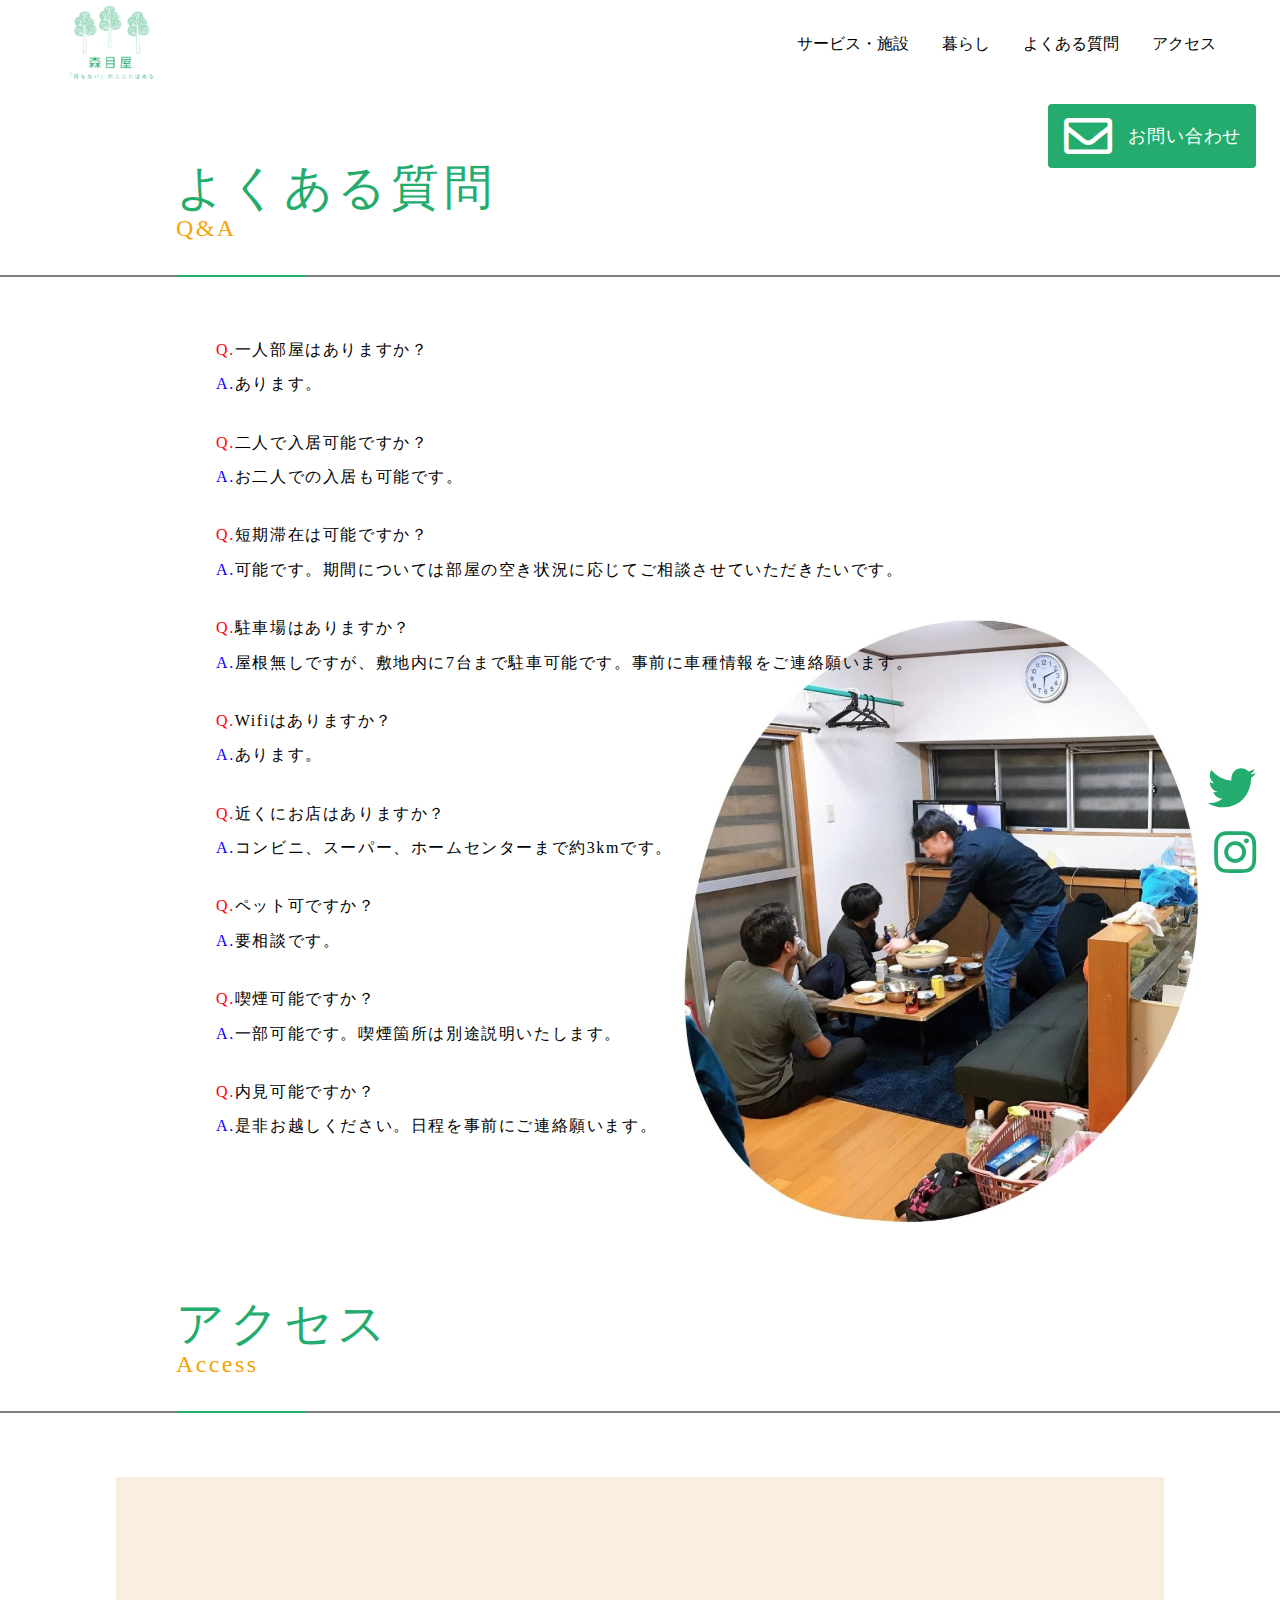
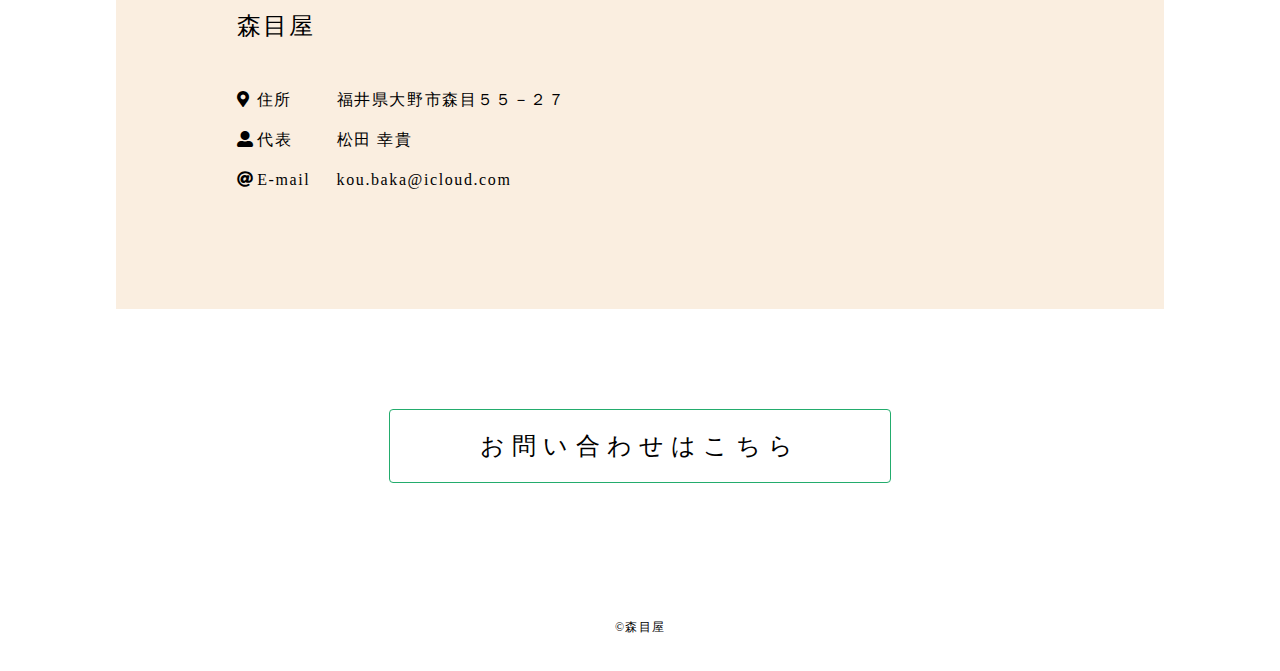
==== q&a.html @ 2a60921a "second push" ====
<!DOCTYPE html>
<html lang="ja">
  <head>
    <meta charset="UTF-8" />
    <meta http-equiv="X-UA-Compatible" content="IE=edge" />
    <meta name="viewport" content="width=device-width, initial-scale=1.0" />
    <title>森目屋 「何もない」がここにはある。</title>
    <link rel="stylesheet" href="css/style.css" />
    <link
      href="https://use.fontawesome.com/releases/v5.6.1/css/all.css"
      rel="stylesheet"
    />
  </head>
  <body>
    <div class="sub-header">
      <div class="header-wrapper">
        <a href="#"><img src="img/logo.png" alt="logo-image" /></a>
        <nav class="pc-nav">
          <a href="#">サービス・施設</a>
          <a href="#">暮らし</a>
          <a href="#">よくある質問</a>
          <a href="#">アクセス</a>
        </nav>
        <div class="hamburger">
          <div class="nav" id="nav_f">
            <nav class="nav_main_text">
              <ul>
                <li>
                  <a href="#">サービス・施設</a>
                </li>
                <li>
                  <a href="#">暮らし</a>
                </li>
                <li>
                  <a href="#">よくある質問</a>
                </li>
                <li>
                  <a href="#">アクセス</a>
                </li>
              </ul>
            </nav>
          </div>
          <div id="target">
            <div class="target_inner">
              <span class="target_inner_line target_inner_1" id="line1"></span>
              <span class="target_inner_line target_inner_2" id="line2"></span>
              <span class="target_inner_line target_inner_3" id="line3"></span>
            </div>
          </div>
        </div>
      </div>
      <a href="#" class="contact-btn">
        <i class="far fa-envelope fa-3x"></i>
        <p>お問い合わせ</p>
      </a>
      <a href="#" class="contact-btn-sp">
        <i class="far fa-envelope fa-2x"></i>
      </a>
    </div>

    <section class="qa">
      <div class="qa-index">
        <h3>よくある質問</h3>
        <h4>Q&A</h4>
      </div>
      <div class="line"></div>
      <div class="qa-text-box">
        <p><span class="red">Q.</span>一人部屋はありますか？</p>
        <p><span class="blue">A.</span>あります。</p>
        <p><span class="red">Q.</span>二人で入居可能ですか？</p>
        <p><span class="blue">A.</span>お二人での入居も可能です。</p>
        <p><span class="red">Q.</span>短期滞在は可能ですか？</p>
        <p>
          <span class="blue">A.</span
          >可能です。期間については部屋の空き状況に応じてご相談させていただきたいです。
        </p>
        <p><span class="red">Q.</span>駐車場はありますか？</p>
        <p>
          <span class="blue">A.</span
          >屋根無しですが、敷地内に7台まで駐車可能です。事前に車種情報をご連絡願います。
        </p>
        <p><span class="red">Q.</span>Wifiはありますか？</p>
        <p><span class="blue">A.</span>あります。</p>
        <p><span class="red">Q.</span>近くにお店はありますか？</p>
        <p>
          <span class="blue">A.</span
          >コンビニ、スーパー、ホームセンターまで約3kmです。
        </p>
        <p><span class="red">Q.</span>ペット可ですか？</p>
        <p><span class="blue">A.</span>要相談です。</p>
        <p><span class="red">Q.</span>喫煙可能ですか？</p>
        <p>
          <span class="blue">A.</span
          >一部可能です。喫煙箇所は別途説明いたします。
        </p>
        <p><span class="red">Q.</span>内見可能ですか？</p>
        <p>
          <span class="blue">A.</span
          >是非お越しください。日程を事前にご連絡願います。
        </p>
        <img src="img/qa.png" alt="qa" />
      </div>
    </section>

    <section class="access">
      <div class="access-index">
        <h3>アクセス</h3>
        <h4>Access</h4>
      </div>
      <div class="line"></div>
      <div class="access-wrapper">
        <div class="access-box">
          <address>
            <p class="address-index">森目屋</p>
            <table>
              <tr>
                <td class="td-index">
                  <span> <i class="fas fa-map-marker-alt"></i></span>住所
                </td>
                <td>福井県大野市森目５５－２７</td>
              </tr>
              <tr>
                <td class="td-index">
                  <span><i class="fas fa-user-alt"></i></span>代表
                </td>
                <td>松田 幸貴</td>
              </tr>
              <tr>
                <td class="td-index">
                  <span><i class="fas fa-at"></i></span>E-mail
                </td>
                <td>kou.baka@icloud.com</td>
              </tr>
            </table>
          </address>
          <map name="map" class="map">
            <iframe
              src="https://www.google.com/maps/embed?pb=!1m18!1m12!1m3!1d25823.82021420453!2d136.5045129595638!3d35.996415710818674!2m3!1f0!2f0!3f0!3m2!1i1024!2i768!4f13.1!3m3!1m2!1s0x5ff89e5825e7d301%3A0xcf35f32bad5dcdcd!2z5pel5pys44CB44CSOTEyLTA4MDQg56aP5LqV55yM5aSn6YeO5biC5qOu55uu77yV77yV4oiS77yS77yX!5e0!3m2!1sja!2sth!4v1638762729132!5m2!1sja!2sth"
              width="500"
              height="352"
              style="border: 0"
              allowfullscreen=""
              loading="lazy"
              class="map-pc"
            ></iframe>
            <iframe
              src="https://www.google.com/maps/embed?pb=!1m18!1m12!1m3!1d25823.82021420453!2d136.5045129595638!3d35.996415710818674!2m3!1f0!2f0!3f0!3m2!1i1024!2i768!4f13.1!3m3!1m2!1s0x5ff89e5825e7d301%3A0xcf35f32bad5dcdcd!2z5pel5pys44CB44CSOTEyLTA4MDQg56aP5LqV55yM5aSn6YeO5biC5qOu55uu77yV77yV4oiS77yS77yX!5e0!3m2!1sja!2sth!4v1638762729132!5m2!1sja!2sth"
              width="800"
              height="352"
              style="border: 0"
              allowfullscreen=""
              loading="lazy"
              class="map-sp"
            ></iframe>
          </map>
        </div>
      </div>
      <a href="#" class="contact-btn3"> お問い合わせはこちら </a>
    </section>

    <footer>
      <p>©森目屋</p>
      <a href="#"><i class="fab fa-twitter"></i></a>
      <a href="#"><i class="fab fa-instagram"></i></a>
    </footer>
    <script type="text/javascript" src="js/main.js"></script>
  </body>
</html>
---- css/style.css ----
@charset "UTF-8";
/* ==========ここからリセットCSS============= */
/*! destyle.css v2.0.2 | MIT License | https://github.com/nicolas-cusan/destyle.css */
/* Reset box-model and set borders */
html {
  line-height: 1.15;
  /* 1 */
  -webkit-text-size-adjust: 100%;
  /* 2 */
  -webkit-tap-highlight-color: transparent;
  /* 3*/
  /* Document */
  /* ============================================ */
  /**
       * 1. Correct the line height in all browsers.
       * 2. Prevent adjustments of font size after orientation changes in iOS.
       * 3. Remove gray overlay on links for iOS.
       */
  /* Sections */
  /* ============================================ */
  /**
       * Remove the margin in all browsers.
       */
  /**
       * Render the `main` element consistently in IE.
       */
  /* Vertical rhythm */
  /* ============================================ */
  /* Headings */
  /* ============================================ */
  /* Lists (enumeration) */
  /* ============================================ */
  /* Lists (definition) */
  /* ============================================ */
  /* Grouping content */
  /* ============================================ */
  /**
       * 1. Add the correct box sizing in Firefox.
       * 2. Show the overflow in Edge and IE.
       */
  /**
       * 1. Correct the inheritance and scaling of font size in all browsers.
       * 2. Correct the odd `em` font sizing in all browsers.
       */
  /* Text-level semantics */
  /* ============================================ */
  /**
       * Remove the gray background on active links in IE 10.
       */
  /**
       * 1. Remove the bottom border in Chrome 57-
       * 2. Add the correct text decoration in Chrome, Edge, IE, Opera, and Safari.
       */
  /**
       * Add the correct font weight in Chrome, Edge, and Safari.
       */
  /**
       * 1. Correct the inheritance and scaling of font size in all browsers.
       * 2. Correct the odd `em` font sizing in all browsers.
       */
  /**
       * Add the correct font size in all browsers.
       */
  /**
       * Prevent `sub` and `sup` elements from affecting the line height in
       * all browsers.
       */
  /* Embedded content */
  /* ============================================ */
  /**
       * Prevent vertical alignment issues.
       */
  /* Forms */
  /* ============================================ */
  /**
       * Reset form fields to make them styleable
       */
  /**
       * Reset radio and checkbox appearance to preserve their look in iOS.
       */
  /**
       * Show the overflow in IE.
       * 1. Show the overflow in Edge.
       */
  /**
       * Remove the inheritance of text transform in Edge, Firefox, and IE.
       * 1. Remove the inheritance of text transform in Firefox.
       */
  /**
       * Correct the inability to style clickable types in iOS and Safari.
       */
  /**
       * Remove the inner border and padding in Firefox.
       */
  /**
       * Restore the focus styles unset by the previous rule.
       */
  /**
       * Remove arrow in IE10 & IE11
       */
  /**
       * Remove padding
       */
  /**
       * Reset to invisible
       */
  /**
       * 1. Correct the text wrapping in Edge and IE.
       * 2. Correct the color inheritance from `fieldset` elements in IE.
       * 3. Remove the padding so developers are not caught out when they zero out
       *    `fieldset` elements in all browsers.
       */
  /**
       * Add the correct vertical alignment in Chrome, Firefox, and Opera.
       */
  /**
       * Remove the default vertical scrollbar in IE 10+.
       */
  /**
       * Correct the cursor style of increment and decrement buttons in Chrome.
       */
  /**
       * 1. Correct the outline style in Safari.
       */
  /**
       * Remove the inner padding in Chrome and Safari on macOS.
       */
  /**
       * 1. Correct the inability to style clickable types in iOS and Safari.
       * 2. Change font properties to `inherit` in Safari.
       */
  /**
       * Clickable labels
       */
  /* Interactive */
  /* ============================================ */
  /*
       * Add the correct display in Edge, IE 10+, and Firefox.
       */
  /*
       * Add the correct display in all browsers.
       */
  /*
       * Remove outline for editable content.
       */
  /* Table */
  /* ============================================ */
  /* Misc */
  /* ============================================ */
  /**
       * Add the correct display in IE 10+.
       */
  /**
       * Add the correct display in IE 10.
       */
}

html ::after {
  -webkit-box-sizing: border-box;
          box-sizing: border-box;
  border-style: solid;
  border-width: 0;
}

html body {
  margin: 0;
}

html main {
  display: block;
}

html p,
html table,
html blockquote,
html address,
html pre,
html iframe,
html form,
html figure,
html dl {
  margin: 0;
}

html h1,
html h2,
html h3,
html h4,
html h5,
html h6 {
  font-size: inherit;
  line-height: inherit;
  font-weight: inherit;
  margin: 0;
}

html ul,
html ol {
  margin: 0;
  padding: 0;
  list-style: none;
}

html dt {
  font-weight: bold;
}

html dd {
  margin-left: 0;
}

html hr {
  -webkit-box-sizing: content-box;
          box-sizing: content-box;
  /* 1 */
  height: 0;
  /* 1 */
  overflow: visible;
  /* 2 */
  border-top-width: 1px;
  margin: 0;
  clear: both;
  color: inherit;
}

html pre {
  font-family: monospace, monospace;
  /* 1 */
  font-size: inherit;
  /* 2 */
}

html address {
  font-style: inherit;
}

html a {
  background-color: transparent;
  text-decoration: none;
  color: inherit;
}

html abbr[title] {
  text-decoration: underline;
  /* 2 */
  -webkit-text-decoration: underline dotted;
          text-decoration: underline dotted;
  /* 2 */
}

html b,
html strong {
  font-weight: bolder;
}

html code,
html kbd,
html samp {
  font-family: monospace, monospace;
  /* 1 */
  font-size: inherit;
  /* 2 */
}

html small {
  font-size: 80%;
}

html sub,
html sup {
  font-size: 75%;
  line-height: 0;
  position: relative;
  vertical-align: baseline;
}

html sub {
  bottom: -0.25em;
}

html sup {
  top: -0.5em;
}

html img,
html embed,
html object,
html iframe {
  vertical-align: bottom;
}

html button,
html input,
html optgroup,
html select,
html textarea {
  -webkit-appearance: none;
  -moz-appearance: none;
       appearance: none;
  vertical-align: middle;
  color: inherit;
  font: inherit;
  background: transparent;
  padding: 0;
  margin: 0;
  outline: 0;
  border-radius: 0;
  text-align: inherit;
}

html [type="checkbox"] {
  -webkit-appearance: checkbox;
  -moz-appearance: checkbox;
       appearance: checkbox;
}

html [type="radio"] {
  -webkit-appearance: radio;
  -moz-appearance: radio;
       appearance: radio;
}

html button,
html input {
  /* 1 */
  overflow: visible;
}

html button,
html select {
  /* 1 */
  text-transform: none;
}

html button,
html [type="button"],
html [type="reset"],
html [type="submit"] {
  cursor: pointer;
  -webkit-appearance: none;
  -moz-appearance: none;
       appearance: none;
}

html button[disabled],
html [type="button"][disabled],
html [type="reset"][disabled],
html [type="submit"][disabled] {
  cursor: default;
}

html button::-moz-focus-inner,
html [type="button"]::-moz-focus-inner,
html [type="reset"]::-moz-focus-inner,
html [type="submit"]::-moz-focus-inner {
  border-style: none;
  padding: 0;
}

html button:-moz-focusring,
html [type="button"]:-moz-focusring,
html [type="reset"]:-moz-focusring,
html [type="submit"]:-moz-focusring {
  outline: 1px dotted ButtonText;
}

html select::-ms-expand {
  display: none;
}

html option {
  padding: 0;
}

html fieldset {
  margin: 0;
  padding: 0;
  min-width: 0;
}

html legend {
  color: inherit;
  /* 2 */
  display: table;
  /* 1 */
  max-width: 100%;
  /* 1 */
  padding: 0;
  /* 3 */
  white-space: normal;
  /* 1 */
}

html progress {
  vertical-align: baseline;
}

html textarea {
  overflow: auto;
}

html [type="number"]::-webkit-inner-spin-button,
html [type="number"]::-webkit-outer-spin-button {
  height: auto;
}

html [type="search"] {
  outline-offset: -2px;
  /* 1 */
}

html [type="search"]::-webkit-search-decoration {
  -webkit-appearance: none;
}

html ::-webkit-file-upload-button {
  -webkit-appearance: button;
  /* 1 */
  font: inherit;
  /* 2 */
}

html label[for] {
  cursor: pointer;
}

html details {
  display: block;
}

html summary {
  display: list-item;
}

html [contenteditable] {
  outline: none;
}

html table {
  border-collapse: collapse;
  border-spacing: 0;
}

html caption {
  text-align: left;
}

html td,
html th {
  vertical-align: top;
  padding: 0;
}

html th {
  text-align: left;
  font-weight: bold;
}

html template {
  display: none;
}

html [hidden] {
  display: none;
}

body {
  font-family: kiwi Maru;
}

body h1 {
  font-size: 72px;
}

@media screen and (max-width: 900px) {
  body h1 {
    font-size: 48px;
  }
}

@media screen and (max-width: 375px) {
  body h1 {
    font-size: 32px;
  }
}

body h2 {
  font-size: 32px;
}

@media screen and (max-width: 900px) {
  body h2 {
    font-size: 24px;
  }
}

@media screen and (max-width: 375px) {
  body h2 {
    font-size: 16px;
  }
}

body h3 {
  font-size: 48px;
  letter-spacing: 0.1em;
  color: #23ac6d;
}

@media screen and (max-width: 900px) {
  body h3 {
    font-size: 40px;
  }
}

@media screen and (max-width: 375px) {
  body h3 {
    font-size: 32px;
  }
}

body h4 {
  font-size: 24px;
  letter-spacing: 0.1em;
  color: #f3a409;
}

@media screen and (max-width: 900px) {
  body h4 {
    font-size: 20px;
  }
}

@media screen and (max-width: 375px) {
  body h4 {
    font-size: 14px;
  }
}

body h5 {
  font-size: 30px;
  letter-spacing: 0.1em;
}

@media screen and (max-width: 900px) {
  body h5 {
    font-size: 24px;
  }
}

@media screen and (max-width: 375px) {
  body h5 {
    font-size: 20px;
  }
}

body h6 {
  font-size: 24px;
  letter-spacing: 0.1em;
}

@media screen and (max-width: 900px) {
  body h6 {
    font-size: 20px;
  }
}

@media screen and (max-width: 375px) {
  body h6 {
    font-size: 14px;
  }
}

body p {
  letter-spacing: 0.1em;
}

header {
  position: relative;
  height: 100vh;
  overflow-y: hidden;
  /*ハンバーガーライン*/
}

@media screen and (max-width: 1200px) {
  header {
    height: auto;
  }
}

@media screen and (max-width: 850px) {
  header {
    height: auto;
  }
}

header .sp-top {
  display: none;
}

@media screen and (max-width: 850px) {
  header .sp-top {
    margin-top: 88px;
    display: block;
  }
}

header .pc-top {
  width: 100%;
}

@media screen and (max-width: 850px) {
  header .pc-top {
    display: none;
  }
}

header .header-wrapper {
  position: fixed;
  z-index: 3;
  top: 0;
  width: 100%;
  height: 88px;
  display: -webkit-box;
  display: -ms-flexbox;
  display: flex;
  -webkit-box-pack: justify;
      -ms-flex-pack: justify;
          justify-content: space-between;
  line-height: 88px;
  background-color: #fff;
}

@media screen and (max-width: 900px) {
  header .header-wrapper .pc-nav {
    display: none;
  }
}

header .header-wrapper img {
  margin-left: 64px;
  height: 88px;
}

@media screen and (max-width: 375px) {
  header .header-wrapper img {
    margin-left: 16px;
  }
}

header .header-wrapper nav {
  display: -webkit-box;
  display: -ms-flexbox;
  display: flex;
  -webkit-box-pack: justify;
      -ms-flex-pack: justify;
          justify-content: space-between;
  margin-right: 64px;
}

header .header-wrapper nav a {
  margin-left: 33px;
  position: relative;
  display: inline-block;
  text-decoration: none;
  font-size: 16px;
}

header .header-wrapper nav a::after {
  position: absolute;
  bottom: 24px;
  left: 0;
  content: "";
  width: 100%;
  height: 1px;
  background: #333;
  -webkit-transform: scale(0, 1);
          transform: scale(0, 1);
  -webkit-transform-origin: left top;
          transform-origin: left top;
  -webkit-transition: -webkit-transform 0.3s;
  transition: -webkit-transform 0.3s;
  transition: transform 0.3s;
  transition: transform 0.3s, -webkit-transform 0.3s;
}

header .header-wrapper nav a:hover::after {
  -webkit-transform: scale(1, 1);
          transform: scale(1, 1);
}

header .header-text-box {
  position: absolute;
  right: 56px;
  bottom: 0;
  background-color: #fff;
  display: -webkit-box;
  display: -ms-flexbox;
  display: flex;
  -webkit-box-pack: center;
      -ms-flex-pack: center;
          justify-content: center;
  height: 88px;
  padding-top: 14px;
  width: 532px;
}

@media screen and (max-width: 375px) {
  header .header-text-box .header-text-box {
    width: 280px;
    right: 8px;
  }
}

header .header-text-box .header-text-sub-box {
  -webkit-transform: translateY(5px);
          transform: translateY(5px);
  letter-spacing: 0.2em;
}

header .header-text-box .header-text-sub-box .top-sub-text-layout {
  -webkit-transform: translateX(20px);
          transform: translateX(20px);
}

@media screen and (max-width: 900px) {
  header .header-text-box {
    padding-bottom: 16px;
    width: 350px;
    height: 56px;
    right: 0;
  }
}

@media screen and (max-width: 375px) {
  header .header-text-box {
    width: 300px;
    height: 40px;
  }
}

header .contact-btn {
  text-align: center;
  display: -webkit-box;
  display: -ms-flexbox;
  display: flex;
  width: 208px;
  height: 64px;
  background-color: #23ac6d;
  color: #fff;
  position: fixed;
  top: 104px;
  right: 24px;
  border-radius: 4px;
  z-index: 4;
}

@media screen and (max-width: 900px) {
  header .contact-btn {
    display: none;
  }
}

header .contact-btn .far {
  line-height: 64px;
  margin-left: 16px;
}

header .contact-btn p {
  margin-left: 16px;
  line-height: 64px;
  font-size: 18px;
  letter-spacing: 0.05em;
}

header .hamburger {
  display: none;
}

@media screen and (max-width: 900px) {
  header .hamburger {
    display: block;
  }
}

header .contact-btn-sp {
  display: block;
  text-align: center;
  width: 48px;
  height: 48px;
  background-color: #23ac6d;
  color: #fff;
  position: fixed;
  top: 24px;
  right: 16px;
  border-radius: 4px;
  z-index: 4;
}

@media screen and (max-width: 900px) {
  header .contact-btn-sp {
    display: block;
  }
}

header .contact-btn-sp .far {
  line-height: 48px;
}

header a::after {
  bottom: 16px;
}

header .nav {
  width: 200px;
  padding-left: 20px;
  padding-right: 20px;
  padding-top: 60px;
  color: #333;
  position: fixed;
  top: 0;
  bottom: 0;
  right: -250px;
  background-color: #fff;
  -webkit-transition: 0.5s;
  transition: 0.5s;
  z-index: 10;
}

header .nav .nav_main_text {
  margin-top: 80px;
  background-color: #fff;
  color: #333;
  border-top: 1px solid #fff;
  border-bottom: 1px solid #fff;
  line-height: 60px;
  text-align: center;
}

header .fadein {
  -webkit-transform: translateX(-250px);
  transform: taranslateX(-250px);
  z-index: 5;
  opacity: 1;
}

header #target {
  width: 40px;
  height: 30px;
  position: fixed;
  top: 30px;
  right: 88px;
  cursor: pointer;
  display: block;
  -webkit-transition: 0.5;
  transition: 0.5;
  z-index: 19;
}

header #target .target_inner {
  width: 40px;
  height: 30px;
  position: relative;
}

header #target .target_inner .target_inner_line {
  display: block;
  width: 40px;
  height: 5px;
  -webkit-transition: 0.3s;
  transition: 0.3s;
  border-radius: 50px;
  position: absolute;
  background-color: #333;
}

header #target .target_inner .target_inner_1 {
  top: 0px;
}

header #target .target_inner .target_inner_2 {
  top: 13px;
}

header #target .target_inner .target_inner_3 {
  top: 26px;
}

header #target .target_inner .linea {
  -webkit-transform: rotate(45deg);
          transform: rotate(45deg);
  top: 13px;
}

header #target .target_inner .lineb {
  opacity: 0;
}

header #target .target_inner .linec {
  -webkit-transform: rotate(-45deg);
          transform: rotate(-45deg);
  top: 13px;
}

header .slidex {
  z-index: 20;
}

header .contact-btn-sp {
  display: none;
}

@media screen and (max-width: 900px) {
  header .contact-btn-sp {
    display: block;
  }
}

.about {
  position: relative;
  padding-top: 100px;
  padding-bottom: 128px;
  margin: 0 auto;
  max-width: 800px;
  padding-left: 150px;
  padding-right: 150px;
}

@media screen and (max-width: 900px) {
  .about {
    text-align: center;
    padding-left: 40px;
    padding-right: 40px;
  }
}

.about p {
  margin-top: 24px;
  font-size: 24px;
  line-height: 30px;
  letter-spacing: 0.2em;
}

@media screen and (max-width: 900px) {
  .about p {
    max-width: 700px;
    margin: 40px auto 0;
    font-size: 16px;
  }
}

.about .about-image-box {
  position: absolute;
  top: 170px;
  right: 0px;
  z-index: -1;
  overflow-x: hidden;
}

@media screen and (max-width: 900px) {
  .about .about-image-box {
    top: 200px;
  }
}

@media screen and (max-width: 760px) {
  .about .about-image-box {
    top: 250px;
  }
}

@media screen and (max-width: 550px) {
  .about .about-image-box {
    top: 300px;
  }
}

@media screen and (max-width: 490px) {
  .about .about-image-box {
    top: 380px;
  }
}

@media screen and (max-width: 375px) {
  .about .about-image-box {
    top: 420px;
  }
}

@media screen and (max-width: 345px) {
  .about .about-image-box {
    top: 500px;
  }
}

.about .about-image-box p {
  font-size: 16px;
  -webkit-transform: translate(200px, -130px);
          transform: translate(200px, -130px);
}

@media screen and (max-width: 900px) {
  .about .about-image-box p {
    font-size: 12px;
    -webkit-transform: translate(100px, -160px);
            transform: translate(100px, -160px);
  }
}

@media screen and (max-width: 375px) {
  .about .about-image-box p {
    font-size: 10px;
  }
}

.about .about-image-box img {
  width: 350px;
}

@media screen and (max-width: 900px) {
  .about .about-image-box img {
    width: 300px;
  }
}

.top-page-overlay {
  width: 100%;
  bottom: 0;
  top: 0;
  background: linear-gradient(315deg, #fff, #faeee0);
  z-index: -5;
}

.concept {
  position: relative;
  max-width: 1000px;
  margin: 0 auto;
  padding-top: 32px;
}

@media screen and (max-width: 1250px) {
  .concept {
    padding-left: 24px;
    padding-right: 24px;
  }
}

@media screen and (max-width: 550px) {
  .concept .h3sp-br {
    display: block;
  }
}

@media screen and (max-width: 375px) {
  .concept {
    padding-left: 16px;
    padding-right: 16px;
  }
}

.concept p {
  margin-top: 24px;
  font-size: 24px;
  line-height: 30px;
  letter-spacing: 0.2em;
}

.concept .concept-box1 {
  display: -webkit-box;
  display: -ms-flexbox;
  display: flex;
  position: relative;
}

@media screen and (max-width: 1050px) {
  .concept .concept-box1 {
    display: block;
    text-align: center;
    max-width: 700px;
    margin: 0 auto;
  }
}

.concept .concept-box1 .concept-box1-text-box {
  margin-top: 100px;
}

@media screen and (max-width: 1050px) {
  .concept .concept-box1 .concept-box1-text-box {
    margin-top: 64px;
  }
}

.concept .concept-box1 .concept-box1-text-box h3 {
  margin-left: 0;
}

.concept .concept-box1 .concept-box1-text-box h4 {
  margin-left: 8px;
}

@media screen and (max-width: 1050px) {
  .concept .concept-box1 .concept-box1-text-box h4 {
    margin-left: 0;
  }
}

.concept .concept-box1 .concept-box1-text-box p {
  margin-left: 8px;
}

@media screen and (max-width: 1050px) {
  .concept .concept-box1 .concept-box1-text-box p {
    margin: 48px auto 0;
    margin-left: 0;
  }
}

@media screen and (max-width: 1050px) and (max-width: 900px) {
  .concept .concept-box1 .concept-box1-text-box p {
    font-size: 16px;
  }
}

.concept .concept-box1 img {
  width: 100%;
  border-radius: 4px;
}

.concept .concept-box1 .content-box1-overlay {
  position: absolute;
  background-color: rgba(241, 218, 218, 0.3);
  -webkit-box-shadow: 5px 2px 2px #e7e7e7;
          box-shadow: 5px 2px 2px #e7e7e7;
  height: 327px;
  width: 500px;
  bottom: -24px;
  right: 24px;
}

.concept .concept-box1 .concept-box1-text-box {
  padding-left: 8px;
  height: 327px;
  margin-left: -80px;
}

.concept .concept-box1 .concept-box1-text-box h3 {
  white-space: nowrap;
  margin-left: -30px;
  margin-top: -24px;
  padding-left: 80px;
}

@media screen and (max-width: 900px) {
  .concept .concept-box1 .concept-box1-text-box h3 .h3sp-br {
    display: block;
  }
}

.concept .concept-box1 .concept-box1-text-box h4 {
  padding-left: 80px;
}

.concept .concept-box1 .concept-box1-text-box p {
  margin-top: 48px;
  padding-left: 80px;
  max-width: 700px;
}

@media screen and (max-width: 1050px) {
  .concept .concept-box1 .concept-box1-text-box p {
    max-width: 700px;
    margin: 48px auto;
  }
}

.concept .concept-box2 {
  display: -webkit-box;
  display: -ms-flexbox;
  display: flex;
  position: relative;
  margin-top: 100px;
}

@media screen and (max-width: 1050px) {
  .concept .concept-box2 {
    display: block;
    text-align: center;
    max-width: 700px;
    margin: 0 auto;
  }
  .concept .concept-box2 .concept-box2-text-box h3 {
    margin-left: 0;
  }
  .concept .concept-box2 .concept-box2-text-box h4 {
    margin-left: 0;
  }
  .concept .concept-box2 p {
    margin: 48px auto 0;
  }
}

@media screen and (max-width: 1050px) and (max-width: 900px) {
  .concept .concept-box2 p {
    font-size: 16px;
  }
}

@media screen and (max-width: 1050px) {
  .concept .concept-box2 img {
    -webkit-box-ordinal-group: 2;
        -ms-flex-order: 1;
            order: 1;
  }
}

.concept .concept-box2 img {
  -webkit-box-ordinal-group: 3;
      -ms-flex-order: 2;
          order: 2;
  width: 500px;
  border-radius: 4px;
}

@media screen and (max-width: 1050px) {
  .concept .concept-box2 img {
    width: 100%;
  }
}

.concept .concept-box2 .content-box2-overlay {
  position: absolute;
  background-color: rgba(241, 218, 218, 0.3);
  -webkit-box-shadow: 5px 2px 2px #e7e7e7;
          box-shadow: 5px 2px 2px #e7e7e7;
  height: 327px;
  width: 500px;
  bottom: -64px;
  left: -24px;
  z-index: -1;
}

.concept .concept-box2 .concept-box2-text-box {
  margin: 0 0 0 auto;
  margin-top: 64px;
  height: 327px;
  padding-right: 8px;
}

.concept .concept-box2 .concept-box2-text-box h3 {
  white-space: nowrap;
  margin-left: -30px;
  margin-top: -24px;
}

@media screen and (max-width: 1050px) {
  .concept .concept-box2 .concept-box2-text-box h3 {
    margin-left: 0px;
  }
}

.concept .concept-box2 .concept-box2-text-box h4 {
  margin-left: -28px;
}

@media screen and (max-width: 1050px) {
  .concept .concept-box2 .concept-box2-text-box h4 {
    margin-left: 0px;
  }
}

.concept .concept-box2 .concept-box2-text-box p {
  margin-top: 48px;
  max-width: 434px;
  margin-left: -30px;
}

@media screen and (max-width: 1050px) {
  .concept .concept-box2 .concept-box2-text-box p {
    max-width: 700px;
    margin: 48px auto 0;
  }
}

.concept .h3sp-br {
  display: none;
}

.concept .fadein-left {
  -webkit-transition: all 0.5s;
  -webkit-transition: all 1.5s;
  transition: all 1.5s;
  opacity: 0;
  -webkit-transform: translateX(-50px);
          transform: translateX(-50px);
}

.concept .fadein-left.active {
  opacity: 1;
  -webkit-transform: translateX(0);
          transform: translateX(0);
}

.concept .fadein-right {
  -webkit-transition: all 0.5s;
  -webkit-transition: all 1.5s;
  transition: all 1.5s;
  opacity: 0;
  -webkit-transform: translateX(50px);
          transform: translateX(50px);
}

.concept .fadein-right.active {
  opacity: 1;
  -webkit-transform: translateX(0);
          transform: translateX(0);
}

.main-content {
  max-width: 1000px;
  margin: 196px auto 0;
}

@media screen and (max-width: 1250px) {
  .main-content {
    margin-top: 128px;
  }
}

.main-content p {
  font-size: 24px;
  text-align: center;
  margin-top: 96px;
  margin-bottom: 40px;
}

.main-content a {
  font-size: 18px;
  border: 1px solid #fd8516;
  border-radius: 4px;
  display: block;
  width: 150px;
  height: 48px;
  line-height: 48px;
  text-align: center;
  margin: 0 auto;
  background: transparent;
  position: relative;
  z-index: 1;
  -webkit-transition: 0.3s;
  transition: 0.3s;
}

@media screen and (max-width: 450px) {
  .main-content a {
    font-size: 14px;
    height: 32px;
    width: 100px;
    line-height: 32px;
  }
}

.main-content a::before {
  content: "";
  width: 100%;
  height: 100%;
  position: absolute;
  top: 0;
  left: 0;
  z-index: -1;
  background: #fd8516;
  -webkit-transform-origin: 100% 50%;
          transform-origin: 100% 50%;
  -webkit-transform: scaleX(0);
          transform: scaleX(0);
  -webkit-transition: -webkit-transform ease 0.3s;
  transition: -webkit-transform ease 0.3s;
  transition: transform ease 0.3s;
  transition: transform ease 0.3s, -webkit-transform ease 0.3s;
}

.main-content a:hover {
  color: #fff;
}

.main-content a:hover::before {
  -webkit-transform-origin: 0% 50%;
          transform-origin: 0% 50%;
  -webkit-transform: scaleX(1);
          transform: scaleX(1);
}

.main-content .main-content-box1 {
  display: -webkit-box;
  display: -ms-flexbox;
  display: flex;
  border-radius: 4px;
}

@media screen and (max-width: 1050px) {
  .main-content .main-content-box1 {
    display: block;
    max-width: 500px;
    margin: 0 auto;
    padding-left: 16px;
    padding-right: 16px;
  }
}

.main-content .main-content-box1 .main-content-image-box {
  margin: 0 auto;
  overflow: hidden;
  width: 500px;
  max-height: 500px;
  border-radius: 4px 4px 0 0;
}

@media screen and (max-width: 1050px) {
  .main-content .main-content-box1 .main-content-image-box .main-content-image {
    border-radius: 4px 4px 0 0;
    width: 100%;
    max-width: 500px;
    border-radius: 4px 4px 0 0;
  }
}

.main-content .main-content-box1 .main-content-sub1 {
  padding-right: 1px;
  margin-top: 80px;
  border: 1px solid #26704d;
  max-width: 498px;
  border-radius: 4px;
  display: -ms-grid;
  display: grid;
  -ms-grid-columns: 1fr 1fr;
      grid-template-columns: 1fr 1fr;
  -ms-grid-rows: 1fr 1fr;
      grid-template-rows: 1fr 1fr;
}

@media screen and (max-width: 1050px) {
  .main-content .main-content-box1 .main-content-sub1 {
    margin-top: 0;
    border-radius: 0 0 4px 4px;
  }
}

.main-content .main-content-box1 .main-content-sub1 .service-box p {
  margin-top: 72px;
  margin-bottom: 16px;
  line-height: 40px;
}

@media screen and (max-width: 500px) {
  .main-content .main-content-box1 .main-content-sub1 .service-box p {
    margin-top: 48px;
  }
}

@media screen and (max-width: 450px) {
  .main-content .main-content-box1 .main-content-sub1 .service-box p {
    margin-top: 40px;
    font-size: 16px;
    line-height: 24px;
  }
}

@media screen and (max-width: 375px) {
  .main-content .main-content-box1 .main-content-sub1 .service-box p {
    margin-top: 32px;
    margin-bottom: 8px;
  }
}

@media screen and (max-width: 500px) {
  .main-content .main-content-box1 .main-content-sub1 .living-box p {
    margin-top: 56px;
  }
}

@media screen and (max-width: 450px) {
  .main-content .main-content-box1 .main-content-sub1 .living-box p {
    font-size: 16px;
    margin-top: 48px;
  }
}

@media screen and (max-width: 375px) {
  .main-content .main-content-box1 .main-content-sub1 .living-box p {
    margin-bottom: 24px;
  }
}

.main-content .main-content-box1 .main-content-sub1 img {
  width: 100%;
  border: 1px solid #26704d;
  border-radius: 4px;
}

.main-content .main-content-box1 .main-content-sub1 .main-content-img-small1 {
  margin-right: 3px;
}

@media screen and (max-width: 1050px) {
  .main-content .main-content-box1 .main-content-sub1 .main-content-img-small1 {
    border-radius: 0 0 4px 4px;
  }
}

.main-content .main-content-box2 {
  margin-top: 100px;
  display: -webkit-box;
  display: -ms-flexbox;
  display: flex;
  border-radius: 4px;
}

@media screen and (max-width: 1050px) {
  .main-content .main-content-box2 {
    display: block;
    max-width: 500px;
    margin: 100px auto 0;
    padding-left: 16px;
    padding-right: 16px;
  }
}

.main-content .main-content-box2 .main-content-image {
  width: 500px;
  max-height: 500px;
  border-radius: 4px;
  -webkit-box-ordinal-group: 3;
      -ms-flex-order: 2;
          order: 2;
}

@media screen and (max-width: 1050px) {
  .main-content .main-content-box2 .main-content-image {
    width: 100%;
    max-width: 500px;
    -webkit-box-ordinal-group: 2;
        -ms-flex-order: 1;
            order: 1;
    border-radius: 4px 4px 0 0;
  }
}

.main-content .main-content-box2 .main-content-sub2 {
  margin-top: 80px;
  border: 1px solid #26704d;
  border-radius: 4px;
  max-width: 498px;
  display: -ms-grid;
  display: grid;
  -ms-grid-columns: 1fr 1fr;
      grid-template-columns: 1fr 1fr;
  -ms-grid-rows: 1fr 1fr;
      grid-template-rows: 1fr 1fr;
}

@media screen and (max-width: 1050px) {
  .main-content .main-content-box2 .main-content-sub2 {
    margin-right: 1px;
    margin-top: 0;
    border-radius: 0 0 4px 4px;
  }
  .main-content .main-content-box2 .main-content-sub2 .main-content-img-small3 {
    border-radius: 0 0 4px 4px;
  }
}

.main-content .main-content-box2 .main-content-sub2 img {
  width: 100%;
  border: 1px solid #26704d;
  border-radius: 4px;
}

@media screen and (max-width: 500px) {
  .main-content .main-content-box2 .main-content-sub2 .qa-box p {
    margin-top: 56px;
  }
}

@media screen and (max-width: 450px) {
  .main-content .main-content-box2 .main-content-sub2 .qa-box p {
    font-size: 16px;
    margin-top: 48px;
  }
}

@media screen and (max-width: 375px) {
  .main-content .main-content-box2 .main-content-sub2 .qa-box p {
    margin-bottom: 24px;
  }
}

@media screen and (max-width: 500px) {
  .main-content .main-content-box2 .main-content-sub2 .access-box p {
    margin-top: 56px;
  }
}

@media screen and (max-width: 450px) {
  .main-content .main-content-box2 .main-content-sub2 .access-box p {
    font-size: 16px;
    margin-top: 48px;
  }
}

@media screen and (max-width: 375px) {
  .main-content .main-content-box2 .main-content-sub2 .access-box p {
    margin-bottom: 24px;
  }
}

.contact {
  width: 100vw;
  margin-top: 128px;
  padding-top: 48px;
  padding-bottom: 48px;
  padding-right: 40px;
  padding-left: 40px;
  width: 100%;
  -webkit-box-sizing: border-box;
          box-sizing: border-box;
  background: url(../img/contact.png) no-repeat;
}

@media screen and (max-width: 1000px) {
  .contact {
    padding-right: 24px;
    padding-left: 24px;
  }
}

@media screen and (max-width: 375px) {
  .contact {
    padding-right: 16px;
    padding-left: 16px;
  }
}

.contact .contact-box {
  margin-top: 48px;
  max-width: 1000px;
  padding-right: 32px;
  padding-left: 32px;
  margin: 0 auto;
  background-color: rgba(247, 233, 217, 0.8);
}

@media screen and (max-width: 375px) {
  .contact .contact-box {
    padding-right: 16px;
    padding-left: 16px;
  }
}

.contact .contact-box h3 {
  text-align: center;
  padding-top: 32px;
}

@media screen and (max-width: 450px) {
  .contact .contact-box h3 {
    font-size: 32px;
  }
}

.contact .contact-box form {
  margin: 32px auto 0;
  max-width: 480px;
  letter-spacing: 0.3em;
}

.contact .contact-box form .name input {
  display: block;
  width: 100%;
  height: 30px;
  border: 1px solid #333;
  border-radius: 4px;
  margin-top: 4px;
  padding-left: 8px;
  padding-right: 8px;
  -webkit-box-sizing: border-box;
          box-sizing: border-box;
}

.contact .contact-box form .e-mail {
  margin-top: 24px;
}

.contact .contact-box form .e-mail input {
  display: block;
  width: 100%;
  height: 30px;
  border: 1px solid #333;
  border-radius: 4px;
  margin-top: 4px;
  padding-left: 8px;
  padding-right: 8px;
  -webkit-box-sizing: border-box;
          box-sizing: border-box;
}

.contact .contact-box form textarea {
  margin-top: 24px;
  display: block;
  width: 100%;
  border-radius: 4px;
  margin-top: 4px;
  padding-left: 8px;
  padding-right: 8px;
  -webkit-box-sizing: border-box;
          box-sizing: border-box;
}

.contact .contact-box form .radio {
  margin-top: 24px;
  display: -webkit-box;
  display: -ms-flexbox;
  display: flex;
  -ms-flex-wrap: wrap;
      flex-wrap: wrap;
  margin-bottom: 24px;
}

.contact .contact-box form .radio .radio-btn {
  width: 150px;
  height: 40px;
  margin-top: 3px;
  margin-right: 2px;
}

.contact .contact-box form .radio .radio-btn:first-child {
  margin-left: 0;
}

.contact .contact-box form .radio .radio-btn .radio-btn-btn {
  margin-bottom: 3px;
  margin-right: 8px;
}

.contact .contact-box form .submit {
  text-align: center;
  padding-bottom: 48px;
  font-size: 24px;
}

.contact .contact-box form .submit button {
  width: 200px;
  height: 48px;
  text-align: center;
  border: 1px solid #23ac6d;
  border-radius: 4px;
  margin-top: 48px;
  letter-spacing: 0.3em;
  background: transparent;
  position: relative;
  z-index: 1;
  -webkit-transition: 0.3s;
  transition: 0.3s;
}

.contact .contact-box form .submit button::before {
  content: "";
  width: 100%;
  height: 100%;
  position: absolute;
  top: 0;
  left: 0;
  z-index: -1;
  background: #23ac6d;
  -webkit-transform-origin: 100% 50%;
          transform-origin: 100% 50%;
  -webkit-transform: scaleX(0);
          transform: scaleX(0);
  -webkit-transition: -webkit-transform ease 0.3s;
  transition: -webkit-transform ease 0.3s;
  transition: transform ease 0.3s;
  transition: transform ease 0.3s, -webkit-transform ease 0.3s;
}

.contact .contact-box form .submit button:hover {
  color: #fff;
}

.contact .contact-box form .submit button:hover::before {
  -webkit-transform-origin: 0% 50%;
          transform-origin: 0% 50%;
  -webkit-transform: scaleX(1);
          transform: scaleX(1);
}

footer {
  height: 88px;
  background-color: #fff;
}

footer p {
  text-align: center;
  font-size: 12px;
  line-height: 88px;
}

footer .fa-twitter {
  position: fixed;
  bottom: 88px;
  right: 24px;
  font-size: 48px;
  color: #23ac6d;
  z-index: 10;
}

footer .fa-instagram {
  position: fixed;
  bottom: 24px;
  right: 24px;
  font-size: 48px;
  color: #23ac6d;
  z-index: 10;
}

.sub-header {
  position: relative;
  /*ハンバーガーライン*/
}

.sub-header .contact-btn {
  text-align: center;
  display: -webkit-box;
  display: -ms-flexbox;
  display: flex;
  width: 208px;
  height: 64px;
  background-color: #23ac6d;
  color: #fff;
  position: fixed;
  top: 104px;
  right: 24px;
  border-radius: 4px;
  z-index: 4;
}

@media screen and (max-width: 900px) {
  .sub-header .contact-btn {
    display: none;
  }
}

.sub-header .contact-btn .far {
  line-height: 64px;
  margin-left: 16px;
}

.sub-header .contact-btn p {
  margin-left: 16px;
  line-height: 64px;
  font-size: 18px;
  letter-spacing: 0.05em;
}

@media screen and (max-width: 900px) {
  .sub-header .contact-btn {
    display: none;
  }
}

.sub-header .header-wrapper {
  position: fixed;
  z-index: 3;
  top: 0;
  width: 100%;
  height: 88px;
  display: -webkit-box;
  display: -ms-flexbox;
  display: flex;
  -webkit-box-pack: justify;
      -ms-flex-pack: justify;
          justify-content: space-between;
  line-height: 88px;
  background-color: #fff;
}

@media screen and (max-width: 900px) {
  .sub-header .header-wrapper .pc-nav {
    display: none;
  }
}

.sub-header .header-wrapper img {
  margin-left: 64px;
  height: 88px;
}

@media screen and (max-width: 375px) {
  .sub-header .header-wrapper img {
    margin-left: 16px;
  }
}

.sub-header .header-wrapper nav {
  display: -webkit-box;
  display: -ms-flexbox;
  display: flex;
  -webkit-box-pack: justify;
      -ms-flex-pack: justify;
          justify-content: space-between;
  margin-right: 64px;
}

.sub-header .header-wrapper nav a {
  margin-left: 33px;
  position: relative;
  display: inline-block;
  text-decoration: none;
  font-size: 16px;
}

.sub-header .header-wrapper nav a::after {
  position: absolute;
  bottom: 24px;
  left: 0;
  content: "";
  width: 100%;
  height: 1px;
  background: #333;
  -webkit-transform: scale(0, 1);
          transform: scale(0, 1);
  -webkit-transform-origin: left top;
          transform-origin: left top;
  -webkit-transition: -webkit-transform 0.3s;
  transition: -webkit-transform 0.3s;
  transition: transform 0.3s;
  transition: transform 0.3s, -webkit-transform 0.3s;
}

.sub-header .header-wrapper nav a:hover::after {
  -webkit-transform: scale(1, 1);
          transform: scale(1, 1);
}

.sub-header .hamburger {
  display: none;
}

@media screen and (max-width: 900px) {
  .sub-header .hamburger {
    display: block;
  }
}

.sub-header .contact-btn-sp {
  display: none;
  text-align: center;
  width: 48px;
  height: 48px;
  background-color: #23ac6d;
  color: #fff;
  position: fixed;
  top: 24px;
  right: 8px;
  border-radius: 4px;
  z-index: 4;
}

@media screen and (max-width: 900px) {
  .sub-header .contact-btn-sp {
    display: block;
  }
  .sub-header .contact-btn-sp .far {
    line-height: 48px;
  }
}

.sub-header a::after {
  bottom: 16px;
}

.sub-header .nav {
  width: 200px;
  padding-left: 20px;
  padding-right: 20px;
  padding-top: 60px;
  color: #333;
  position: fixed;
  top: 0;
  bottom: 0;
  right: -250px;
  background-color: #fff;
  -webkit-transition: 0.5s;
  transition: 0.5s;
  z-index: 10;
}

.sub-header .nav .nav_main_text {
  margin-top: 80px;
  background-color: #fff;
  color: #333;
  border-top: 1px solid #fff;
  border-bottom: 1px solid #fff;
  line-height: 60px;
  text-align: center;
}

.sub-header .fadein {
  -webkit-transform: translateX(-250px);
  transform: taranslateX(-250px);
  z-index: 5;
  opacity: 1;
}

.sub-header #target {
  width: 40px;
  height: 30px;
  position: fixed;
  top: 30px;
  right: 88px;
  cursor: pointer;
  display: block;
  -webkit-transition: 0.5;
  transition: 0.5;
  z-index: 19;
}

.sub-header #target .target_inner {
  width: 40px;
  height: 30px;
  position: relative;
}

.sub-header #target .target_inner .target_inner_line {
  display: block;
  width: 40px;
  height: 5px;
  -webkit-transition: 0.3s;
  transition: 0.3s;
  border-radius: 50px;
  position: absolute;
  background-color: #333;
}

.sub-header #target .target_inner .target_inner_1 {
  top: 0px;
}

.sub-header #target .target_inner .target_inner_2 {
  top: 13px;
}

.sub-header #target .target_inner .target_inner_3 {
  top: 26px;
}

.sub-header #target .target_inner .linea {
  -webkit-transform: rotate(45deg);
          transform: rotate(45deg);
  top: 13px;
}

.sub-header #target .target_inner .lineb {
  opacity: 0;
}

.sub-header #target .target_inner .linec {
  -webkit-transform: rotate(-45deg);
          transform: rotate(-45deg);
  top: 13px;
}

.sub-header .slidex {
  z-index: 20;
}

.rooms .rooms-index {
  margin-top: 160px;
  margin-left: 176px;
}

@media screen and (max-width: 1250px) {
  .rooms .rooms-index {
    margin-left: 88px;
  }
}

@media screen and (max-width: 900px) {
  .rooms .rooms-index {
    margin-left: 48px;
    margin-right: 24px;
  }
}

@media screen and (max-width: 375px) {
  .rooms .rooms-index {
    margin-left: 32px;
  }
}

.rooms .line {
  margin-top: 32px;
  position: relative;
  border: 1px solid gray;
  width: 100%;
}

@media screen and (max-width: 375px) {
  .rooms .line {
    margin-top: 24px;
  }
}

.rooms .line::after {
  content: "";
  position: absolute;
  top: -1px;
  left: 176px;
  width: 128px;
  border: 1px solid #23ac6d;
}

@media screen and (max-width: 1250px) {
  .rooms .line::after {
    left: 88px;
  }
}

@media screen and (max-width: 900px) {
  .rooms .line::after {
    left: 48px;
  }
}

@media screen and (max-width: 375px) {
  .rooms .line::after {
    left: 32px;
  }
}

.rooms .rooms-photo-box {
  margin: 64px auto 0;
  max-width: 1200px;
  display: -ms-grid;
  display: grid;
  -ms-grid-columns: 1fr 1fr;
      grid-template-columns: 1fr 1fr;
  -ms-grid-rows: 1fr 1fr;
      grid-template-rows: 1fr 1fr;
  row-gap: 40px;
  -webkit-column-gap: 40px;
          column-gap: 40px;
  -webkit-box-pack: justify;
      -ms-flex-pack: justify;
          justify-content: space-between;
}

@media screen and (max-width: 1250px) {
  .rooms .rooms-photo-box {
    padding-right: 40px;
    padding-left: 40px;
    -webkit-column-gap: 24px;
            column-gap: 24px;
    row-gap: 24px;
  }
}

@media screen and (max-width: 900px) {
  .rooms .rooms-photo-box {
    padding-right: 24px;
    padding-left: 24px;
    -webkit-column-gap: 24px;
            column-gap: 24px;
    row-gap: 24px;
    margin-top: 32px;
  }
}

@media screen and (max-width: 375px) {
  .rooms .rooms-photo-box {
    -webkit-column-gap: 16px;
            column-gap: 16px;
    row-gap: 16px;
    margin-top: 32px;
    padding-right: 16px;
    padding-left: 16px;
  }
}

.rooms .rooms-photo-box .room-grid1 {
  -ms-grid-column: 1;
  -ms-grid-column-span: 1;
  grid-column: 1/2;
  -ms-grid-row: 1;
  -ms-grid-row-span: 2;
  grid-row: 1/3;
  width: 100%;
}

.rooms .rooms-photo-box .room-grid2 {
  -ms-grid-column: 2;
  -ms-grid-column-span: 1;
  grid-column: 2/3;
  -ms-grid-row: 1;
  -ms-grid-row-span: 1;
  grid-row: 1/2;
  width: 100%;
}

.rooms .rooms-photo-box .room-grid3 {
  -ms-grid-column: 2;
  -ms-grid-column-span: 1;
  grid-column: 2/3;
  -ms-grid-row: 2;
  -ms-grid-row-span: 1;
  grid-row: 2/3;
  width: 100%;
}

.rooms .rooms-photo-box .room-grid-sp1 {
  display: none;
}

.rooms .rooms-photo-box .room-grid-sp2 {
  display: none;
}

.rooms .rooms-photo-box .room-grid-sp3 {
  display: none;
}

.rooms .rooms-photo-box img {
  border-radius: 4px;
}

.rooms .rooms-text {
  padding-right: 40px;
  padding-left: 40px;
}

@media screen and (max-width: 375px) {
  .rooms .rooms-text {
    padding-left: 16px;
    padding-right: 16px;
  }
}

.rooms .rooms-text .rooms-text-box {
  margin: 72px auto 0;
  max-width: 710px;
  background-color: #faeee0;
  border-radius: 4px;
  display: -webkit-box;
  display: -ms-flexbox;
  display: flex;
  -webkit-box-pack: justify;
      -ms-flex-pack: justify;
          justify-content: space-between;
  -webkit-box-shadow: 5px 2px 2px #e7e7e7;
          box-shadow: 5px 2px 2px #e7e7e7;
}

@media screen and (max-width: 1000px) {
  .rooms .rooms-text .rooms-text-box {
    display: block;
    text-align: center;
    padding-right: 16px;
    padding-left: 16px;
  }
}

@media screen and (max-width: 1000px) and (max-width: 375px) {
  .rooms .rooms-text .rooms-text-box {
    margin-top: 32px;
  }
}

.rooms .rooms-text .rooms-text-box .rooms-text-box-index {
  margin-left: -104px;
}

@media screen and (max-width: 1250px) {
  .rooms .rooms-text .rooms-text-box .rooms-text-box-index {
    margin-left: -64px;
    margin-right: 0;
  }
}

@media screen and (max-width: 1000px) {
  .rooms .rooms-text .rooms-text-box .rooms-text-box-index {
    margin-left: 0;
    margin-right: 0;
  }
}

.rooms .rooms-text .rooms-text-box h5 {
  padding-top: 32px;
  border-bottom: 1px solid #333;
  display: inline-block;
}

@media screen and (max-width: 1250px) {
  .rooms .rooms-text .rooms-text-box h5 {
    font-size: 24px;
  }
}

.rooms .rooms-text .rooms-text-box h6 {
  margin-top: 32px;
  line-height: 40px;
}

@media screen and (max-width: 1250px) {
  .rooms .rooms-text .rooms-text-box h6 {
    font-size: 20px;
  }
}

.rooms .rooms-text .rooms-text-box p {
  max-width: 355px;
  padding-top: 24px;
  padding-bottom: 24px;
  font-size: 16px;
  line-height: 32px;
  padding-right: 8px;
}

@media screen and (max-width: 1250px) {
  .rooms .rooms-text .rooms-text-box p {
    text-align: justify;
  }
}

@media screen and (max-width: 1000px) {
  .rooms .rooms-text .rooms-text-box p {
    max-width: none;
  }
}

.rooms .rooms-text .fadein {
  -webkit-transition: all 0.5s linear;
  transition: all 0.5s linear;
  -webkit-transform: translateY(30px);
  transform: translateY(30px);
  opacity: 0;
}

.rooms .rooms-text .fadein.active {
  -webkit-transform: translateY(0);
  transform: translateY(0);
  opacity: 1;
}

.common-space {
  margin: 0 auto;
}

.common-space .common-space-index {
  margin-top: 160px;
  margin-left: 176px;
}

@media screen and (max-width: 1250px) {
  .common-space .common-space-index {
    margin-left: 88px;
  }
}

@media screen and (max-width: 900px) {
  .common-space .common-space-index {
    margin-left: 48px;
    margin-right: 24px;
  }
}

@media screen and (max-width: 375px) {
  .common-space .common-space-index {
    margin-left: 32px;
  }
}

.common-space .line {
  margin-top: 32px;
  position: relative;
  border: 1px solid gray;
  width: 100%;
}

.common-space .line::after {
  content: "";
  position: absolute;
  top: -1px;
  left: 176px;
  width: 128px;
  border: 1px solid #23ac6d;
}

@media screen and (max-width: 1250px) {
  .common-space .line::after {
    left: 88px;
  }
}

@media screen and (max-width: 900px) {
  .common-space .line::after {
    left: 48px;
  }
}

@media screen and (max-width: 375px) {
  .common-space .line::after {
    left: 32px;
  }
}

.common-space .common-space-photo-box {
  margin: 64px auto 0;
  max-width: 1200px;
  display: -ms-grid;
  display: grid;
  -ms-grid-columns: 1fr 1fr 1fr 1fr 1fr 1fr;
      grid-template-columns: 1fr 1fr 1fr 1fr 1fr 1fr;
  -ms-grid-rows: 1fr 1fr;
      grid-template-rows: 1fr 1fr;
  -webkit-column-gap: 40px;
          column-gap: 40px;
  row-gap: 40px;
}

@media screen and (max-width: 1250px) {
  .common-space .common-space-photo-box {
    padding-right: 40px;
    padding-left: 40px;
    -webkit-column-gap: 24px;
            column-gap: 24px;
    row-gap: 24px;
  }
}

@media screen and (max-width: 900px) {
  .common-space .common-space-photo-box {
    padding-right: 24px;
    padding-left: 24px;
    -webkit-column-gap: 24px;
            column-gap: 24px;
    row-gap: 24px;
    margin-top: 32px;
  }
}

@media screen and (max-width: 375px) {
  .common-space .common-space-photo-box {
    -webkit-column-gap: 16px;
            column-gap: 16px;
    row-gap: 16px;
    margin-top: 32px;
    padding-right: 16px;
    padding-left: 16px;
  }
}

.common-space .common-space-photo-box .grid-child1 {
  -ms-grid-column: 1;
  -ms-grid-column-span: 3;
  grid-column: 1/4;
  -ms-grid-row: 1;
  -ms-grid-row-span: 1;
  grid-row: 1/2;
  width: 100%;
}

.common-space .common-space-photo-box .grid-child2 {
  -ms-grid-column: 4;
  -ms-grid-column-span: 3;
  grid-column: 4/7;
  -ms-grid-row: 1;
  -ms-grid-row-span: 1;
  grid-row: 1/2;
  width: 100%;
}

.common-space .common-space-photo-box .grid-child3 {
  -ms-grid-column: 1;
  -ms-grid-column-span: 2;
  grid-column: 1/3;
  -ms-grid-row: 2;
  -ms-grid-row-span: 1;
  grid-row: 2/3;
  width: 100%;
}

.common-space .common-space-photo-box .grid-child4 {
  -ms-grid-column: 3;
  -ms-grid-column-span: 2;
  grid-column: 3/5;
  -ms-grid-row: 2;
  -ms-grid-row-span: 1;
  grid-row: 2/3;
  width: 100%;
}

.common-space .common-space-photo-box .grid-child5 {
  -ms-grid-column: 5;
  -ms-grid-column-span: 2;
  grid-column: 5/7;
  -ms-grid-row: 2;
  -ms-grid-row-span: 1;
  grid-row: 2/3;
  width: 100%;
}

.common-space .common-space-text {
  padding-right: 40px;
  padding-left: 40px;
}

@media screen and (max-width: 375px) {
  .common-space .common-space-text {
    padding-left: 16px;
    padding-right: 16px;
  }
}

.common-space .common-space-text .common-space-text-box {
  margin: 72px auto 0;
  max-width: 710px;
  background-color: #f1f1f1;
  border-radius: 4px;
  display: -webkit-box;
  display: -ms-flexbox;
  display: flex;
  -webkit-box-shadow: 5px 2px 2px #e7e7e7;
          box-shadow: 5px 2px 2px #e7e7e7;
}

@media screen and (max-width: 1000px) {
  .common-space .common-space-text .common-space-text-box {
    display: block;
    text-align: center;
    padding-right: 16px;
    padding-left: 16px;
  }
}

@media screen and (max-width: 1000px) and (max-width: 375px) {
  .common-space .common-space-text .common-space-text-box {
    margin-top: 32px;
  }
}

.common-space .common-space-text .common-space-text-box .common-space-text-box-index {
  margin-left: -80px;
}

@media screen and (max-width: 1250px) {
  .common-space .common-space-text .common-space-text-box .common-space-text-box-index {
    margin-left: -64px;
    margin-right: 0;
  }
}

@media screen and (max-width: 1000px) {
  .common-space .common-space-text .common-space-text-box .common-space-text-box-index {
    margin-left: 0;
    margin-right: 0;
  }
}

.common-space .common-space-text .common-space-text-box .common-space-text-box-index .sp-br {
  display: none;
}

.common-space .common-space-text .common-space-text-box h5 {
  padding-top: 32px;
  border-bottom: 1px solid #333;
  display: inline-block;
}

@media screen and (max-width: 1250px) {
  .common-space .common-space-text .common-space-text-box h5 {
    font-size: 24px;
  }
}

.common-space .common-space-text .common-space-text-box h6 {
  margin-top: 32px;
  line-height: 40px;
}

@media screen and (max-width: 1250px) {
  .common-space .common-space-text .common-space-text-box h6 {
    font-size: 20px;
  }
}

.common-space .common-space-text .common-space-text-box p {
  max-width: 355px;
  padding-top: 24px;
  padding-bottom: 24px;
  font-size: 16px;
  line-height: 32px;
  padding-right: 8px;
}

@media screen and (max-width: 1250px) {
  .common-space .common-space-text .common-space-text-box p {
    text-align: justify;
  }
}

@media screen and (max-width: 1000px) {
  .common-space .common-space-text .common-space-text-box p {
    max-width: none;
  }
}

.common-space .fadein {
  -webkit-transition: all 0.5s linear;
  transition: all 0.5s linear;
  -webkit-transform: translateY(30px);
  transform: translateY(30px);
  opacity: 0;
}

.common-space .fadein.active {
  -webkit-transform: translateY(0);
  transform: translateY(0);
  opacity: 1;
}

.living {
  padding-bottom: 100px;
}

@media screen and (max-width: 375px) {
  .living {
    padding-bottom: 0;
  }
}

.living .living-index {
  margin-top: 160px;
  margin-left: 176px;
}

@media screen and (max-width: 1250px) {
  .living .living-index {
    margin-left: 88px;
  }
}

@media screen and (max-width: 900px) {
  .living .living-index {
    margin-left: 48px;
    margin-right: 24px;
  }
}

@media screen and (max-width: 375px) {
  .living .living-index {
    margin-left: 32px;
  }
}

.living .line {
  margin-top: 32px;
  position: relative;
  border: 1px solid gray;
  width: 100%;
}

.living .line::after {
  content: "";
  position: absolute;
  top: -1px;
  left: 176px;
  width: 128px;
  border: 1px solid #23ac6d;
}

@media screen and (max-width: 1250px) {
  .living .line::after {
    left: 88px;
  }
}

@media screen and (max-width: 900px) {
  .living .line::after {
    left: 48px;
  }
}

@media screen and (max-width: 375px) {
  .living .line::after {
    left: 32px;
  }
}

.living .living-content-box1 {
  margin-top: 64px;
  display: -webkit-box;
  display: -ms-flexbox;
  display: flex;
  -webkit-box-pack: center;
      -ms-flex-pack: center;
          justify-content: center;
  padding-right: 40px;
  padding-left: 40px;
}

@media screen and (max-width: 1000px) {
  .living .living-content-box1 {
    display: block;
    text-align: center;
  }
}

@media screen and (max-width: 900px) {
  .living .living-content-box1 {
    margin-top: 32px;
    padding-left: 24px;
    padding-right: 24px;
  }
}

@media screen and (max-width: 375px) {
  .living .living-content-box1 {
    padding-left: 16px;
    padding-right: 16px;
  }
}

.living .living-content-box1 span {
  color: #f3a409;
  border-bottom: 1px solid #f3a409;
}

.living .living-content-box1 .living-text-box {
  max-width: 640px;
  margin-top: 64px;
  margin-right: -160px;
  background-color: #faeee0;
  border-radius: 4px;
  padding-left: 16px;
  padding-right: 16px;
  height: 212px;
  -webkit-box-shadow: 5px 2px 2px #e7e7e7;
          box-shadow: 5px 2px 2px #e7e7e7;
}

@media screen and (max-width: 1000px) {
  .living .living-content-box1 .living-text-box {
    margin: 64px auto 0;
    height: auto;
  }
}

.living .living-content-box1 .living-text-box h5 {
  margin-top: -24px;
}

.living .living-content-box1 .living-text-box p {
  margin-top: 40px;
  font-size: 16px;
  letter-spacing: 0.05em;
  line-height: 32px;
  padding-bottom: 24px;
}

@media screen and (max-width: 1000px) {
  .living .living-content-box1 .living-text-box p {
    text-align: justify;
  }
}

.living .living-content-box1 img {
  z-index: -1;
  -webkit-box-ordinal-group: 3;
      -ms-flex-order: 2;
          order: 2;
}

@media screen and (max-width: 700px) {
  .living .living-content-box1 img {
    width: 100%;
  }
}

.living .living-content-box2 {
  margin-top: 64px;
  display: -webkit-box;
  display: -ms-flexbox;
  display: flex;
  -webkit-box-pack: center;
      -ms-flex-pack: center;
          justify-content: center;
  padding-right: 40px;
  padding-left: 40px;
}

@media screen and (max-width: 1000px) {
  .living .living-content-box2 {
    display: block;
    text-align: center;
  }
}

@media screen and (max-width: 900px) {
  .living .living-content-box2 {
    margin-top: 72px;
    padding-left: 24px;
    padding-right: 24px;
  }
}

@media screen and (max-width: 375px) {
  .living .living-content-box2 {
    padding-left: 16px;
    padding-right: 16px;
  }
}

.living .living-content-box2 span {
  color: #f3a409;
  border-bottom: 1px solid #f3a409;
}

.living .living-content-box2 .living-text-box {
  max-width: 640px;
  margin-top: 64px;
  margin-left: -160px;
  background-color: #f1f1f1;
  border-radius: 4px;
  padding-left: 16px;
  padding-right: 16px;
  -webkit-box-shadow: 5px 2px 2px #e7e7e7;
          box-shadow: 5px 2px 2px #e7e7e7;
  height: 212px;
}

@media screen and (max-width: 1000px) {
  .living .living-content-box2 .living-text-box {
    margin: 64px auto 0;
    height: auto;
  }
}

.living .living-content-box2 .living-text-box h5 {
  margin-top: -24px;
  text-align: right;
}

@media screen and (max-width: 1000px) {
  .living .living-content-box2 .living-text-box h5 {
    text-align: center;
  }
}

.living .living-content-box2 .living-text-box p {
  margin-top: 40px;
  font-size: 16px;
  letter-spacing: 0.05em;
  line-height: 32px;
  padding-bottom: 24px;
}

@media screen and (max-width: 1000px) {
  .living .living-content-box2 .living-text-box p {
    text-align: justify;
  }
}

.living .living-content-box2 img {
  z-index: -1;
}

@media screen and (max-width: 700px) {
  .living .living-content-box2 img {
    width: 100%;
  }
}

.living .living-content-box3 {
  margin-top: 64px;
  display: -webkit-box;
  display: -ms-flexbox;
  display: flex;
  -webkit-box-pack: center;
      -ms-flex-pack: center;
          justify-content: center;
  padding-right: 40px;
  padding-left: 40px;
}

@media screen and (max-width: 1000px) {
  .living .living-content-box3 {
    display: block;
    text-align: center;
  }
}

@media screen and (max-width: 900px) {
  .living .living-content-box3 {
    margin-top: 72px;
    padding-left: 24px;
    padding-right: 24px;
  }
}

@media screen and (max-width: 375px) {
  .living .living-content-box3 {
    padding-left: 16px;
    padding-right: 16px;
  }
}

.living .living-content-box3 span {
  color: #f3a409;
  border-bottom: 1px solid #f3a409;
}

.living .living-content-box3 .living-text-box {
  max-width: 640px;
  margin-top: 64px;
  margin-left: -160px;
  background-color: #f1f1f1;
  border-radius: 4px;
  padding-left: 16px;
  padding-right: 16px;
  -webkit-box-shadow: 5px 2px 2px #e7e7e7;
          box-shadow: 5px 2px 2px #e7e7e7;
  height: 212px;
}

@media screen and (max-width: 1000px) {
  .living .living-content-box3 .living-text-box {
    margin: 64px auto 0;
    height: auto;
  }
}

.living .living-content-box3 .living-text-box h5 {
  margin-top: -24px;
  text-align: right;
}

@media screen and (max-width: 1000px) {
  .living .living-content-box3 .living-text-box h5 {
    text-align: center;
  }
}

.living .living-content-box3 .living-text-box p {
  margin-top: 40px;
  font-size: 16px;
  letter-spacing: 0.05em;
  line-height: 32px;
  padding-bottom: 24px;
}

@media screen and (max-width: 1000px) {
  .living .living-content-box3 .living-text-box p {
    text-align: justify;
  }
}

.living .living-content-box3 img {
  z-index: -1;
  -webkit-box-ordinal-group: 3;
      -ms-flex-order: 2;
          order: 2;
}

@media screen and (max-width: 700px) {
  .living .living-content-box3 img {
    width: 100%;
  }
}

.living .contact-btn2 {
  display: block;
  margin: 100px auto 100px;
  width: 500px;
  line-height: 72px;
  height: 72px;
  font-size: 24px;
  text-align: center;
  border: 1px solid #23ac6d;
  border-radius: 4px;
  letter-spacing: 0.3em;
  background: transparent;
  position: relative;
  z-index: 1;
  -webkit-transition: 0.3s;
  transition: 0.3s;
}

@media screen and (max-width: 700px) {
  .living .contact-btn2 {
    width: 300px;
    height: 56px;
    font-size: 20px;
    line-height: 56px;
  }
}

@media screen and (max-width: 375px) {
  .living .contact-btn2 {
    width: 250px;
    height: 56px;
    font-size: 16px;
    line-height: 56px;
  }
}

.living .contact-btn2::before {
  content: "";
  width: 100%;
  height: 100%;
  position: absolute;
  top: 0;
  left: 0;
  z-index: -1;
  background: #23ac6d;
  -webkit-transform-origin: 100% 50%;
          transform-origin: 100% 50%;
  -webkit-transform: scaleX(0);
          transform: scaleX(0);
  -webkit-transition: -webkit-transform ease 0.3s;
  transition: -webkit-transform ease 0.3s;
  transition: transform ease 0.3s;
  transition: transform ease 0.3s, -webkit-transform ease 0.3s;
}

.living .contact-btn2:hover {
  color: #fff;
}

.living .contact-btn2:hover::before {
  -webkit-transform-origin: 0% 50%;
          transform-origin: 0% 50%;
  -webkit-transform: scaleX(1);
          transform: scaleX(1);
}

.living .fadein-left {
  -webkit-transition: all 0.5s;
  -webkit-transition: all 1.5s;
  transition: all 1.5s;
  opacity: 0;
  -webkit-transform: translateX(-50px);
          transform: translateX(-50px);
}

.living .fadein-left.active {
  opacity: 1;
  -webkit-transform: translateX(0);
          transform: translateX(0);
}

.living .fadein-right {
  -webkit-transition: all 0.5s;
  -webkit-transition: all 1.5s;
  transition: all 1.5s;
  opacity: 0;
  -webkit-transform: translateX(50px);
          transform: translateX(50px);
}

.living .fadein-right.active {
  opacity: 1;
  -webkit-transform: translateX(0);
          transform: translateX(0);
}

.qa .qa-index {
  margin-top: 160px;
  margin-left: 176px;
}

@media screen and (max-width: 1250px) {
  .qa .qa-index {
    margin-left: 88px;
  }
}

@media screen and (max-width: 900px) {
  .qa .qa-index {
    margin-left: 48px;
    margin-right: 24px;
  }
}

@media screen and (max-width: 375px) {
  .qa .qa-index {
    margin-left: 32px;
  }
}

.qa .line {
  margin-top: 32px;
  position: relative;
  border: 1px solid gray;
  width: 100%;
}

.qa .line::after {
  content: "";
  position: absolute;
  top: -1px;
  left: 176px;
  width: 128px;
  border: 1px solid #23ac6d;
}

@media screen and (max-width: 1250px) {
  .qa .line::after {
    left: 88px;
  }
}

@media screen and (max-width: 900px) {
  .qa .line::after {
    left: 48px;
  }
}

@media screen and (max-width: 375px) {
  .qa .line::after {
    left: 32px;
  }
}

.qa .qa-text-box {
  margin: 0 auto;
  max-width: 1200px;
  position: relative;
  padding-left: 24px;
  padding-right: 24px;
}

@media screen and (max-width: 900px) {
  .qa .qa-text-box {
    max-width: 800px;
  }
}

@media screen and (max-width: 850px) {
  .qa .qa-text-box {
    padding-bottom: 250px;
  }
}

@media screen and (max-width: 375px) {
  .qa .qa-text-box {
    padding-left: 16px;
    padding-right: 16px;
  }
}

.qa .qa-text-box .red {
  color: red;
}

.qa .qa-text-box .blue {
  color: blue;
}

.qa .qa-text-box p {
  margin-left: 176px;
}

@media screen and (max-width: 900px) {
  .qa .qa-text-box p {
    margin-left: 56px;
  }
}

@media screen and (max-width: 375px) {
  .qa .qa-text-box p {
    margin-bottom: 24px;
    margin-left: 0;
  }
}

.qa .qa-text-box p:first-child {
  margin-top: 64px;
}

.qa .qa-text-box p:nth-child(odd) {
  margin-bottom: 16px;
}

.qa .qa-text-box p:nth-child(even) {
  margin-bottom: 40px;
}

.qa .qa-text-box img {
  position: absolute;
  right: 0px;
  bottom: -100px;
  max-width: 613px;
  z-index: -1;
}

@media screen and (max-width: 1050px) {
  .qa .qa-text-box img {
    width: 380px;
    bottom: 20px;
  }
}

@media screen and (max-width: 850px) {
  .qa .qa-text-box img {
    width: 300px;
  }
}

@media screen and (max-width: 800px) {
  .qa .qa-text-box img {
    width: 300px;
  }
}

@media screen and (max-width: 700px) {
  .qa .qa-text-box img {
    width: 250px;
  }
}

.access .access-index {
  margin-top: 160px;
  margin-left: 176px;
}

@media screen and (max-width: 1250px) {
  .access .access-index {
    margin-left: 88px;
  }
}

@media screen and (max-width: 900px) {
  .access .access-index {
    margin-left: 48px;
    margin-right: 24px;
  }
}

@media screen and (max-width: 375px) {
  .access .access-index {
    margin-left: 32px;
  }
}

.access .line {
  margin-top: 32px;
  position: relative;
  border: 1px solid gray;
  width: 100%;
}

.access .line::after {
  content: "";
  position: absolute;
  top: -1px;
  left: 176px;
  width: 128px;
  border: 1px solid #23ac6d;
}

@media screen and (max-width: 1250px) {
  .access .line::after {
    left: 88px;
  }
}

@media screen and (max-width: 900px) {
  .access .line::after {
    left: 48px;
  }
}

@media screen and (max-width: 375px) {
  .access .line::after {
    left: 32px;
  }
}

.access .access-wrapper {
  padding-right: 40px;
  padding-left: 40px;
}

@media screen and (max-width: 1050px) {
  .access .access-wrapper {
    padding-left: 24px;
    padding-right: 24px;
  }
}

@media screen and (max-width: 375px) {
  .access .access-wrapper {
    padding-left: 16px;
    padding-right: 16px;
  }
}

.access .access-wrapper .access-box {
  max-width: 1000px;
  margin: 64px auto 0;
  padding-top: 40px;
  padding-bottom: 40px;
  background-color: #faeee0;
  display: -webkit-box;
  display: -ms-flexbox;
  display: flex;
  -webkit-box-pack: center;
      -ms-flex-pack: center;
          justify-content: center;
  padding-left: 24px;
  padding-right: 24px;
}

@media screen and (max-width: 900px) {
  .access .access-wrapper .access-box {
    display: block;
  }
}

@media screen and (max-width: 375px) {
  .access .access-wrapper .access-box {
    padding-left: 16px;
    padding-right: 16px;
  }
}

.access .access-wrapper .access-box address {
  padding-right: 24px;
  padding-top: 96px;
  font-size: 16px;
  letter-spacing: 0.1em;
}

@media screen and (max-width: 900px) {
  .access .access-wrapper .access-box address {
    padding-top: 0;
  }
}

.access .access-wrapper .access-box address .address-index {
  font-size: 24px;
}

@media screen and (max-width: 900px) {
  .access .access-wrapper .access-box address .address-index {
    text-align: center;
    margin: 0 auto 40px;
  }
}

.access .access-wrapper .access-box address p {
  margin-bottom: 40px;
  max-width: 500px;
}

@media screen and (max-width: 1050px) {
  .access .access-wrapper .access-box address table {
    margin: 0 auto;
  }
}

.access .access-wrapper .access-box address table tr {
  line-height: 40px;
}

.access .access-wrapper .access-box address table tr .td-index {
  width: 100px;
}

@media screen and (max-width: 500px) {
  .access .access-wrapper .access-box address table tr .td-index {
    margin-top: 24px;
  }
}

.access .access-wrapper .access-box address table tr tr {
  max-width: 300px;
}

@media screen and (max-width: 500px) {
  .access .access-wrapper .access-box address table tr td {
    display: block;
  }
}

.access .access-wrapper .access-box address table tr td span {
  margin-right: 3px;
}

.access .access-wrapper .access-box address table tr td span .fa-map-marker-alt {
  width: 17px;
}

.access .access-wrapper .access-box .map .map-pc {
  padding-left: 24px;
  max-width: 430px;
}

@media screen and (max-width: 900px) {
  .access .access-wrapper .access-box .map .map-pc {
    display: none;
  }
}

.access .access-wrapper .access-box .map .map-sp {
  display: none;
  max-width: 800px;
}

@media screen and (max-width: 900px) {
  .access .access-wrapper .access-box .map .map-sp {
    display: block;
    margin: 32px auto 0;
    width: 100%;
  }
}

.access .contact-btn3 {
  display: block;
  margin: 100px auto 100px;
  width: 500px;
  line-height: 72px;
  height: 72px;
  font-size: 24px;
  text-align: center;
  border: 1px solid #23ac6d;
  border-radius: 4px;
  letter-spacing: 0.3em;
  background: transparent;
  position: relative;
  z-index: 1;
  -webkit-transition: 0.3s;
  transition: 0.3s;
}

@media screen and (max-width: 700px) {
  .access .contact-btn3 {
    width: 300px;
    height: 56px;
    font-size: 20px;
    line-height: 56px;
  }
}

@media screen and (max-width: 375px) {
  .access .contact-btn3 {
    width: 250px;
    height: 56px;
    font-size: 16px;
    line-height: 56px;
  }
}

.access .contact-btn3::before {
  content: "";
  width: 100%;
  height: 100%;
  position: absolute;
  top: 0;
  left: 0;
  z-index: -1;
  background: #23ac6d;
  -webkit-transform-origin: 100% 50%;
          transform-origin: 100% 50%;
  -webkit-transform: scaleX(0);
          transform: scaleX(0);
  -webkit-transition: -webkit-transform ease 0.3s;
  transition: -webkit-transform ease 0.3s;
  transition: transform ease 0.3s;
  transition: transform ease 0.3s, -webkit-transform ease 0.3s;
}

.access .contact-btn3:hover {
  color: #fff;
}

.access .contact-btn3:hover::before {
  -webkit-transform-origin: 0% 50%;
          transform-origin: 0% 50%;
  -webkit-transform: scaleX(1);
          transform: scaleX(1);
}

/* ==========service page============= */
.top-page-overlay-sub {
  position: absolute;
  width: 100%;
  background: linear-gradient(135deg, #fff, #faeee0);
  z-index: -5;
}

/* ==========max-width 850============= */
@media screen and (max-width: 850px) {
  header {
    height: auto;
  }
  header .sp-top {
    margin-top: 88px;
  }
  /* ==========service-page 850============= */
}

/* ==========max-width 700============= */
/* ==========max-width 550============= */
/* ==========max-width 375============= */
@media screen and (max-width: 375px) {
  header .header-text-box {
    width: 280px;
    right: 8px;
  }
}
/*# sourceMappingURL=style.css.map */
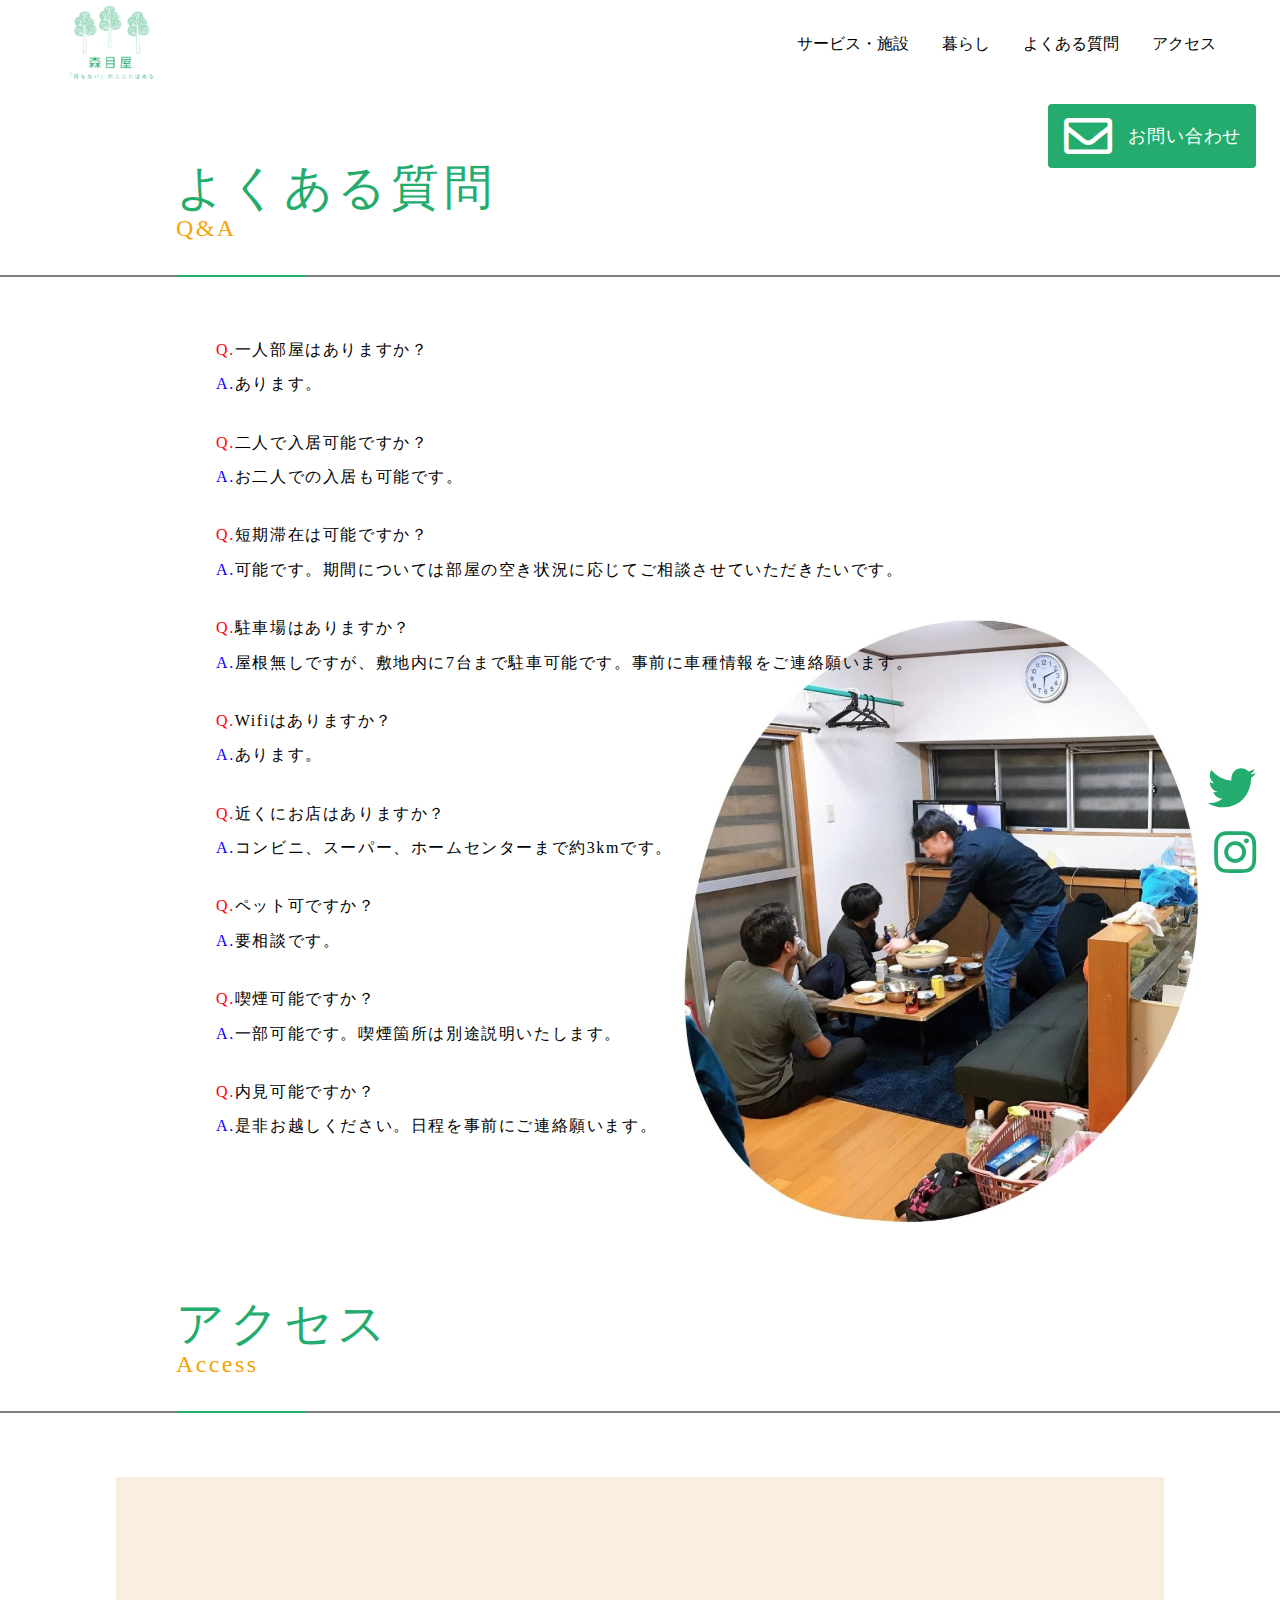
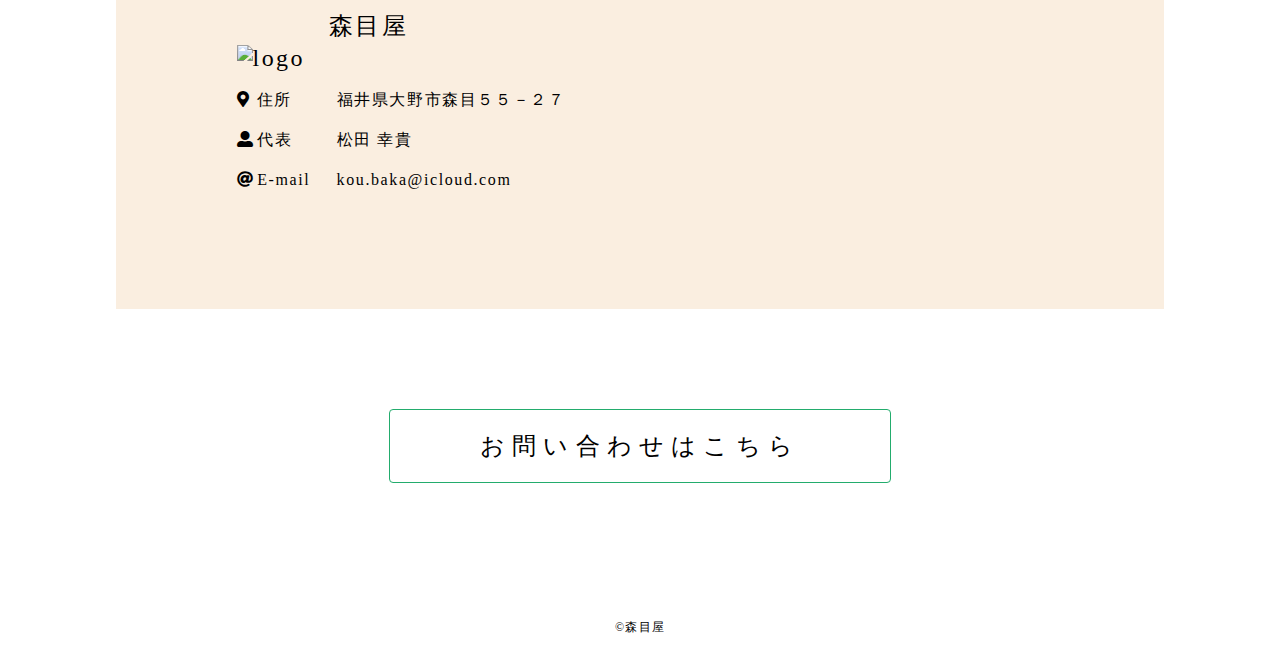
==== commit 5bb24688: "four push" ====
--- a/q&a.html
+++ b/q&a.html
@@ -14,28 +14,28 @@
   <body>
     <div class="sub-header">
       <div class="header-wrapper">
-        <a href="#"><img src="img/logo.png" alt="logo-image" /></a>
+        <a href="./index.html"><img src="img/logo.png" alt="logo-image" /></a>
         <nav class="pc-nav">
-          <a href="#">サービス・施設</a>
-          <a href="#">暮らし</a>
-          <a href="#">よくある質問</a>
-          <a href="#">アクセス</a>
+          <a href="./service.html">サービス・施設</a>
+          <a href="./service.html#living">暮らし</a>
+          <a href="./q&a.html">よくある質問</a>
+          <a href="./q&a.html#access">アクセス</a>
         </nav>
         <div class="hamburger">
           <div class="nav" id="nav_f">
             <nav class="nav_main_text">
               <ul>
                 <li>
-                  <a href="#">サービス・施設</a>
+                  <a href="./service.html">サービス・施設</a>
                 </li>
                 <li>
-                  <a href="#">暮らし</a>
+                  <a href="./service.html#living">暮らし</a>
                 </li>
                 <li>
-                  <a href="#">よくある質問</a>
+                  <a href="./q&a.html">よくある質問</a>
                 </li>
                 <li>
-                  <a href="#">アクセス</a>
+                  <a href="./q&a.html#access">アクセス</a>
                 </li>
               </ul>
             </nav>
@@ -49,16 +49,16 @@
           </div>
         </div>
       </div>
-      <a href="#" class="contact-btn">
+      <a href="./index.html#contact" class="contact-btn">
         <i class="far fa-envelope fa-3x"></i>
         <p>お問い合わせ</p>
       </a>
-      <a href="#" class="contact-btn-sp">
+      <a href="./index.html#contact" class="contact-btn-sp">
         <i class="far fa-envelope fa-2x"></i>
       </a>
     </div>
 
-    <section class="qa">
+    <section class="qa" id="qa">
       <div class="qa-index">
         <h3>よくある質問</h3>
         <h4>Q&A</h4>
@@ -102,7 +102,7 @@
       </div>
     </section>
 
-    <section class="access">
+    <section class="access" id="access">
       <div class="access-index">
         <h3>アクセス</h3>
         <h4>Access</h4>
@@ -111,7 +111,9 @@
       <div class="access-wrapper">
         <div class="access-box">
           <address>
-            <p class="address-index">森目屋</p>
+            <p class="address-index">
+              <img src="./img/Logo.png" alt="logo" /><span>森目屋</span>
+            </p>
             <table>
               <tr>
                 <td class="td-index">
@@ -155,7 +157,9 @@
           </map>
         </div>
       </div>
-      <a href="#" class="contact-btn3"> お問い合わせはこちら </a>
+      <a href="./index.html#contact" class="contact-btn3">
+        お問い合わせはこちら
+      </a>
     </section>
 
     <footer>
--- a/css/style.css
+++ b/css/style.css
@@ -683,6 +683,12 @@
   transition: transform 0.3s, -webkit-transform 0.3s;
 }
 
+@media screen and (max-width: 900px) {
+  header .header-wrapper nav a::after {
+    bottom: 12px;
+  }
+}
+
 header .header-wrapper nav a:hover::after {
   -webkit-transform: scale(1, 1);
           transform: scale(1, 1);
@@ -811,7 +817,7 @@
 }
 
 header .nav {
-  width: 200px;
+  width: 210px;
   padding-left: 20px;
   padding-right: 20px;
   padding-top: 60px;
@@ -920,7 +926,7 @@
   padding-top: 100px;
   padding-bottom: 128px;
   margin: 0 auto;
-  max-width: 800px;
+  max-width: 780px;
   padding-left: 150px;
   padding-right: 150px;
 }
@@ -1678,7 +1684,7 @@
   height: 30px;
   border: 1px solid #333;
   border-radius: 4px;
-  margin-top: 4px;
+  padding-top: 2px;
   padding-left: 8px;
   padding-right: 8px;
   -webkit-box-sizing: border-box;
@@ -1695,7 +1701,7 @@
   height: 30px;
   border: 1px solid #333;
   border-radius: 4px;
-  margin-top: 4px;
+  padding-top: 2px;
   padding-left: 8px;
   padding-right: 8px;
   -webkit-box-sizing: border-box;
@@ -1712,6 +1718,7 @@
   padding-right: 8px;
   -webkit-box-sizing: border-box;
           box-sizing: border-box;
+  padding-top: 2px;
 }
 
 .contact .contact-box form .radio {
@@ -1934,6 +1941,12 @@
   transition: transform 0.3s, -webkit-transform 0.3s;
 }
 
+@media screen and (max-width: 900px) {
+  .sub-header .header-wrapper nav a::after {
+    bottom: 12px;
+  }
+}
+
 .sub-header .header-wrapper nav a:hover::after {
   -webkit-transform: scale(1, 1);
           transform: scale(1, 1);
@@ -1977,7 +1990,7 @@
 }
 
 .sub-header .nav {
-  width: 200px;
+  width: 210px;
   padding-left: 20px;
   padding-right: 20px;
   padding-top: 60px;
@@ -2898,7 +2911,7 @@
 
 @media screen and (max-width: 900px) {
   .living .living-content-box3 {
-    margin-top: 72px;
+    margin-top: 32px;
     padding-left: 24px;
     padding-right: 24px;
   }
@@ -2919,14 +2932,14 @@
 .living .living-content-box3 .living-text-box {
   max-width: 640px;
   margin-top: 64px;
-  margin-left: -160px;
-  background-color: #f1f1f1;
+  margin-right: -160px;
+  background-color: #faeee0;
   border-radius: 4px;
   padding-left: 16px;
   padding-right: 16px;
+  height: 212px;
   -webkit-box-shadow: 5px 2px 2px #e7e7e7;
           box-shadow: 5px 2px 2px #e7e7e7;
-  height: 212px;
 }
 
 @media screen and (max-width: 1000px) {
@@ -2938,13 +2951,6 @@
 
 .living .living-content-box3 .living-text-box h5 {
   margin-top: -24px;
-  text-align: right;
-}
-
-@media screen and (max-width: 1000px) {
-  .living .living-content-box3 .living-text-box h5 {
-    text-align: center;
-  }
 }
 
 .living .living-content-box3 .living-text-box p {
@@ -3344,6 +3350,11 @@
   }
 }
 
+.access .access-wrapper .access-box address img {
+  margin-bottom: -32px;
+  margin-right: 24px;
+}
+
 .access .access-wrapper .access-box address .address-index {
   font-size: 24px;
 }
@@ -3488,7 +3499,6 @@
           transform: scaleX(1);
 }
 
-/* ==========service page============= */
 .top-page-overlay-sub {
   position: absolute;
   width: 100%;
@@ -3496,24 +3506,26 @@
   z-index: -5;
 }
 
-/* ==========max-width 850============= */
-@media screen and (max-width: 850px) {
-  header {
-    height: auto;
-  }
-  header .sp-top {
-    margin-top: 88px;
-  }
-  /* ==========service-page 850============= */
-}
-
-/* ==========max-width 700============= */
-/* ==========max-width 550============= */
-/* ==========max-width 375============= */
-@media screen and (max-width: 375px) {
-  header .header-text-box {
-    width: 280px;
-    right: 8px;
+body {
+  -webkit-animation: fadein 3s forwards;
+          animation: fadein 3s forwards;
+}
+
+@-webkit-keyframes fadein {
+  0% {
+    opacity: 0;
+  }
+  100% {
+    opacity: 1;
+  }
+}
+
+@keyframes fadein {
+  0% {
+    opacity: 0;
+  }
+  100% {
+    opacity: 1;
   }
 }
 /*# sourceMappingURL=style.css.map */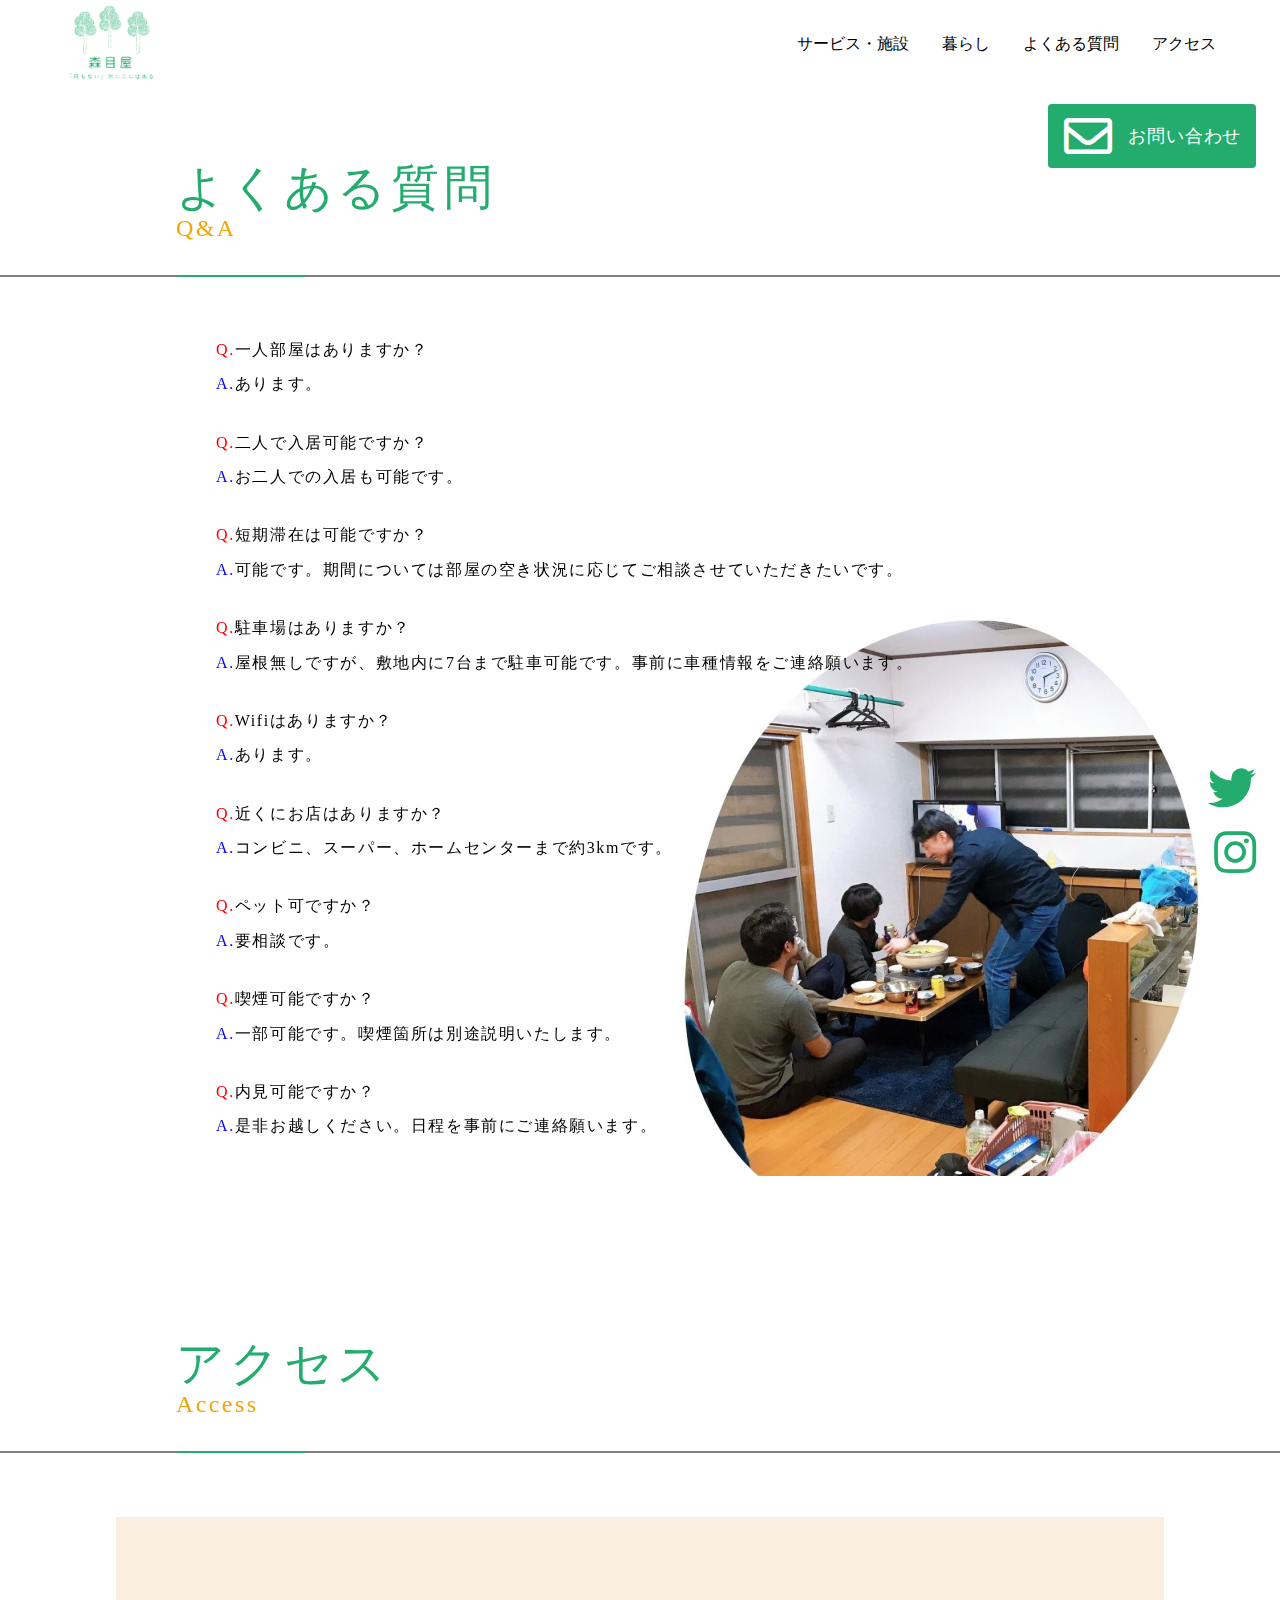
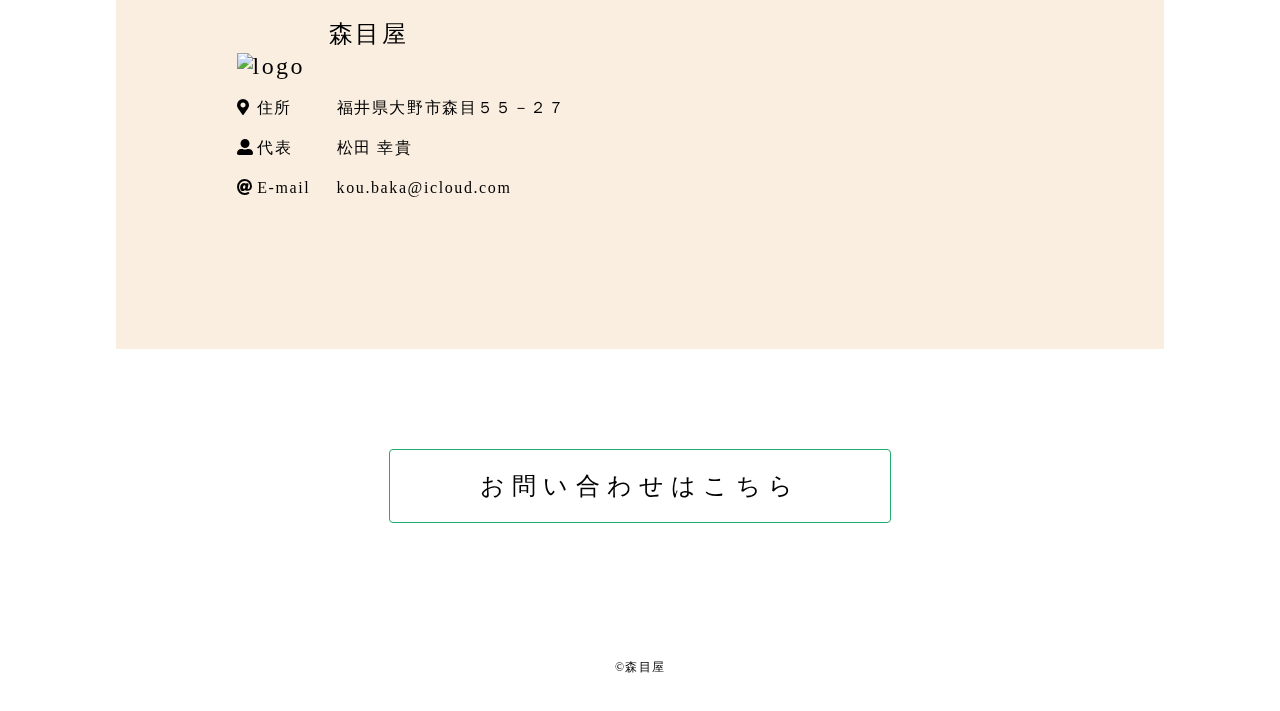
==== commit bfb85470: "nine push" ====
--- a/q&a.html
+++ b/q&a.html
@@ -56,6 +56,10 @@
       <a href="./index.html#contact" class="contact-btn-sp">
         <i class="far fa-envelope fa-2x"></i>
       </a>
+      <a href="#" class="sns-icon-twitter"><i class="fab fa-twitter"></i></a>
+      <a href="#" class="sns-icon-instagram"
+        ><i class="fab fa-instagram"></i
+      ></a>
     </div>
 
     <section class="qa" id="qa">
@@ -164,8 +168,6 @@
 
     <footer>
       <p>©森目屋</p>
-      <a href="#"><i class="fab fa-twitter"></i></a>
-      <a href="#"><i class="fab fa-instagram"></i></a>
     </footer>
     <script type="text/javascript" src="js/main.js"></script>
   </body>
--- a/css/style.css
+++ b/css/style.css
@@ -921,6 +921,30 @@
   }
 }
 
+header .sns-icon-twitter {
+  position: fixed;
+  z-index: 10;
+  bottom: 88px;
+  right: 24px;
+}
+
+header .sns-icon-twitter .fa-twitter {
+  font-size: 48px;
+  color: #23ac6d;
+}
+
+header .sns-icon-instagram {
+  position: fixed;
+  z-index: 10;
+  bottom: 24px;
+  right: 24px;
+}
+
+header .sns-icon-instagram .fa-instagram {
+  font-size: 48px;
+  color: #23ac6d;
+}
+
 .about {
   position: relative;
   padding-top: 100px;
@@ -942,7 +966,7 @@
 .about p {
   margin-top: 24px;
   font-size: 24px;
-  line-height: 30px;
+  line-height: 40px;
   letter-spacing: 0.2em;
 }
 
@@ -951,6 +975,8 @@
     max-width: 700px;
     margin: 40px auto 0;
     font-size: 16px;
+    line-height: 32px;
+    text-align: justify;
   }
 }
 
@@ -1007,8 +1033,8 @@
 @media screen and (max-width: 900px) {
   .about .about-image-box p {
     font-size: 12px;
-    -webkit-transform: translate(100px, -160px);
-            transform: translate(100px, -160px);
+    -webkit-transform: translate(190px, -150px);
+            transform: translate(190px, -150px);
   }
 }
 
@@ -1066,7 +1092,7 @@
 .concept p {
   margin-top: 24px;
   font-size: 24px;
-  line-height: 30px;
+  line-height: 40px;
   letter-spacing: 0.2em;
 }
 
@@ -1124,6 +1150,7 @@
 @media screen and (max-width: 1050px) and (max-width: 900px) {
   .concept .concept-box1 .concept-box1-text-box p {
     font-size: 16px;
+    line-height: 32px;
   }
 }
 
@@ -1176,6 +1203,7 @@
   .concept .concept-box1 .concept-box1-text-box p {
     max-width: 700px;
     margin: 48px auto;
+    text-align: justify;
   }
 }
 
@@ -1208,6 +1236,8 @@
 @media screen and (max-width: 1050px) and (max-width: 900px) {
   .concept .concept-box2 p {
     font-size: 16px;
+    line-height: 32px;
+    text-align: justify;
   }
 }
 
@@ -1400,6 +1430,9 @@
   display: -ms-flexbox;
   display: flex;
   border-radius: 4px;
+  margin-top: 100px;
+  display: flex;
+  border-radius: 4px;
 }
 
 @media screen and (max-width: 1050px) {
@@ -1412,16 +1445,14 @@
   }
 }
 
-.main-content .main-content-box1 .main-content-image-box {
-  margin: 0 auto;
-  overflow: hidden;
+.main-content .main-content-box1 .main-content-image {
   width: 500px;
   max-height: 500px;
-  border-radius: 4px 4px 0 0;
+  border-radius: 4px;
 }
 
 @media screen and (max-width: 1050px) {
-  .main-content .main-content-box1 .main-content-image-box .main-content-image {
+  .main-content .main-content-box1 .main-content-image {
     border-radius: 4px 4px 0 0;
     width: 100%;
     max-width: 500px;
@@ -1809,24 +1840,6 @@
   line-height: 88px;
 }
 
-footer .fa-twitter {
-  position: fixed;
-  bottom: 88px;
-  right: 24px;
-  font-size: 48px;
-  color: #23ac6d;
-  z-index: 10;
-}
-
-footer .fa-instagram {
-  position: fixed;
-  bottom: 24px;
-  right: 24px;
-  font-size: 48px;
-  color: #23ac6d;
-  z-index: 10;
-}
-
 .sub-header {
   position: relative;
   /*ハンバーガーライン*/
@@ -2084,6 +2097,34 @@
   z-index: 20;
 }
 
+.sub-header .sns-icon-twitter {
+  position: fixed;
+  z-index: 10;
+  bottom: 88px;
+  right: 24px;
+}
+
+.sub-header .sns-icon-twitter .fa-twitter {
+  font-size: 48px;
+  color: #23ac6d;
+}
+
+.sub-header .sns-icon-instagram {
+  position: fixed;
+  z-index: 10;
+  bottom: 24px;
+  right: 24px;
+}
+
+.sub-header .sns-icon-instagram .fa-instagram {
+  font-size: 48px;
+  color: #23ac6d;
+}
+
+.rooms {
+  overflow-x: hidden;
+}
+
 .rooms .rooms-index {
   margin-top: 160px;
   margin-left: 176px;
@@ -2362,6 +2403,7 @@
 }
 
 .common-space {
+  overflow-x: hidden;
   margin: 0 auto;
 }
 
@@ -2639,6 +2681,7 @@
 }
 
 .living {
+  overflow-x: hidden;
   padding-bottom: 100px;
 }
 
@@ -3076,6 +3119,10 @@
           transform: translateX(0);
 }
 
+.qa {
+  overflow-x: hidden;
+}
+
 .qa .qa-index {
   margin-top: 160px;
   margin-left: 176px;
@@ -3158,6 +3205,7 @@
   .qa .qa-text-box {
     padding-left: 16px;
     padding-right: 16px;
+    text-align: justify;
   }
 }
 
@@ -3229,6 +3277,10 @@
   .qa .qa-text-box img {
     width: 250px;
   }
+}
+
+.access {
+  overflow-x: hidden;
 }
 
 .access .access-index {
@@ -3339,7 +3391,7 @@
 
 .access .access-wrapper .access-box address {
   padding-right: 24px;
-  padding-top: 96px;
+  padding-top: 64px;
   font-size: 16px;
   letter-spacing: 0.1em;
 }
@@ -3347,6 +3399,7 @@
 @media screen and (max-width: 900px) {
   .access .access-wrapper .access-box address {
     padding-top: 0;
+    padding-right: 0;
   }
 }
 
@@ -3509,6 +3562,7 @@
 body {
   -webkit-animation: fadein 3s forwards;
           animation: fadein 3s forwards;
+  overflow-x: hidden;
 }
 
 @-webkit-keyframes fadein {
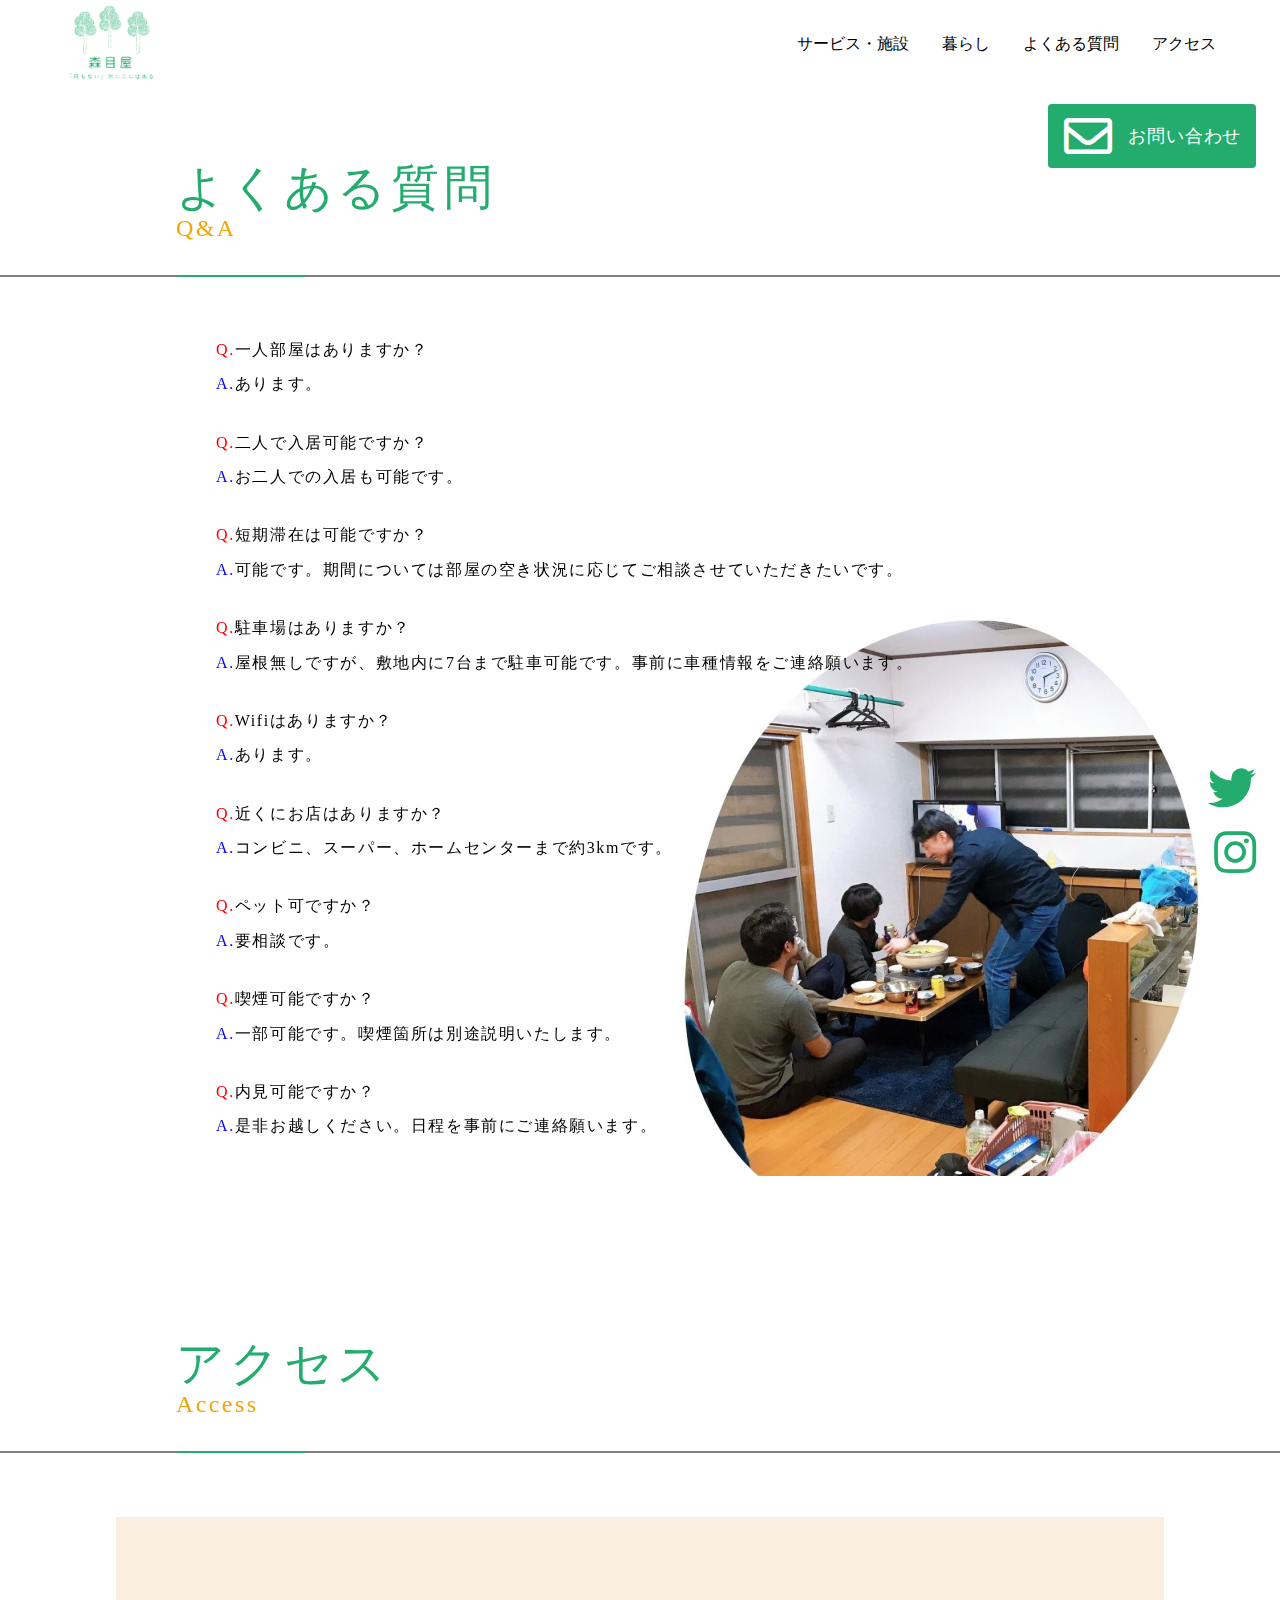
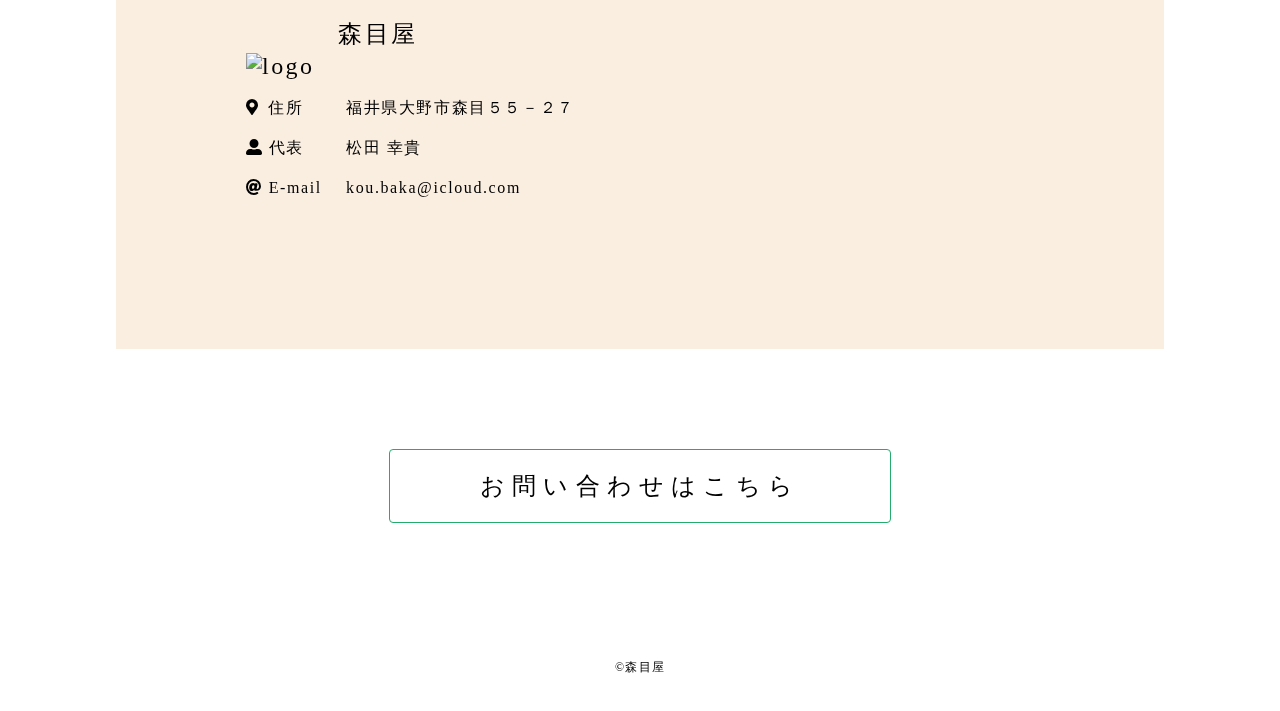
==== commit 8874d7ce: "14 push" ====
--- a/q&a.html
+++ b/q&a.html
@@ -12,6 +12,7 @@
     />
   </head>
   <body>
+    <div id="mask"></div>
     <div class="sub-header">
       <div class="header-wrapper">
         <a href="./index.html"><img src="img/logo.png" alt="logo-image" /></a>
--- a/css/style.css
+++ b/css/style.css
@@ -616,7 +616,7 @@
 
 header .header-wrapper {
   position: fixed;
-  z-index: 3;
+  z-index: 4;
   top: 0;
   width: 100%;
   height: 88px;
@@ -982,7 +982,7 @@
 
 .about .about-image-box {
   position: absolute;
-  top: 170px;
+  top: 300px;
   right: 0px;
   z-index: -1;
   overflow-x: hidden;
@@ -990,19 +990,37 @@
 
 @media screen and (max-width: 900px) {
   .about .about-image-box {
-    top: 200px;
+    top: 230px;
   }
 }
 
 @media screen and (max-width: 760px) {
   .about .about-image-box {
+    top: 230px;
+  }
+}
+
+@media screen and (max-width: 720px) {
+  .about .about-image-box {
     top: 250px;
+  }
+}
+
+@media screen and (max-width: 620px) {
+  .about .about-image-box {
+    top: 280px;
   }
 }
 
 @media screen and (max-width: 550px) {
   .about .about-image-box {
-    top: 300px;
+    top: 310px;
+  }
+}
+
+@media screen and (max-width: 550px) {
+  .about .about-image-box {
+    top: 330px;
   }
 }
 
@@ -1012,9 +1030,21 @@
   }
 }
 
-@media screen and (max-width: 375px) {
+@media screen and (max-width: 410px) {
   .about .about-image-box {
-    top: 420px;
+    top: 410px;
+  }
+}
+
+@media screen and (max-width: 375px) {
+  .about .about-image-box {
+    top: 430px;
+  }
+}
+
+@media screen and (max-width: 364px) {
+  .about .about-image-box {
+    top: 480px;
   }
 }
 
@@ -1887,7 +1917,7 @@
 
 .sub-header .header-wrapper {
   position: fixed;
-  z-index: 3;
+  z-index: 4;
   top: 0;
   width: 100%;
   height: 88px;
@@ -2121,10 +2151,6 @@
   color: #23ac6d;
 }
 
-.rooms {
-  overflow-x: hidden;
-}
-
 .rooms .rooms-index {
   margin-top: 160px;
   margin-left: 176px;
@@ -2403,7 +2429,6 @@
 }
 
 .common-space {
-  overflow-x: hidden;
   margin: 0 auto;
 }
 
@@ -2620,6 +2645,12 @@
 
 .common-space .common-space-text .common-space-text-box .common-space-text-box-index .sp-br {
   display: none;
+}
+
+@media screen and (max-width: 375px) {
+  .common-space .common-space-text .common-space-text-box .common-space-text-box-index .sp-br {
+    display: block;
+  }
 }
 
 .common-space .common-space-text .common-space-text-box h5 {
@@ -3390,7 +3421,7 @@
 }
 
 .access .access-wrapper .access-box address {
-  padding-right: 24px;
+  padding-right: 5px;
   padding-top: 64px;
   font-size: 16px;
   letter-spacing: 0.1em;
@@ -3406,6 +3437,7 @@
 .access .access-wrapper .access-box address img {
   margin-bottom: -32px;
   margin-right: 24px;
+  width: 80px;
 }
 
 .access .access-wrapper .access-box address .address-index {
@@ -3415,7 +3447,7 @@
 @media screen and (max-width: 900px) {
   .access .access-wrapper .access-box address .address-index {
     text-align: center;
-    margin: 0 auto 40px;
+    margin-left: 80px;
   }
 }
 
@@ -3455,7 +3487,7 @@
 }
 
 .access .access-wrapper .access-box address table tr td span {
-  margin-right: 3px;
+  margin-right: 5px;
 }
 
 .access .access-wrapper .access-box address table tr td span .fa-map-marker-alt {
@@ -3582,4 +3614,19 @@
     opacity: 1;
   }
 }
+
+#mask {
+  position: fixed;
+  top: 0;
+  bottom: 0;
+  right: 0;
+  left: 0;
+  background-color: rgba(172, 169, 169, 0.842);
+  z-index: 3;
+  display: none;
+}
+
+.mask {
+  display: block !important;
+}
 /*# sourceMappingURL=style.css.map */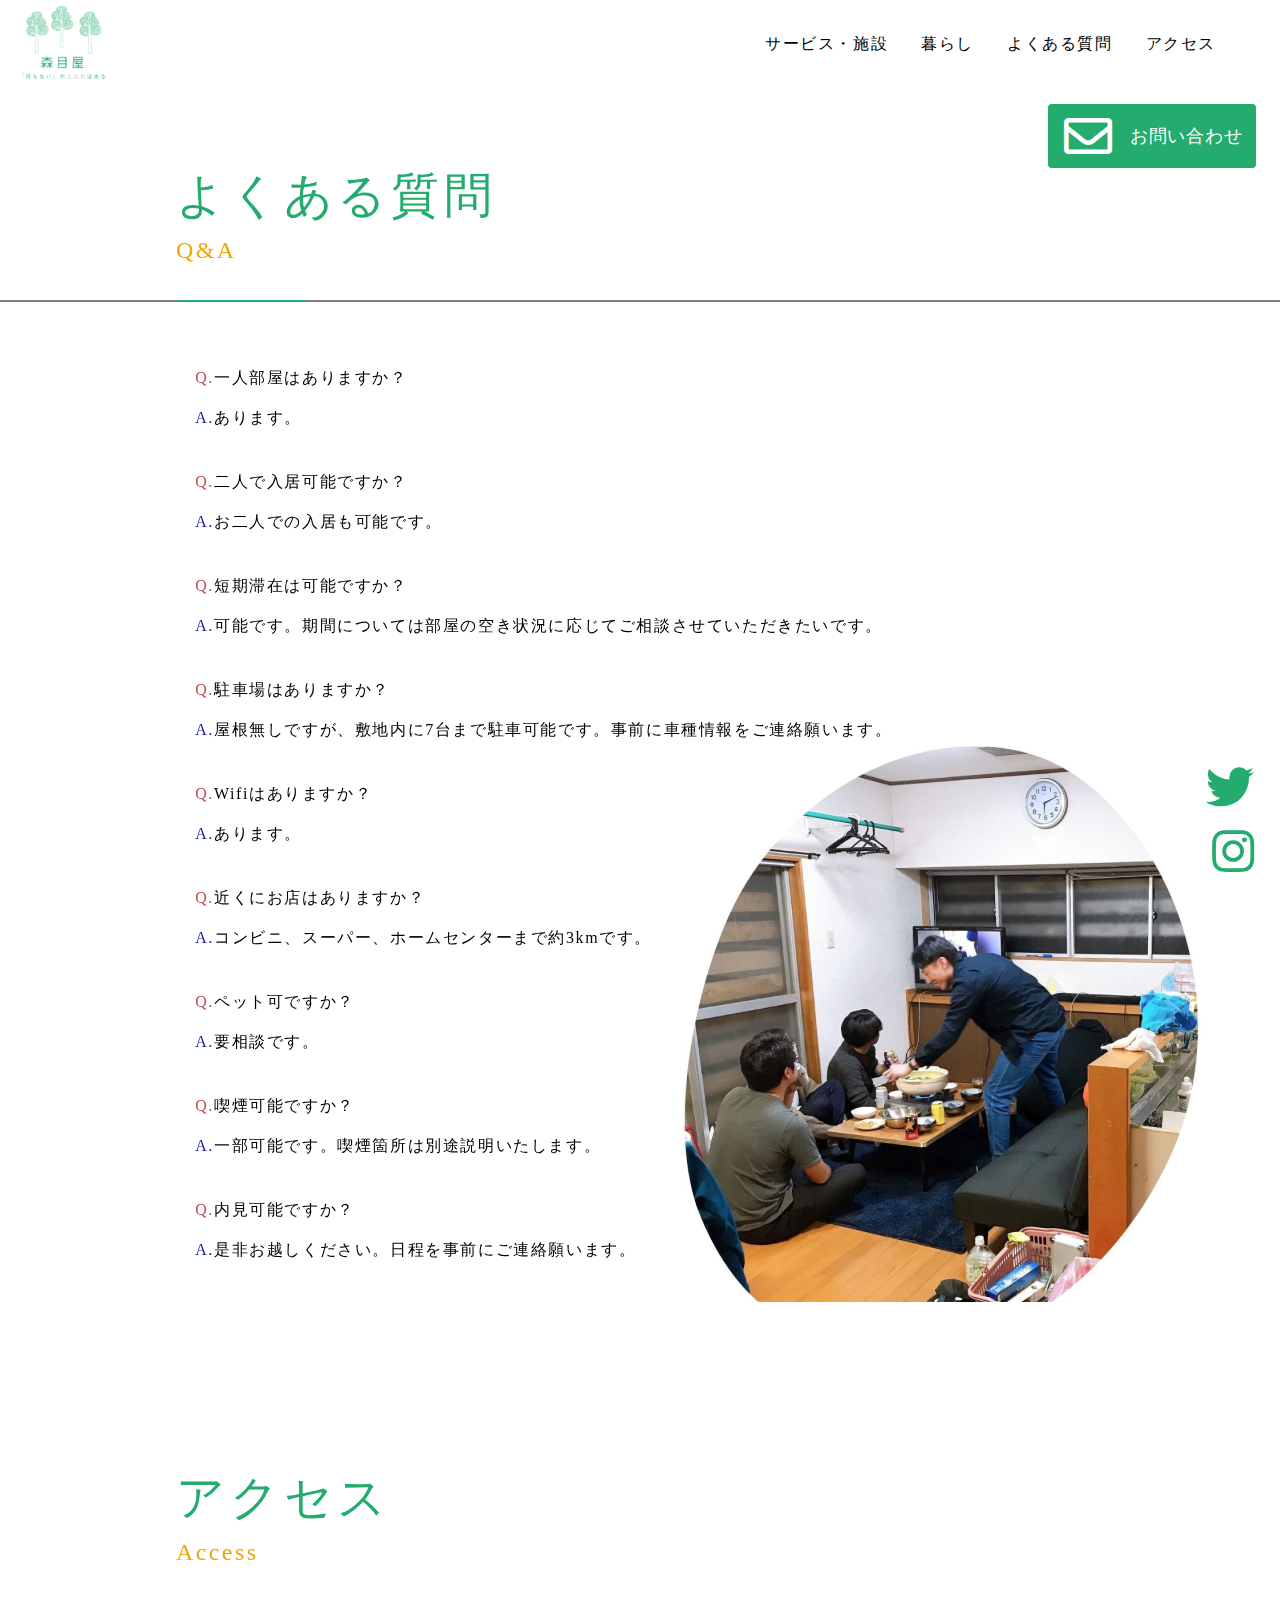
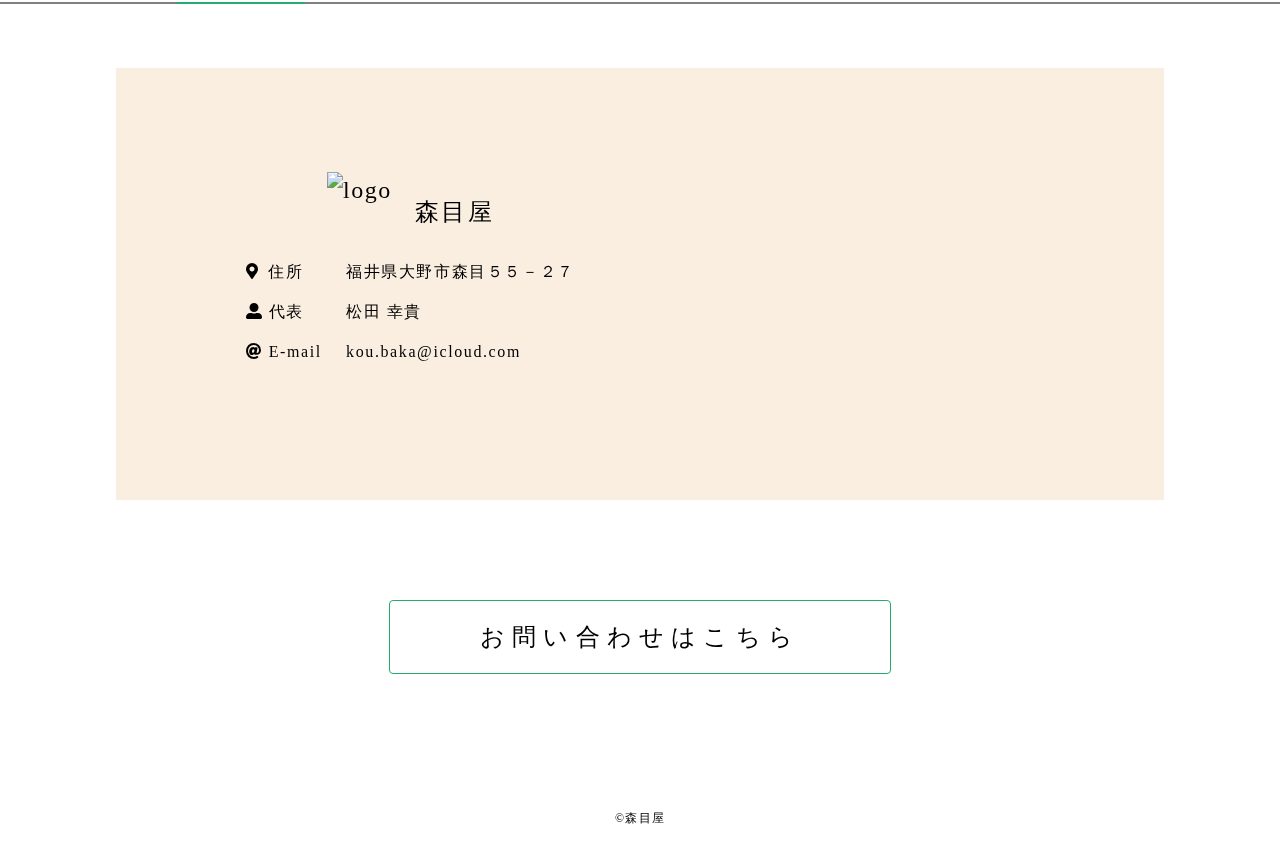
==== commit fd6f3ef7: "32 push" ====
--- a/q&a.html
+++ b/q&a.html
@@ -19,24 +19,26 @@
         <nav class="pc-nav">
           <a href="./service.html">サービス・施設</a>
           <a href="./service.html#living">暮らし</a>
-          <a href="./q&a.html">よくある質問</a>
-          <a href="./q&a.html#access">アクセス</a>
+          <a href="#/q&a">よくある質問</a>
+          <a href="#access">アクセス</a>
         </nav>
         <div class="hamburger">
           <div class="nav" id="nav_f">
             <nav class="nav_main_text">
               <ul>
                 <li>
-                  <a href="./service.html">サービス・施設</a>
+                  <a href="./service.html" id="nav-service-btn"
+                    >サービス・施設</a
+                  >
                 </li>
                 <li>
-                  <a href="./service.html#living">暮らし</a>
+                  <a href="./service.html#living" id="nav-living-btn">暮らし</a>
                 </li>
                 <li>
-                  <a href="./q&a.html">よくある質問</a>
+                  <a href="#qa" id="nav-qa-btn">よくある質問</a>
                 </li>
                 <li>
-                  <a href="./q&a.html#access">アクセス</a>
+                  <a href="#access" id="nav-access-btn">アクセス</a>
                 </li>
               </ul>
             </nav>
@@ -116,9 +118,10 @@
       <div class="access-wrapper">
         <div class="access-box">
           <address>
-            <p class="address-index">
-              <img src="./img/Logo.png" alt="logo" /><span>森目屋</span>
-            </p>
+            <div class="address-index">
+              <img src="./img/Logo.png" alt="logo" />
+              <p class="address-title">森目屋</p>
+            </div>
             <table>
               <tr>
                 <td class="td-index">
@@ -171,5 +174,6 @@
       <p>©森目屋</p>
     </footer>
     <script type="text/javascript" src="js/main.js"></script>
+    <script src="https://ajax.googleapis.com/ajax/libs/jquery/1.11.0/jquery.min.js"></script>
   </body>
 </html>
--- a/css/style.css
+++ b/css/style.css
@@ -466,6 +466,8 @@
 
 body {
   font-family: kiwi Maru;
+  letter-spacing: 0.1em;
+  line-height: 1.5;
 }
 
 body h1 {
@@ -637,7 +639,7 @@
 }
 
 header .header-wrapper img {
-  margin-left: 64px;
+  margin-left: 16px;
   height: 88px;
 }
 
@@ -695,6 +697,7 @@
 }
 
 header .header-text-box {
+  width: 500px;
   position: absolute;
   right: 56px;
   bottom: 0;
@@ -707,41 +710,78 @@
           justify-content: center;
   height: 88px;
   padding-top: 14px;
-  width: 532px;
-}
-
-@media screen and (max-width: 375px) {
-  header .header-text-box .header-text-box {
-    width: 280px;
-    right: 8px;
+}
+
+@media screen and (max-width: 900px) {
+  header .header-text-box {
+    padding-bottom: 16px;
+    width: 340px;
+    height: 56px;
+    right: 24px;
+  }
+}
+
+@media screen and (max-width: 450px) {
+  header .header-text-box {
+    padding-bottom: 16px;
+    width: 320px;
+    height: 56px;
+    right: 24px;
+  }
+}
+
+@media screen and (max-width: 375px) {
+  header .header-text-box {
+    width: 300px;
+    height: 40px;
+    right: 16px;
+  }
+}
+
+@media screen and (max-width: 900px) {
+  header .header-text-box h1 {
+    font-size: 44px;
+  }
+}
+
+@media screen and (max-width: 900px) {
+  header .header-text-box h1 {
+    font-size: 40px;
+  }
+}
+
+@media screen and (max-width: 375px) {
+  header .header-text-box h1 {
+    font-size: 36px;
   }
 }
 
 header .header-text-box .header-text-sub-box {
   -webkit-transform: translateY(5px);
           transform: translateY(5px);
-  letter-spacing: 0.2em;
-}
-
-header .header-text-box .header-text-sub-box .top-sub-text-layout {
+}
+
+@media screen and (max-width: 900px) {
+  header .header-text-box .header-text-sub-box h2 {
+    font-size: 22px;
+  }
+}
+
+@media screen and (max-width: 450px) {
+  header .header-text-box .header-text-sub-box h2 {
+    font-size: 20px;
+  }
+}
+
+@media screen and (max-width: 375px) {
+  header .header-text-box .header-text-sub-box h2 {
+    font-size: 18px;
+  }
+}
+
+header .header-text-box .top-sub-text-layout {
   -webkit-transform: translateX(20px);
           transform: translateX(20px);
-}
-
-@media screen and (max-width: 900px) {
-  header .header-text-box {
-    padding-bottom: 16px;
-    width: 350px;
-    height: 56px;
-    right: 0;
-  }
-}
-
-@media screen and (max-width: 375px) {
-  header .header-text-box {
-    width: 300px;
-    height: 40px;
-  }
 }
 
 header .contact-btn {
@@ -775,7 +815,6 @@
   margin-left: 16px;
   line-height: 64px;
   font-size: 18px;
-  letter-spacing: 0.05em;
 }
 
 header .hamburger {
@@ -817,9 +856,6 @@
 }
 
 header .nav {
-  width: 210px;
-  padding-left: 20px;
-  padding-right: 20px;
   padding-top: 60px;
   color: #333;
   position: fixed;
@@ -948,7 +984,7 @@
 .about {
   position: relative;
   padding-top: 100px;
-  padding-bottom: 128px;
+  padding-bottom: 190px;
   margin: 0 auto;
   max-width: 780px;
   padding-left: 150px;
@@ -963,11 +999,15 @@
   }
 }
 
+@media screen and (max-width: 375px) {
+  .about {
+    padding-top: 40px;
+  }
+}
+
 .about p {
   margin-top: 24px;
-  font-size: 24px;
-  line-height: 40px;
-  letter-spacing: 0.2em;
+  font-size: 18px;
 }
 
 @media screen and (max-width: 900px) {
@@ -975,14 +1015,13 @@
     max-width: 700px;
     margin: 40px auto 0;
     font-size: 16px;
-    line-height: 32px;
     text-align: justify;
   }
 }
 
 .about .about-image-box {
   position: absolute;
-  top: 300px;
+  top: 150px;
   right: 0px;
   z-index: -1;
   overflow-x: hidden;
@@ -1018,39 +1057,21 @@
   }
 }
 
-@media screen and (max-width: 550px) {
+@media screen and (max-width: 440px) {
   .about .about-image-box {
-    top: 330px;
-  }
-}
-
-@media screen and (max-width: 490px) {
-  .about .about-image-box {
-    top: 380px;
+    top: 340px;
   }
 }
 
 @media screen and (max-width: 410px) {
   .about .about-image-box {
-    top: 410px;
+    top: 370px;
   }
 }
 
 @media screen and (max-width: 375px) {
   .about .about-image-box {
-    top: 430px;
-  }
-}
-
-@media screen and (max-width: 364px) {
-  .about .about-image-box {
-    top: 480px;
-  }
-}
-
-@media screen and (max-width: 345px) {
-  .about .about-image-box {
-    top: 500px;
+    top: 310px;
   }
 }
 
@@ -1121,9 +1142,7 @@
 
 .concept p {
   margin-top: 24px;
-  font-size: 24px;
-  line-height: 40px;
-  letter-spacing: 0.2em;
+  font-size: 18px;
 }
 
 .concept .concept-box1 {
@@ -1180,7 +1199,6 @@
 @media screen and (max-width: 1050px) and (max-width: 900px) {
   .concept .concept-box1 .concept-box1-text-box p {
     font-size: 16px;
-    line-height: 32px;
   }
 }
 
@@ -1202,7 +1220,6 @@
 
 .concept .concept-box1 .concept-box1-text-box {
   padding-left: 8px;
-  height: 327px;
   margin-left: -80px;
 }
 
@@ -1232,7 +1249,7 @@
 @media screen and (max-width: 1050px) {
   .concept .concept-box1 .concept-box1-text-box p {
     max-width: 700px;
-    margin: 48px auto;
+    margin: 24px auto 48px;
     text-align: justify;
   }
 }
@@ -1250,7 +1267,7 @@
     display: block;
     text-align: center;
     max-width: 700px;
-    margin: 0 auto;
+    margin-top: 0;
   }
   .concept .concept-box2 .concept-box2-text-box h3 {
     margin-left: 0;
@@ -1266,7 +1283,6 @@
 @media screen and (max-width: 1050px) and (max-width: 900px) {
   .concept .concept-box2 p {
     font-size: 16px;
-    line-height: 32px;
     text-align: justify;
   }
 }
@@ -1308,7 +1324,6 @@
 .concept .concept-box2 .concept-box2-text-box {
   margin: 0 0 0 auto;
   margin-top: 64px;
-  height: 327px;
   padding-right: 8px;
 }
 
@@ -1343,7 +1358,7 @@
 @media screen and (max-width: 1050px) {
   .concept .concept-box2 .concept-box2-text-box p {
     max-width: 700px;
-    margin: 48px auto 0;
+    margin: 24px auto 48px;
   }
 }
 
@@ -1389,6 +1404,12 @@
 @media screen and (max-width: 1250px) {
   .main-content {
     margin-top: 128px;
+  }
+}
+
+@media screen and (max-width: 375px) {
+  .main-content {
+    margin-top: 60px;
   }
 }
 
@@ -1414,6 +1435,7 @@
   z-index: 1;
   -webkit-transition: 0.3s;
   transition: 0.3s;
+  background-color: #fff;
 }
 
 @media screen and (max-width: 450px) {
@@ -1591,6 +1613,12 @@
   }
 }
 
+@media screen and (max-width: 375px) {
+  .main-content .main-content-box2 {
+    margin: 40px auto 0;
+  }
+}
+
 .main-content .main-content-box2 .main-content-image {
   width: 500px;
   max-height: 500px;
@@ -1745,11 +1773,11 @@
   height: 30px;
   border: 1px solid #333;
   border-radius: 4px;
-  padding-top: 2px;
-  padding-left: 8px;
-  padding-right: 8px;
+  padding: 2px 8px 2px 8px;
   -webkit-box-sizing: border-box;
           box-sizing: border-box;
+  background-color: #fff;
+  margin-top: 4px;
 }
 
 .contact .contact-box form .e-mail {
@@ -1762,11 +1790,11 @@
   height: 30px;
   border: 1px solid #333;
   border-radius: 4px;
-  padding-top: 2px;
-  padding-left: 8px;
-  padding-right: 8px;
+  padding: 2px 8px 2px 8px;
   -webkit-box-sizing: border-box;
           box-sizing: border-box;
+  background-color: #fff;
+  margin-top: 4px;
 }
 
 .contact .contact-box form textarea {
@@ -1775,11 +1803,10 @@
   width: 100%;
   border-radius: 4px;
   margin-top: 4px;
-  padding-left: 8px;
-  padding-right: 8px;
+  padding: 2px 8px 2px 8px;
   -webkit-box-sizing: border-box;
           box-sizing: border-box;
-  padding-top: 2px;
+  background-color: #fff;
 }
 
 .contact .contact-box form .radio {
@@ -1797,6 +1824,12 @@
   height: 40px;
   margin-top: 3px;
   margin-right: 2px;
+}
+
+@media screen and (max-width: 375px) {
+  .contact .contact-box form .radio .radio-btn {
+    height: auto;
+  }
 }
 
 .contact .contact-box form .radio .radio-btn:first-child {
@@ -1827,6 +1860,7 @@
   z-index: 1;
   -webkit-transition: 0.3s;
   transition: 0.3s;
+  background-color: #fff;
 }
 
 .contact .contact-box form .submit button::before {
@@ -1859,6 +1893,10 @@
           transform: scaleX(1);
 }
 
+.contact .contact-red {
+  color: red;
+}
+
 footer {
   height: 88px;
   background-color: #fff;
@@ -1938,7 +1976,7 @@
 }
 
 .sub-header .header-wrapper img {
-  margin-left: 64px;
+  margin-left: 16px;
   height: 88px;
 }
 
@@ -2033,9 +2071,6 @@
 }
 
 .sub-header .nav {
-  width: 210px;
-  padding-left: 20px;
-  padding-right: 20px;
   padding-top: 60px;
   color: #333;
   position: fixed;
@@ -2172,6 +2207,7 @@
 @media screen and (max-width: 375px) {
   .rooms .rooms-index {
     margin-left: 32px;
+    margin-top: 120px;
   }
 }
 
@@ -2230,6 +2266,9 @@
   -webkit-box-pack: justify;
       -ms-flex-pack: justify;
           justify-content: space-between;
+  -webkit-box-align: stretch;
+      -ms-flex-align: stretch;
+          align-items: stretch;
 }
 
 @media screen and (max-width: 1250px) {
@@ -2371,7 +2410,7 @@
 }
 
 .rooms .rooms-text .rooms-text-box h5 {
-  padding-top: 32px;
+  padding-top: 24px;
   border-bottom: 1px solid #333;
   display: inline-block;
 }
@@ -2384,7 +2423,6 @@
 
 .rooms .rooms-text .rooms-text-box h6 {
   margin-top: 32px;
-  line-height: 40px;
 }
 
 @media screen and (max-width: 1250px) {
@@ -2396,9 +2434,8 @@
 .rooms .rooms-text .rooms-text-box p {
   max-width: 355px;
   padding-top: 24px;
-  padding-bottom: 24px;
+  padding-bottom: 32px;
   font-size: 16px;
-  line-height: 32px;
   padding-right: 8px;
 }
 
@@ -2433,7 +2470,7 @@
 }
 
 .common-space .common-space-index {
-  margin-top: 160px;
+  margin-top: 112px;
   margin-left: 176px;
 }
 
@@ -2453,6 +2490,7 @@
 @media screen and (max-width: 375px) {
   .common-space .common-space-index {
     margin-left: 32px;
+    margin-top: 0px;
   }
 }
 
@@ -2461,6 +2499,12 @@
   position: relative;
   border: 1px solid gray;
   width: 100%;
+}
+
+@media screen and (max-width: 375px) {
+  .common-space .line {
+    margin-top: 24px;
+  }
 }
 
 .common-space .line::after {
@@ -2654,7 +2698,7 @@
 }
 
 .common-space .common-space-text .common-space-text-box h5 {
-  padding-top: 32px;
+  padding-top: 20px;
   border-bottom: 1px solid #333;
   display: inline-block;
 }
@@ -2667,7 +2711,6 @@
 
 .common-space .common-space-text .common-space-text-box h6 {
   margin-top: 32px;
-  line-height: 40px;
 }
 
 @media screen and (max-width: 1250px) {
@@ -2679,9 +2722,8 @@
 .common-space .common-space-text .common-space-text-box p {
   max-width: 355px;
   padding-top: 24px;
-  padding-bottom: 24px;
+  padding-bottom: 32px;
   font-size: 16px;
-  line-height: 32px;
   padding-right: 8px;
 }
 
@@ -2743,6 +2785,7 @@
 @media screen and (max-width: 375px) {
   .living .living-index {
     margin-left: 32px;
+    margin-top: 40px;
   }
 }
 
@@ -2751,6 +2794,12 @@
   position: relative;
   border: 1px solid gray;
   width: 100%;
+}
+
+@media screen and (max-width: 375px) {
+  .living .line {
+    margin-top: 24px;
+  }
 }
 
 .living .line::after {
@@ -2796,6 +2845,7 @@
   .living .living-content-box1 {
     display: block;
     text-align: center;
+    margin-top: 48px;
   }
 }
 
@@ -2834,26 +2884,49 @@
 
 @media screen and (max-width: 1000px) {
   .living .living-content-box1 .living-text-box {
-    margin: 64px auto 0;
+    margin: 48px auto 0;
     height: auto;
+    position: relative;
+  }
+}
+
+@media screen and (max-width: 375px) {
+  .living .living-content-box1 .living-text-box {
+    margin-top: 32px;
   }
 }
 
 .living .living-content-box1 .living-text-box h5 {
   margin-top: -24px;
+}
+
+@media screen and (max-width: 1000px) {
+  .living .living-content-box1 .living-text-box h5 {
+    position: absolute;
+    width: 300px;
+    top: 4px;
+    left: 50%;
+    -webkit-transform: translateX(-50%);
+            transform: translateX(-50%);
+  }
+}
+
+@media screen and (max-width: 375px) {
+  .living .living-content-box1 .living-text-box h5 {
+    top: 8px;
+  }
 }
 
 .living .living-content-box1 .living-text-box p {
   margin-top: 40px;
   font-size: 16px;
-  letter-spacing: 0.05em;
-  line-height: 32px;
   padding-bottom: 24px;
 }
 
 @media screen and (max-width: 1000px) {
   .living .living-content-box1 .living-text-box p {
     text-align: justify;
+    padding-top: 40px;
   }
 }
 
@@ -2886,6 +2959,7 @@
   .living .living-content-box2 {
     display: block;
     text-align: center;
+    margin-top: 88px;
   }
 }
 
@@ -2901,6 +2975,7 @@
   .living .living-content-box2 {
     padding-left: 16px;
     padding-right: 16px;
+    margin-top: 32px;
   }
 }
 
@@ -2924,8 +2999,16 @@
 
 @media screen and (max-width: 1000px) {
   .living .living-content-box2 .living-text-box {
-    margin: 64px auto 0;
+    margin: 48px auto 0;
     height: auto;
+    position: relative;
+    margin-top: 48px;
+  }
+}
+
+@media screen and (max-width: 375px) {
+  .living .living-content-box2 .living-text-box {
+    margin-top: 32px;
   }
 }
 
@@ -2936,21 +3019,32 @@
 
 @media screen and (max-width: 1000px) {
   .living .living-content-box2 .living-text-box h5 {
+    position: absolute;
+    width: 300px;
+    top: 4px;
+    left: 50%;
+    -webkit-transform: translateX(-50%);
+            transform: translateX(-50%);
     text-align: center;
+  }
+}
+
+@media screen and (max-width: 375px) {
+  .living .living-content-box2 .living-text-box h5 {
+    top: 8px;
   }
 }
 
 .living .living-content-box2 .living-text-box p {
   margin-top: 40px;
   font-size: 16px;
-  letter-spacing: 0.05em;
-  line-height: 32px;
   padding-bottom: 24px;
 }
 
 @media screen and (max-width: 1000px) {
   .living .living-content-box2 .living-text-box p {
     text-align: justify;
+    padding-top: 40px;
   }
 }
 
@@ -2980,6 +3074,7 @@
   .living .living-content-box3 {
     display: block;
     text-align: center;
+    margin-top: 88px;
   }
 }
 
@@ -3020,24 +3115,48 @@
   .living .living-content-box3 .living-text-box {
     margin: 64px auto 0;
     height: auto;
+    position: relative;
+    margin-top: 48px;
+  }
+}
+
+@media screen and (max-width: 375px) {
+  .living .living-content-box3 .living-text-box {
+    margin-top: 32px;
   }
 }
 
 .living .living-content-box3 .living-text-box h5 {
   margin-top: -24px;
+}
+
+@media screen and (max-width: 1000px) {
+  .living .living-content-box3 .living-text-box h5 {
+    position: absolute;
+    width: 320px;
+    top: 4px;
+    left: 50%;
+    -webkit-transform: translateX(-50%);
+            transform: translateX(-50%);
+  }
+}
+
+@media screen and (max-width: 375px) {
+  .living .living-content-box3 .living-text-box h5 {
+    top: 8px;
+  }
 }
 
 .living .living-content-box3 .living-text-box p {
   margin-top: 40px;
   font-size: 16px;
-  letter-spacing: 0.05em;
-  line-height: 32px;
   padding-bottom: 24px;
 }
 
 @media screen and (max-width: 1000px) {
   .living .living-content-box3 .living-text-box p {
     text-align: justify;
+    padding-top: 40px;
   }
 }
 
@@ -3058,13 +3177,12 @@
   display: block;
   margin: 100px auto 100px;
   width: 500px;
+  height: 72px;
   line-height: 72px;
-  height: 72px;
   font-size: 24px;
   text-align: center;
   border: 1px solid #23ac6d;
   border-radius: 4px;
-  letter-spacing: 0.3em;
   background: transparent;
   position: relative;
   z-index: 1;
@@ -3076,7 +3194,6 @@
   .living .contact-btn2 {
     width: 300px;
     height: 56px;
-    font-size: 20px;
     line-height: 56px;
   }
 }
@@ -3086,7 +3203,8 @@
     width: 250px;
     height: 56px;
     font-size: 16px;
-    line-height: 56px;
+    margin-top: 48px;
+    margin-bottom: 48px;
   }
 }
 
@@ -3174,6 +3292,7 @@
 
 @media screen and (max-width: 375px) {
   .qa .qa-index {
+    margin-top: 120px;
     margin-left: 32px;
   }
 }
@@ -3183,6 +3302,12 @@
   position: relative;
   border: 1px solid gray;
   width: 100%;
+}
+
+@media screen and (max-width: 375px) {
+  .qa .line {
+    margin-top: 24px;
+  }
 }
 
 .qa .line::after {
@@ -3234,22 +3359,23 @@
 
 @media screen and (max-width: 375px) {
   .qa .qa-text-box {
-    padding-left: 16px;
+    padding-left: 32px;
     padding-right: 16px;
     text-align: justify;
   }
 }
 
 .qa .qa-text-box .red {
-  color: red;
+  color: #be4b4b;
 }
 
 .qa .qa-text-box .blue {
-  color: blue;
+  color: #1919aa;
 }
 
 .qa .qa-text-box p {
   margin-left: 176px;
+  text-indent: -1.3em;
 }
 
 @media screen and (max-width: 900px) {
@@ -3269,12 +3395,30 @@
   margin-top: 64px;
 }
 
+@media screen and (max-width: 375px) {
+  .qa .qa-text-box p:first-child {
+    margin-top: 32px;
+  }
+}
+
 .qa .qa-text-box p:nth-child(odd) {
   margin-bottom: 16px;
 }
 
+@media screen and (max-width: 375px) {
+  .qa .qa-text-box p:nth-child(odd) {
+    margin-bottom: 8px;
+  }
+}
+
 .qa .qa-text-box p:nth-child(even) {
   margin-bottom: 40px;
+}
+
+@media screen and (max-width: 375px) {
+  .qa .qa-text-box p:nth-child(even) {
+    margin-bottom: 32px;
+  }
 }
 
 .qa .qa-text-box img {
@@ -3329,12 +3473,14 @@
   .access .access-index {
     margin-left: 48px;
     margin-right: 24px;
+    margin-top: 60px;
   }
 }
 
 @media screen and (max-width: 375px) {
   .access .access-index {
     margin-left: 32px;
+    margin-top: 40px;
   }
 }
 
@@ -3343,6 +3489,12 @@
   position: relative;
   border: 1px solid gray;
   width: 100%;
+}
+
+@media screen and (max-width: 375px) {
+  .access .line {
+    margin-top: 24px;
+  }
 }
 
 .access .line::after {
@@ -3417,6 +3569,7 @@
   .access .access-wrapper .access-box {
     padding-left: 16px;
     padding-right: 16px;
+    margin-top: 32px;
   }
 }
 
@@ -3434,26 +3587,33 @@
   }
 }
 
-.access .access-wrapper .access-box address img {
-  margin-bottom: -32px;
-  margin-right: 24px;
-  width: 80px;
-}
-
 .access .access-wrapper .access-box address .address-index {
   font-size: 24px;
+  display: -webkit-box;
+  display: -ms-flexbox;
+  display: flex;
+  -webkit-box-pack: center;
+      -ms-flex-pack: center;
+          justify-content: center;
 }
 
 @media screen and (max-width: 900px) {
   .access .access-wrapper .access-box address .address-index {
     text-align: center;
-    margin-left: 80px;
-  }
+  }
+}
+
+.access .access-wrapper .access-box address .address-index img {
+  width: 80px;
+  margin-right: 8px;
+}
+
+.access .access-wrapper .access-box address .address-index p {
+  line-height: 80px;
 }
 
 .access .access-wrapper .access-box address p {
-  margin-bottom: 40px;
-  max-width: 500px;
+  line-height: 80px;
 }
 
 @media screen and (max-width: 1050px) {
@@ -3464,6 +3624,12 @@
 
 .access .access-wrapper .access-box address table tr {
   line-height: 40px;
+}
+
+@media screen and (max-width: 374px) {
+  .access .access-wrapper .access-box address table tr {
+    line-height: 1.5;
+  }
 }
 
 .access .access-wrapper .access-box address table tr .td-index {
@@ -3551,6 +3717,8 @@
     height: 56px;
     font-size: 16px;
     line-height: 56px;
+    margin-top: 48px;
+    margin-bottom: 48px;
   }
 }
 
@@ -3588,7 +3756,12 @@
   position: absolute;
   width: 100%;
   background: linear-gradient(135deg, #fff, #faeee0);
-  z-index: -5;
+  z-index: -1;
+  margin-top: 48px;
+}
+
+.html {
+  scroll-behavior: smooth;
 }
 
 body {
@@ -3622,11 +3795,16 @@
   right: 0;
   left: 0;
   background-color: rgba(172, 169, 169, 0.842);
-  z-index: 3;
-  display: none;
+  z-index: -1;
+  opacity: 0;
+  -webkit-transition: 0.3s;
+  transition: 0.3s;
 }
 
 .mask {
-  display: block !important;
+  opacity: 1 !important;
+  z-index: 3 !important;
+  -webkit-transition: 0.3s;
+  transition: 0.3s;
 }
 /*# sourceMappingURL=style.css.map */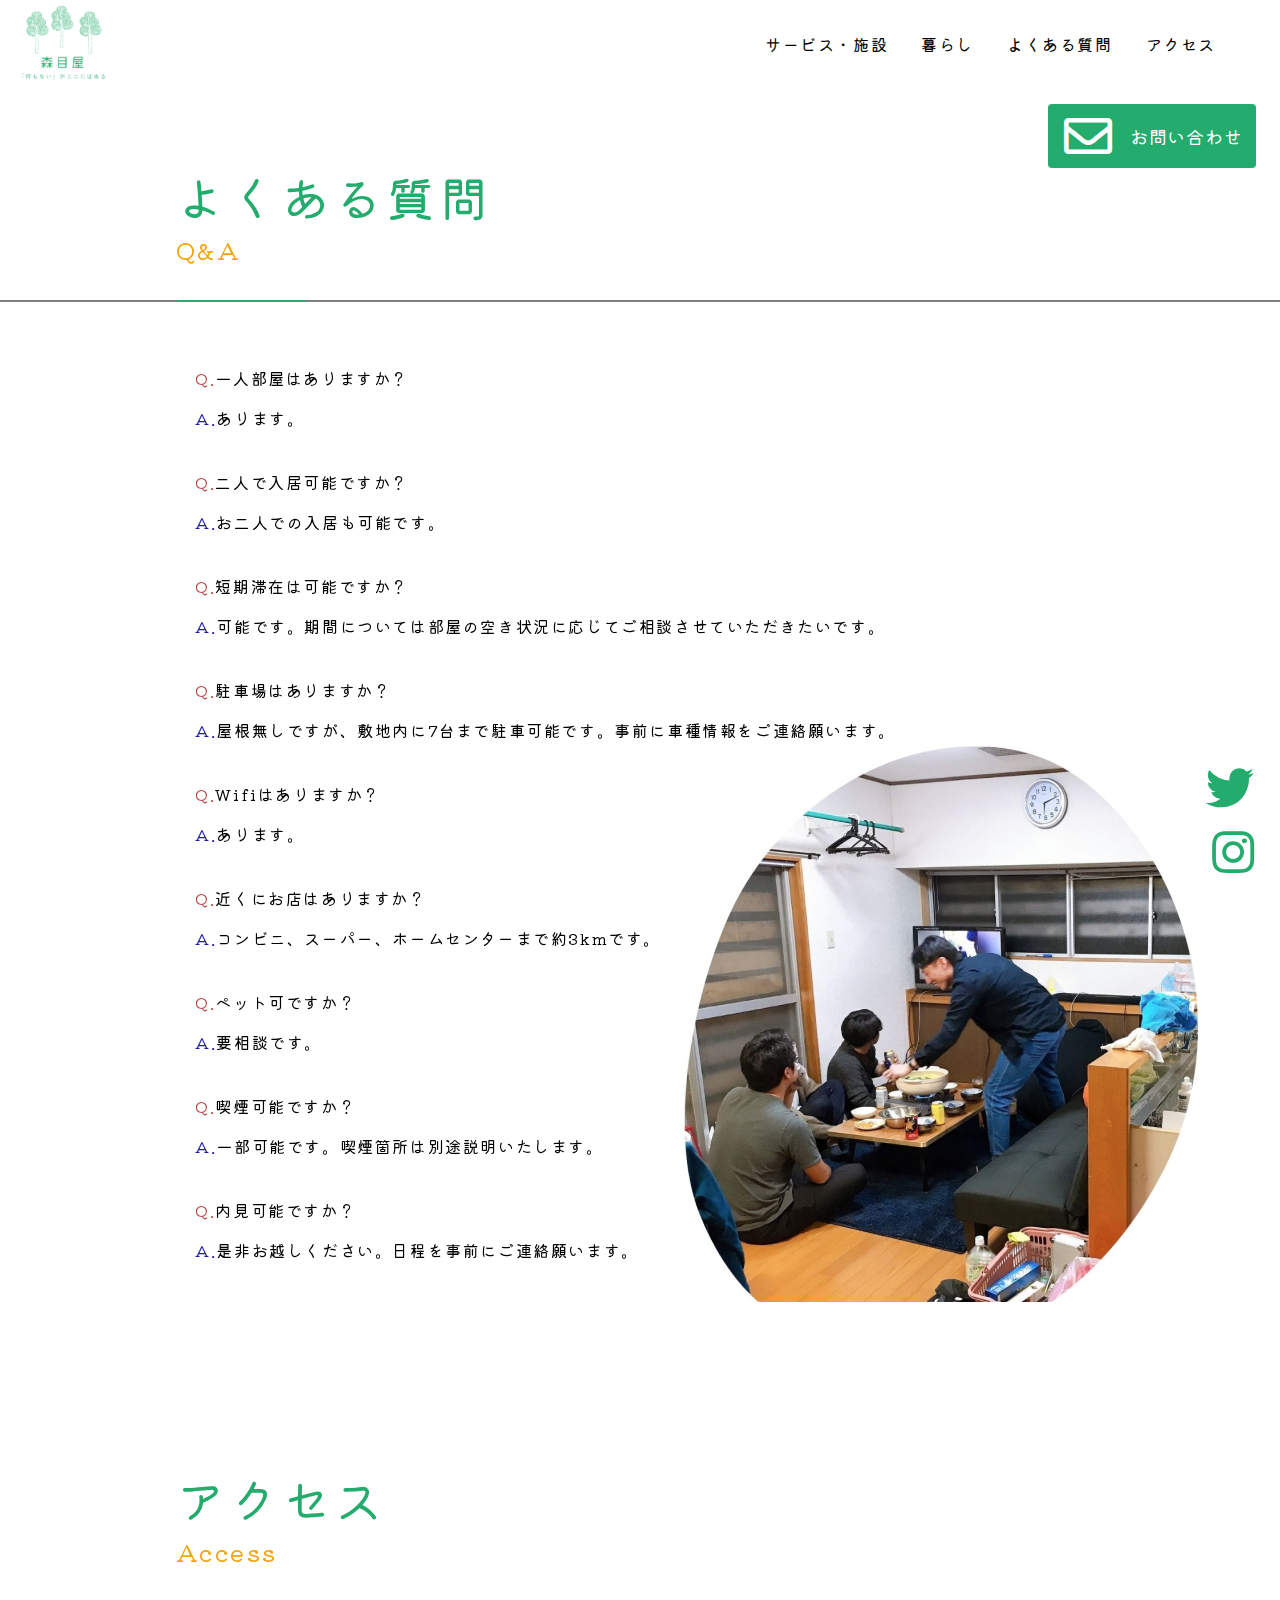
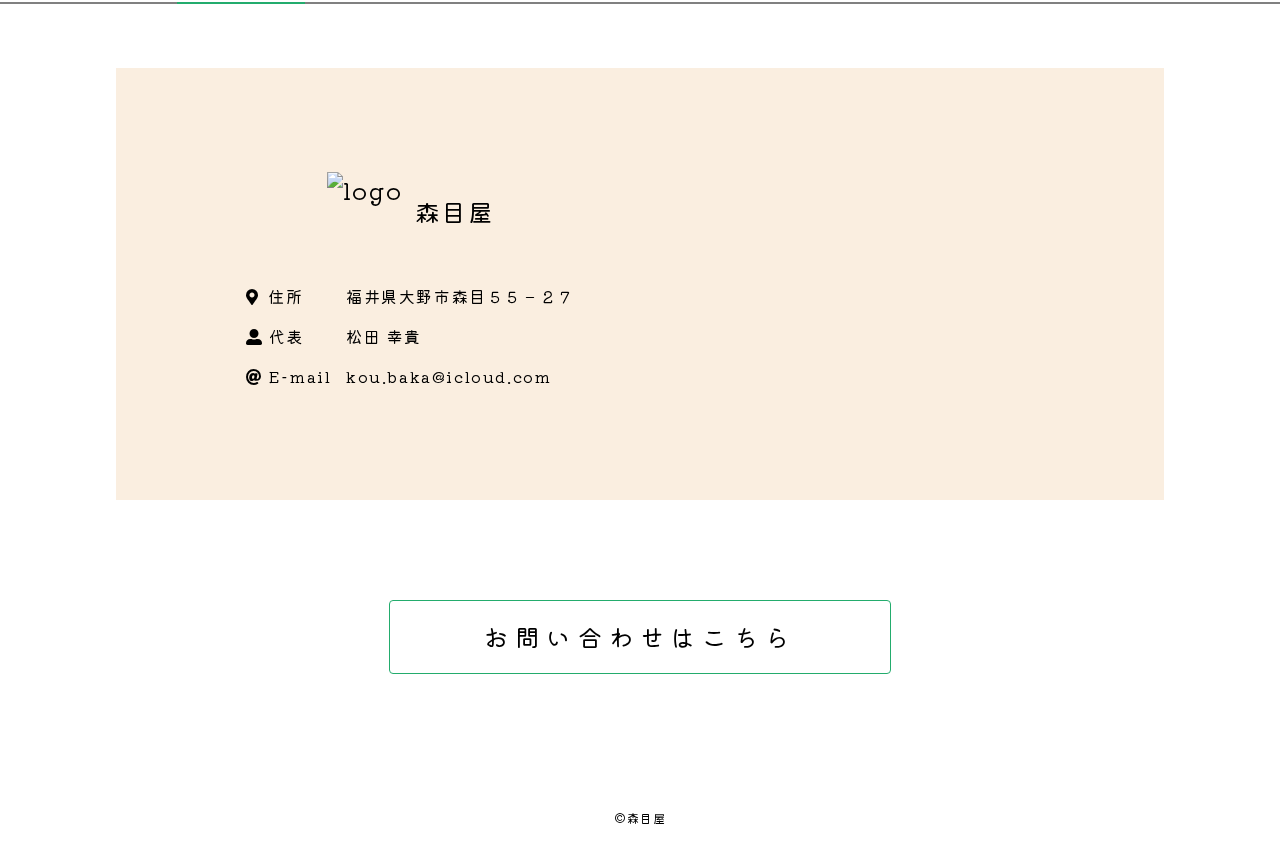
==== commit c96cf4cb: "39 push" ====
--- a/q&a.html
+++ b/q&a.html
@@ -10,6 +10,7 @@
       href="https://use.fontawesome.com/releases/v5.6.1/css/all.css"
       rel="stylesheet"
     />
+    <link rel="icon" href="img/favicon.ico" />
   </head>
   <body>
     <div id="mask"></div>
--- a/css/style.css
+++ b/css/style.css
@@ -2,6 +2,7 @@
 /* ==========ここからリセットCSS============= */
 /*! destyle.css v2.0.2 | MIT License | https://github.com/nicolas-cusan/destyle.css */
 /* Reset box-model and set borders */
+@import url("https://fonts.googleapis.com/css2?family=Kiwi+Maru&display=swap");
 html {
   line-height: 1.15;
   /* 1 */
@@ -465,7 +466,7 @@
 }
 
 body {
-  font-family: kiwi Maru;
+  font-family: "Kiwi Maru", serif;
   letter-spacing: 0.1em;
   line-height: 1.5;
 }
@@ -699,7 +700,7 @@
 header .header-text-box {
   width: 500px;
   position: absolute;
-  right: 56px;
+  right: 0;
   bottom: 0;
   background-color: #fff;
   display: -webkit-box;
@@ -708,8 +709,7 @@
   -webkit-box-pack: center;
       -ms-flex-pack: center;
           justify-content: center;
-  height: 88px;
-  padding-top: 14px;
+  height: 104px;
 }
 
 @media screen and (max-width: 900px) {
@@ -717,7 +717,7 @@
     padding-bottom: 16px;
     width: 340px;
     height: 56px;
-    right: 24px;
+    right: 0;
   }
 }
 
@@ -726,7 +726,7 @@
     padding-bottom: 16px;
     width: 320px;
     height: 56px;
-    right: 24px;
+    right: 0;
   }
 }
 
@@ -734,7 +734,7 @@
   header .header-text-box {
     width: 300px;
     height: 40px;
-    right: 16px;
+    right: 0;
   }
 }
 
@@ -747,6 +747,13 @@
 @media screen and (max-width: 900px) {
   header .header-text-box h1 {
     font-size: 40px;
+    margin-top: 8px;
+  }
+}
+
+@media screen and (max-width: 470px) {
+  header .header-text-box h1 {
+    margin-top: 4px;
   }
 }
 
@@ -1267,32 +1274,34 @@
     display: block;
     text-align: center;
     max-width: 700px;
-    margin-top: 0;
-  }
-  .concept .concept-box2 .concept-box2-text-box h3 {
-    margin-left: 0;
-  }
-  .concept .concept-box2 .concept-box2-text-box h4 {
-    margin-left: 0;
-  }
-  .concept .concept-box2 p {
-    margin: 48px auto 0;
-  }
-}
-
-@media screen and (max-width: 1050px) and (max-width: 900px) {
+    margin-top: 0px;
+    margin: 60px auto;
+  }
+}
+
+.concept .concept-box2 .concept-box2-text-box h3 {
+  margin-left: 0;
+}
+
+.concept .concept-box2 .concept-box2-text-box h4 {
+  margin-left: 0;
+}
+
+.concept .concept-box2 p {
+  margin: 48px auto 0;
+}
+
+@media screen and (max-width: 900px) {
   .concept .concept-box2 p {
     font-size: 16px;
     text-align: justify;
   }
 }
 
-@media screen and (max-width: 1050px) {
-  .concept .concept-box2 img {
-    -webkit-box-ordinal-group: 2;
-        -ms-flex-order: 1;
-            order: 1;
-  }
+.concept .concept-box2 img {
+  -webkit-box-ordinal-group: 2;
+      -ms-flex-order: 1;
+          order: 1;
 }
 
 .concept .concept-box2 img {
@@ -1416,7 +1425,6 @@
 .main-content p {
   font-size: 24px;
   text-align: center;
-  margin-top: 96px;
   margin-bottom: 40px;
 }
 
@@ -1533,21 +1541,42 @@
   }
 }
 
+.main-content .main-content-box1 .main-content-sub1 .service-box {
+  padding: 48px 0;
+}
+
+@media screen and (max-width: 550px) {
+  .main-content .main-content-box1 .main-content-sub1 .service-box {
+    padding: 40px 0;
+  }
+}
+
+@media screen and (max-width: 500px) {
+  .main-content .main-content-box1 .main-content-sub1 .service-box {
+    padding: 32px 0;
+  }
+}
+
+@media screen and (max-width: 470px) {
+  .main-content .main-content-box1 .main-content-sub1 .service-box {
+    padding: 24px 0;
+  }
+}
+
+@media screen and (max-width: 440px) {
+  .main-content .main-content-box1 .main-content-sub1 .service-box {
+    padding: 16px 0;
+  }
+}
+
 .main-content .main-content-box1 .main-content-sub1 .service-box p {
-  margin-top: 72px;
   margin-bottom: 16px;
   line-height: 40px;
 }
 
-@media screen and (max-width: 500px) {
-  .main-content .main-content-box1 .main-content-sub1 .service-box p {
-    margin-top: 48px;
-  }
-}
-
 @media screen and (max-width: 450px) {
   .main-content .main-content-box1 .main-content-sub1 .service-box p {
-    margin-top: 40px;
+    margin-top: 24px;
     font-size: 16px;
     line-height: 24px;
   }
@@ -1555,21 +1584,47 @@
 
 @media screen and (max-width: 375px) {
   .main-content .main-content-box1 .main-content-sub1 .service-box p {
-    margin-top: 32px;
+    margin-top: 16px;
     margin-bottom: 8px;
   }
 }
 
+.main-content .main-content-box1 .main-content-sub1 .living-box {
+  padding: 48px 0;
+}
+
+@media screen and (max-width: 550px) {
+  .main-content .main-content-box1 .main-content-sub1 .living-box {
+    padding: 40px 0;
+  }
+}
+
 @media screen and (max-width: 500px) {
-  .main-content .main-content-box1 .main-content-sub1 .living-box p {
-    margin-top: 56px;
-  }
+  .main-content .main-content-box1 .main-content-sub1 .living-box {
+    padding: 32px 0;
+  }
+}
+
+@media screen and (max-width: 470px) {
+  .main-content .main-content-box1 .main-content-sub1 .living-box {
+    padding: 24px 0;
+  }
+}
+
+@media screen and (max-width: 440px) {
+  .main-content .main-content-box1 .main-content-sub1 .living-box {
+    padding: 16px 0;
+  }
+}
+
+.main-content .main-content-box1 .main-content-sub1 .living-box p {
+  margin-top: 16px;
 }
 
 @media screen and (max-width: 450px) {
   .main-content .main-content-box1 .main-content-sub1 .living-box p {
     font-size: 16px;
-    margin-top: 48px;
+    margin-top: 24px;
   }
 }
 
@@ -1669,16 +1724,42 @@
   border-radius: 4px;
 }
 
+.main-content .main-content-box2 .main-content-sub2 .qa-box {
+  padding: 48px 0;
+}
+
+@media screen and (max-width: 550px) {
+  .main-content .main-content-box2 .main-content-sub2 .qa-box {
+    padding: 40px 0;
+  }
+}
+
 @media screen and (max-width: 500px) {
-  .main-content .main-content-box2 .main-content-sub2 .qa-box p {
-    margin-top: 56px;
-  }
+  .main-content .main-content-box2 .main-content-sub2 .qa-box {
+    padding: 32px 0;
+  }
+}
+
+@media screen and (max-width: 470px) {
+  .main-content .main-content-box2 .main-content-sub2 .qa-box {
+    padding: 24px 0;
+  }
+}
+
+@media screen and (max-width: 440px) {
+  .main-content .main-content-box2 .main-content-sub2 .qa-box {
+    padding: 16px 0;
+  }
+}
+
+.main-content .main-content-box2 .main-content-sub2 .qa-box p {
+  margin-top: 16px;
 }
 
 @media screen and (max-width: 450px) {
   .main-content .main-content-box2 .main-content-sub2 .qa-box p {
     font-size: 16px;
-    margin-top: 48px;
+    margin-top: 24px;
   }
 }
 
@@ -1688,16 +1769,42 @@
   }
 }
 
+.main-content .main-content-box2 .main-content-sub2 .access-box {
+  padding: 48px 0;
+}
+
+@media screen and (max-width: 550px) {
+  .main-content .main-content-box2 .main-content-sub2 .access-box {
+    padding: 40px 0;
+  }
+}
+
 @media screen and (max-width: 500px) {
-  .main-content .main-content-box2 .main-content-sub2 .access-box p {
-    margin-top: 56px;
-  }
+  .main-content .main-content-box2 .main-content-sub2 .access-box {
+    padding: 32px 0;
+  }
+}
+
+@media screen and (max-width: 470px) {
+  .main-content .main-content-box2 .main-content-sub2 .access-box {
+    padding: 24px 0;
+  }
+}
+
+@media screen and (max-width: 440px) {
+  .main-content .main-content-box2 .main-content-sub2 .access-box {
+    padding: 16px 0;
+  }
+}
+
+.main-content .main-content-box2 .main-content-sub2 .access-box p {
+  margin-top: 16px;
 }
 
 @media screen and (max-width: 450px) {
   .main-content .main-content-box2 .main-content-sub2 .access-box p {
     font-size: 16px;
-    margin-top: 48px;
+    margin-top: 24px;
   }
 }
 
@@ -1731,6 +1838,7 @@
   .contact {
     padding-right: 16px;
     padding-left: 16px;
+    margin-top: 60px;
   }
 }
 
@@ -1741,6 +1849,7 @@
   padding-left: 32px;
   margin: 0 auto;
   background-color: rgba(247, 233, 217, 0.8);
+  border-radius: 4px;
 }
 
 @media screen and (max-width: 375px) {
@@ -2448,6 +2557,7 @@
 @media screen and (max-width: 1000px) {
   .rooms .rooms-text .rooms-text-box p {
     max-width: none;
+    padding-right: 0;
   }
 }
 
@@ -2650,6 +2760,9 @@
   display: -webkit-box;
   display: -ms-flexbox;
   display: flex;
+  -webkit-box-pack: justify;
+      -ms-flex-pack: justify;
+          justify-content: space-between;
   -webkit-box-shadow: 5px 2px 2px #e7e7e7;
           box-shadow: 5px 2px 2px #e7e7e7;
 }
@@ -2698,7 +2811,7 @@
 }
 
 .common-space .common-space-text .common-space-text-box h5 {
-  padding-top: 20px;
+  padding-top: 16px;
   border-bottom: 1px solid #333;
   display: inline-block;
 }
@@ -3080,7 +3193,7 @@
 
 @media screen and (max-width: 900px) {
   .living .living-content-box3 {
-    margin-top: 32px;
+    margin-top: 72px;
     padding-left: 24px;
     padding-right: 24px;
   }
@@ -3595,11 +3708,18 @@
   -webkit-box-pack: center;
       -ms-flex-pack: center;
           justify-content: center;
+  margin-bottom: 24px;
 }
 
 @media screen and (max-width: 900px) {
   .access .access-wrapper .access-box address .address-index {
     text-align: center;
+  }
+}
+
+@media screen and (max-width: 375px) {
+  .access .access-wrapper .access-box address .address-index {
+    margin-bottom: 0;
   }
 }
 
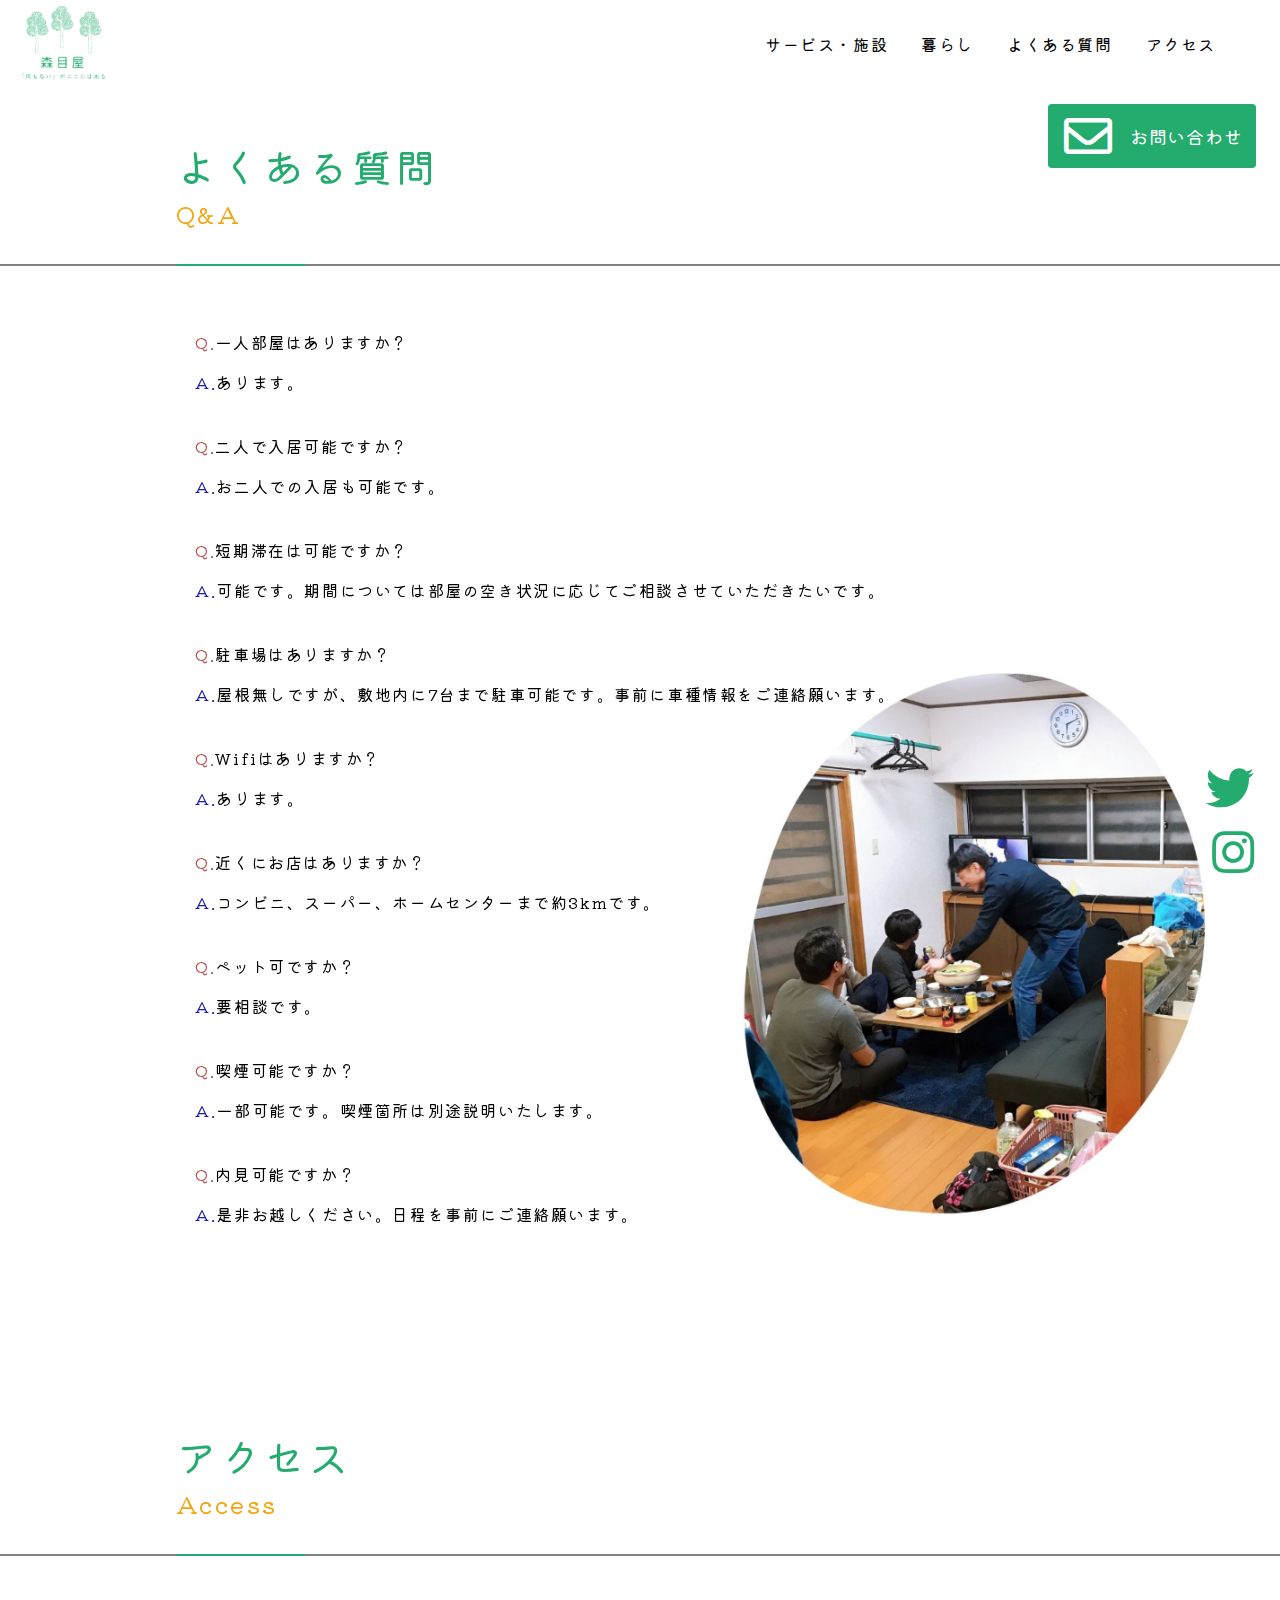
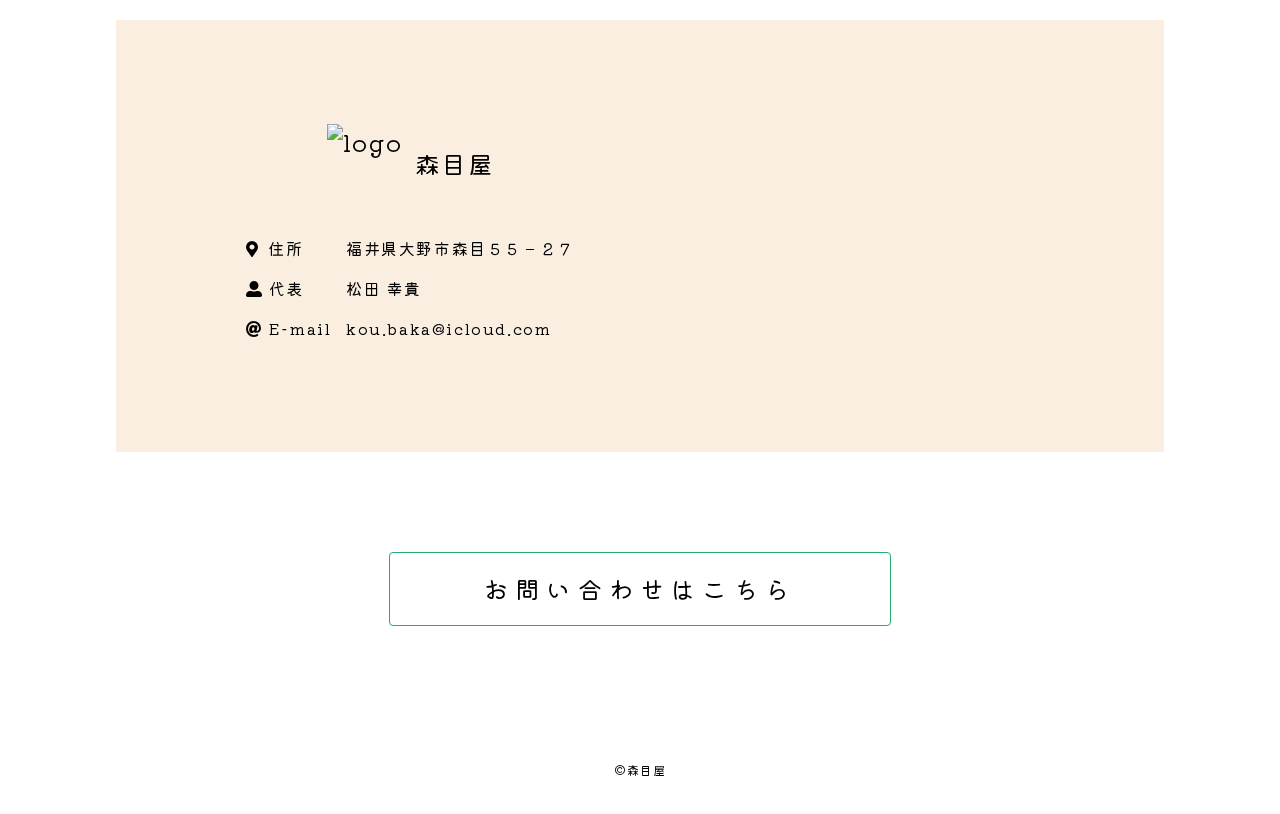
==== commit d5d84831: "60 push" ====
--- a/q&a.html
+++ b/q&a.html
@@ -4,7 +4,9 @@
     <meta charset="UTF-8" />
     <meta http-equiv="X-UA-Compatible" content="IE=edge" />
     <meta name="viewport" content="width=device-width, initial-scale=1.0" />
-    <title>森目屋 「何もない」がここにはある。</title>
+    <title>
+      森目屋 「何もない」がここにはある。| シェアハウス 福井県大野市
+    </title>
     <link rel="stylesheet" href="css/style.css" />
     <link
       href="https://use.fontawesome.com/releases/v5.6.1/css/all.css"
@@ -60,8 +62,12 @@
       <a href="./index.html#contact" class="contact-btn-sp">
         <i class="far fa-envelope fa-2x"></i>
       </a>
-      <a href="#" class="sns-icon-twitter"><i class="fab fa-twitter"></i></a>
-      <a href="#" class="sns-icon-instagram"
+      <a href="https://twitter.com/morimeya?s=11" class="sns-icon-twitter"
+        ><i class="fab fa-twitter"></i
+      ></a>
+      <a
+        href="https://www.instagram.com/morimeya_sherehouse/?utm_source=qr"
+        class="sns-icon-instagram"
         ><i class="fab fa-instagram"></i
       ></a>
     </div>
--- a/css/style.css
+++ b/css/style.css
@@ -504,20 +504,20 @@
 }
 
 body h3 {
-  font-size: 48px;
+  font-size: 40px;
   letter-spacing: 0.1em;
   color: #23ac6d;
 }
 
 @media screen and (max-width: 900px) {
   body h3 {
-    font-size: 40px;
+    font-size: 32px;
   }
 }
 
 @media screen and (max-width: 375px) {
   body h3 {
-    font-size: 32px;
+    font-size: 24px;
   }
 }
 
@@ -575,6 +575,13 @@
 
 body p {
   letter-spacing: 0.1em;
+}
+
+body #thxMessage > p {
+  text-align: center;
+  font-size: 24px;
+  margin-top: 100px;
+  padding-bottom: 100px;
 }
 
 header {
@@ -1174,7 +1181,7 @@
 
 @media screen and (max-width: 1050px) {
   .concept .concept-box1 .concept-box1-text-box {
-    margin-top: 64px;
+    margin-top: 48px;
   }
 }
 
@@ -1210,8 +1217,18 @@
 }
 
 .concept .concept-box1 img {
-  width: 100%;
-  border-radius: 4px;
+  width: 500px;
+  border-radius: 4px;
+  margin-right: 16px;
+  -webkit-box-shadow: 2px 2px 4px gray;
+          box-shadow: 2px 2px 4px gray;
+}
+
+@media screen and (max-width: 1050px) {
+  .concept .concept-box1 img {
+    width: 100%;
+    margin-right: 0;
+  }
 }
 
 .concept .concept-box1 .content-box1-overlay {
@@ -1237,6 +1254,12 @@
   padding-left: 80px;
 }
 
+@media screen and (max-width: 1000px) {
+  .concept .concept-box1 .concept-box1-text-box h3 {
+    margin-top: -32px;
+  }
+}
+
 @media screen and (max-width: 900px) {
   .concept .concept-box1 .concept-box1-text-box h3 .h3sp-br {
     display: block;
@@ -1310,6 +1333,8 @@
           order: 2;
   width: 500px;
   border-radius: 4px;
+  -webkit-box-shadow: 2px 2px 4px gray;
+          box-shadow: 2px 2px 4px gray;
 }
 
 @media screen and (max-width: 1050px) {
@@ -1336,6 +1361,12 @@
   padding-right: 8px;
 }
 
+@media screen and (max-width: 1050px) {
+  .concept .concept-box2 .concept-box2-text-box {
+    margin-top: 48px;
+  }
+}
+
 .concept .concept-box2 .concept-box2-text-box h3 {
   white-space: nowrap;
   margin-left: -30px;
@@ -1345,6 +1376,7 @@
 @media screen and (max-width: 1050px) {
   .concept .concept-box2 .concept-box2-text-box h3 {
     margin-left: 0px;
+    margin-top: -32px;
   }
 }
 
@@ -1426,6 +1458,12 @@
   font-size: 24px;
   text-align: center;
   margin-bottom: 40px;
+}
+
+@media screen and (max-width: 450px) {
+  .main-content p {
+    margin-bottom: 32px;
+  }
 }
 
 .main-content a {
@@ -1474,11 +1512,13 @@
   transition: transform ease 0.3s, -webkit-transform ease 0.3s;
 }
 
-.main-content a:hover {
+.main-content a:hover,
+.main-content a :focus {
   color: #fff;
 }
 
-.main-content a:hover::before {
+.main-content a:hover::before,
+.main-content a :focus::before {
   -webkit-transform-origin: 0% 50%;
           transform-origin: 0% 50%;
   -webkit-transform: scaleX(1);
@@ -1534,10 +1574,26 @@
       grid-template-rows: 1fr 1fr;
 }
 
+.main-content .main-content-box1 .main-content-sub1 .main-content-img-small1 {
+  -webkit-transform: translateY(-1px);
+          transform: translateY(-1px);
+}
+
+.main-content .main-content-box1 .main-content-sub1 .main-content-img-small2 {
+  -webkit-transform: translate(-1px, 1px);
+          transform: translate(-1px, 1px);
+}
+
 @media screen and (max-width: 1050px) {
   .main-content .main-content-box1 .main-content-sub1 {
     margin-top: 0;
     border-radius: 0 0 4px 4px;
+  }
+}
+
+@media screen and (max-width: 1050px) {
+  .main-content .main-content-box1 .main-content-sub1 .main-content-img-small1 {
+    border-radius: 4px 0 4px 4px;
   }
 }
 
@@ -1624,7 +1680,7 @@
 @media screen and (max-width: 450px) {
   .main-content .main-content-box1 .main-content-sub1 .living-box p {
     font-size: 16px;
-    margin-top: 24px;
+    margin-top: 32px;
   }
 }
 
@@ -1646,7 +1702,7 @@
 
 @media screen and (max-width: 1050px) {
   .main-content .main-content-box1 .main-content-sub1 .main-content-img-small1 {
-    border-radius: 0 0 4px 4px;
+    border-radius: 4px 0 4px 4px;
   }
 }
 
@@ -1707,14 +1763,24 @@
       grid-template-rows: 1fr 1fr;
 }
 
+.main-content .main-content-box2 .main-content-sub2 .main-content-img-small3 {
+  -webkit-transform: translate(0, -1px);
+          transform: translate(0, -1px);
+}
+
+.main-content .main-content-box2 .main-content-sub2 .main-content-img-small4 {
+  -webkit-transform: translate(-1px, 1px);
+          transform: translate(-1px, 1px);
+}
+
 @media screen and (max-width: 1050px) {
   .main-content .main-content-box2 .main-content-sub2 {
-    margin-right: 1px;
+    padding-right: 1px;
     margin-top: 0;
     border-radius: 0 0 4px 4px;
   }
   .main-content .main-content-box2 .main-content-sub2 .main-content-img-small3 {
-    border-radius: 0 0 4px 4px;
+    border-radius: 4px 0 4px 4px;
   }
 }
 
@@ -1759,7 +1825,7 @@
 @media screen and (max-width: 450px) {
   .main-content .main-content-box2 .main-content-sub2 .qa-box p {
     font-size: 16px;
-    margin-top: 24px;
+    margin-top: 32px;
   }
 }
 
@@ -1804,7 +1870,7 @@
 @media screen and (max-width: 450px) {
   .main-content .main-content-box2 .main-content-sub2 .access-box p {
     font-size: 16px;
-    margin-top: 24px;
+    margin-top: 32px;
   }
 }
 
@@ -1956,13 +2022,13 @@
   font-size: 24px;
 }
 
-.contact .contact-box form .submit button {
+.contact .contact-box form .submit .submit-btn {
   width: 200px;
   height: 48px;
   text-align: center;
   border: 1px solid #23ac6d;
   border-radius: 4px;
-  margin-top: 48px;
+  margin: 48px auto 0;
   letter-spacing: 0.3em;
   background: transparent;
   position: relative;
@@ -1972,7 +2038,7 @@
   background-color: #fff;
 }
 
-.contact .contact-box form .submit button::before {
+.contact .contact-box form .submit .submit-btn::before {
   content: "";
   width: 100%;
   height: 100%;
@@ -1991,15 +2057,19 @@
   transition: transform ease 0.3s, -webkit-transform ease 0.3s;
 }
 
-.contact .contact-box form .submit button:hover {
+.contact .contact-box form .submit .submit-btn:hover {
   color: #fff;
 }
 
-.contact .contact-box form .submit button:hover::before {
+.contact .contact-box form .submit .submit-btn:hover::before {
   -webkit-transform-origin: 0% 50%;
           transform-origin: 0% 50%;
   -webkit-transform: scaleX(1);
           transform: scaleX(1);
+}
+
+.contact .contact-box form .submit .submit-btn input {
+  border: none;
 }
 
 .contact .contact-red {
@@ -2296,7 +2366,7 @@
 }
 
 .rooms .rooms-index {
-  margin-top: 160px;
+  margin-top: 136px;
   margin-left: 176px;
 }
 
@@ -2362,16 +2432,13 @@
 
 .rooms .rooms-photo-box {
   margin: 64px auto 0;
-  max-width: 1200px;
+  max-width: 1000px;
   display: -ms-grid;
   display: grid;
   -ms-grid-columns: 1fr 1fr;
       grid-template-columns: 1fr 1fr;
   -ms-grid-rows: 1fr 1fr;
       grid-template-rows: 1fr 1fr;
-  row-gap: 40px;
-  -webkit-column-gap: 40px;
-          column-gap: 40px;
   -webkit-box-pack: justify;
       -ms-flex-pack: justify;
           justify-content: space-between;
@@ -2384,9 +2451,6 @@
   .rooms .rooms-photo-box {
     padding-right: 40px;
     padding-left: 40px;
-    -webkit-column-gap: 24px;
-            column-gap: 24px;
-    row-gap: 24px;
   }
 }
 
@@ -2394,18 +2458,12 @@
   .rooms .rooms-photo-box {
     padding-right: 24px;
     padding-left: 24px;
-    -webkit-column-gap: 24px;
-            column-gap: 24px;
-    row-gap: 24px;
     margin-top: 32px;
   }
 }
 
 @media screen and (max-width: 375px) {
   .rooms .rooms-photo-box {
-    -webkit-column-gap: 16px;
-            column-gap: 16px;
-    row-gap: 16px;
     margin-top: 32px;
     padding-right: 16px;
     padding-left: 16px;
@@ -2413,33 +2471,200 @@
 }
 
 .rooms .rooms-photo-box .room-grid1 {
+  -webkit-box-sizing: border-box;
+          box-sizing: border-box;
   -ms-grid-column: 1;
   -ms-grid-column-span: 1;
   grid-column: 1/2;
   -ms-grid-row: 1;
   -ms-grid-row-span: 2;
   grid-row: 1/3;
+  border: 5px solid #eee;
+  /* 線の太さ・種類・色 */
+  margin: 5px;
+  /* 外側の余白 */
+  padding: 5px;
+  /* 内側の余白 */
+  position: relative;
+  z-index: 0;
+  border-radius: 4px;
+  background-color: #fff;
+}
+
+@media screen and (max-width: 375px) {
+  .rooms .rooms-photo-box .room-grid1 {
+    border: 3px solid #eee;
+    /* 線の太さ・種類・色 */
+    margin: 3px;
+    /* 外側の余白 */
+    padding: 3px;
+    /* 内側の余白 */
+  }
+}
+
+.rooms .rooms-photo-box .room-grid1::before {
+  border-top: 5px solid #23ac6d;
+  /* 一部だけ異なる線の太さ・種類・色 */
+  border-left: 5px solid #23ac6d;
+  /* 一部だけ異なる線の太さ・種類・色 */
+  content: "";
+  display: block;
+  position: absolute;
+  top: -5px;
+  left: -5px;
+  width: 20px;
+  height: 20px;
+  z-index: 1;
+  border-radius: 4px;
+}
+
+@media screen and (max-width: 375px) {
+  .rooms .rooms-photo-box .room-grid1::before {
+    border-top: 3px solid #23ac6d;
+    /* 一部だけ異なる線の太さ・種類・色 */
+    border-left: 3px solid #23ac6d;
+    /* 一部だけ異なる線の太さ・種類・色 */
+    top: -3px;
+    width: 10px;
+    height: 10px;
+  }
+}
+
+.rooms .rooms-photo-box .room-grid1 .room-grid1-s {
   width: 100%;
+  height: 100%;
 }
 
 .rooms .rooms-photo-box .room-grid2 {
+  -webkit-box-sizing: border-box;
+          box-sizing: border-box;
   -ms-grid-column: 2;
   -ms-grid-column-span: 1;
   grid-column: 2/3;
   -ms-grid-row: 1;
   -ms-grid-row-span: 1;
   grid-row: 1/2;
+  max-width: 488px;
+  border: 5px solid #eee;
+  /* 線の太さ・種類・色 */
+  margin: 5px;
+  /* 外側の余白 */
+  padding: 5px;
+  /* 内側の余白 */
+  position: relative;
+  z-index: 0;
+  border-radius: 4px;
+  background-color: #fff;
+}
+
+@media screen and (max-width: 375px) {
+  .rooms .rooms-photo-box .room-grid2 {
+    border: 3px solid #eee;
+    /* 線の太さ・種類・色 */
+    margin: 3px;
+    /* 外側の余白 */
+    padding: 3px;
+    /* 内側の余白 */
+  }
+}
+
+.rooms .rooms-photo-box .room-grid2::before {
+  border-top: 5px solid #23ac6d;
+  /* 一部だけ異なる線の太さ・種類・色 */
+  border-left: 5px solid #23ac6d;
+  /* 一部だけ異なる線の太さ・種類・色 */
+  content: "";
+  display: block;
+  position: absolute;
+  top: -5px;
+  left: -5px;
+  width: 20px;
+  height: 20px;
+  z-index: 1;
+  border-radius: 4px;
+}
+
+@media screen and (max-width: 375px) {
+  .rooms .rooms-photo-box .room-grid2::before {
+    border-top: 3px solid #23ac6d;
+    /* 一部だけ異なる線の太さ・種類・色 */
+    border-left: 3px solid #23ac6d;
+    /* 一部だけ異なる線の太さ・種類・色 */
+    top: -3px;
+    width: 10px;
+    height: 10px;
+  }
+}
+
+.rooms .rooms-photo-box .room-grid2 .room-grid2-s {
   width: 100%;
+  height: 100%;
 }
 
 .rooms .rooms-photo-box .room-grid3 {
+  -webkit-box-sizing: border-box;
+          box-sizing: border-box;
   -ms-grid-column: 2;
   -ms-grid-column-span: 1;
   grid-column: 2/3;
   -ms-grid-row: 2;
   -ms-grid-row-span: 1;
   grid-row: 2/3;
+  max-width: 488px;
+  border: 5px solid #eee;
+  /* 線の太さ・種類・色 */
+  margin: 5px;
+  /* 外側の余白 */
+  padding: 5px;
+  /* 内側の余白 */
+  position: relative;
+  z-index: 0;
+  border-radius: 4px;
+  background-color: #fff;
+}
+
+@media screen and (max-width: 375px) {
+  .rooms .rooms-photo-box .room-grid3 {
+    border: 3px solid #eee;
+    /* 線の太さ・種類・色 */
+    margin: 3px;
+    /* 外側の余白 */
+    padding: 3px;
+    /* 内側の余白 */
+  }
+}
+
+.rooms .rooms-photo-box .room-grid3::before {
+  border-top: 5px solid #23ac6d;
+  /* 一部だけ異なる線の太さ・種類・色 */
+  border-left: 5px solid #23ac6d;
+  /* 一部だけ異なる線の太さ・種類・色 */
+  content: "";
+  display: block;
+  position: absolute;
+  top: -5px;
+  left: -5px;
+  width: 20px;
+  height: 20px;
+  z-index: 1;
+  border-radius: 4px;
+}
+
+@media screen and (max-width: 375px) {
+  .rooms .rooms-photo-box .room-grid3::before {
+    border-top: 3px solid #23ac6d;
+    /* 一部だけ異なる線の太さ・種類・色 */
+    border-left: 3px solid #23ac6d;
+    /* 一部だけ異なる線の太さ・種類・色 */
+    top: -3px;
+    width: 10px;
+    height: 10px;
+  }
+}
+
+.rooms .rooms-photo-box .room-grid3 .room-grid3-s {
   width: 100%;
+  height: 100%;
 }
 
 .rooms .rooms-photo-box .room-grid-sp1 {
@@ -2501,12 +2726,12 @@
 }
 
 .rooms .rooms-text .rooms-text-box .rooms-text-box-index {
-  margin-left: -104px;
+  margin-left: -40px;
+  margin-top: -8px;
 }
 
 @media screen and (max-width: 1250px) {
   .rooms .rooms-text .rooms-text-box .rooms-text-box-index {
-    margin-left: -64px;
     margin-right: 0;
   }
 }
@@ -2515,6 +2740,7 @@
   .rooms .rooms-text .rooms-text-box .rooms-text-box-index {
     margin-left: 0;
     margin-right: 0;
+    margin-top: 0;
   }
 }
 
@@ -2532,12 +2758,7 @@
 
 .rooms .rooms-text .rooms-text-box h6 {
   margin-top: 32px;
-}
-
-@media screen and (max-width: 1250px) {
-  .rooms .rooms-text .rooms-text-box h6 {
-    font-size: 20px;
-  }
+  font-size: 20px;
 }
 
 .rooms .rooms-text .rooms-text-box p {
@@ -2580,7 +2801,7 @@
 }
 
 .common-space .common-space-index {
-  margin-top: 112px;
+  margin-top: 88px;
   margin-left: 176px;
 }
 
@@ -2646,25 +2867,19 @@
 
 .common-space .common-space-photo-box {
   margin: 64px auto 0;
-  max-width: 1200px;
+  max-width: 1000px;
   display: -ms-grid;
   display: grid;
   -ms-grid-columns: 1fr 1fr 1fr 1fr 1fr 1fr;
       grid-template-columns: 1fr 1fr 1fr 1fr 1fr 1fr;
   -ms-grid-rows: 1fr 1fr;
       grid-template-rows: 1fr 1fr;
-  -webkit-column-gap: 40px;
-          column-gap: 40px;
-  row-gap: 40px;
 }
 
 @media screen and (max-width: 1250px) {
   .common-space .common-space-photo-box {
     padding-right: 40px;
     padding-left: 40px;
-    -webkit-column-gap: 24px;
-            column-gap: 24px;
-    row-gap: 24px;
   }
 }
 
@@ -2672,22 +2887,20 @@
   .common-space .common-space-photo-box {
     padding-right: 24px;
     padding-left: 24px;
-    -webkit-column-gap: 24px;
-            column-gap: 24px;
-    row-gap: 24px;
     margin-top: 32px;
   }
 }
 
 @media screen and (max-width: 375px) {
   .common-space .common-space-photo-box {
-    -webkit-column-gap: 16px;
-            column-gap: 16px;
-    row-gap: 16px;
     margin-top: 32px;
     padding-right: 16px;
     padding-left: 16px;
   }
+}
+
+.common-space .common-space-photo-box .grid-child {
+  border-radius: 4px;
 }
 
 .common-space .common-space-photo-box .grid-child1 {
@@ -2697,7 +2910,60 @@
   -ms-grid-row: 1;
   -ms-grid-row-span: 1;
   grid-row: 1/2;
+  border: 5px solid #eee;
+  /* 線の太さ・種類・色 */
+  margin: 5px;
+  /* 外側の余白 */
+  padding: 5px;
+  /* 内側の余白 */
+  position: relative;
+  z-index: 0;
+  border-radius: 4px;
+  background-color: #fff;
+}
+
+@media screen and (max-width: 375px) {
+  .common-space .common-space-photo-box .grid-child1 {
+    border: 3px solid #eee;
+    /* 線の太さ・種類・色 */
+    margin: 3px;
+    /* 外側の余白 */
+    padding: 3px;
+    /* 内側の余白 */
+  }
+}
+
+.common-space .common-space-photo-box .grid-child1::before {
+  border-top: 5px solid #23ac6d;
+  /* 一部だけ異なる線の太さ・種類・色 */
+  border-left: 5px solid #23ac6d;
+  /* 一部だけ異なる線の太さ・種類・色 */
+  content: "";
+  display: block;
+  position: absolute;
+  top: -5px;
+  left: -5px;
+  width: 20px;
+  height: 20px;
+  z-index: 1;
+  border-radius: 4px;
+}
+
+@media screen and (max-width: 375px) {
+  .common-space .common-space-photo-box .grid-child1::before {
+    border-top: 3px solid #23ac6d;
+    /* 一部だけ異なる線の太さ・種類・色 */
+    border-left: 3px solid #23ac6d;
+    /* 一部だけ異なる線の太さ・種類・色 */
+    top: -3px;
+    width: 10px;
+    height: 10px;
+  }
+}
+
+.common-space .common-space-photo-box .grid-child1 .grid-child1-s {
   width: 100%;
+  height: 100%;
 }
 
 .common-space .common-space-photo-box .grid-child2 {
@@ -2707,7 +2973,60 @@
   -ms-grid-row: 1;
   -ms-grid-row-span: 1;
   grid-row: 1/2;
+  border: 5px solid #eee;
+  /* 線の太さ・種類・色 */
+  margin: 5px;
+  /* 外側の余白 */
+  padding: 5px;
+  /* 内側の余白 */
+  position: relative;
+  z-index: 0;
+  border-radius: 4px;
+  background-color: #fff;
+}
+
+@media screen and (max-width: 375px) {
+  .common-space .common-space-photo-box .grid-child2 {
+    border: 3px solid #eee;
+    /* 線の太さ・種類・色 */
+    margin: 3px;
+    /* 外側の余白 */
+    padding: 3px;
+    /* 内側の余白 */
+  }
+}
+
+.common-space .common-space-photo-box .grid-child2::before {
+  border-top: 5px solid #23ac6d;
+  /* 一部だけ異なる線の太さ・種類・色 */
+  border-left: 5px solid #23ac6d;
+  /* 一部だけ異なる線の太さ・種類・色 */
+  content: "";
+  display: block;
+  position: absolute;
+  top: -5px;
+  left: -5px;
+  width: 20px;
+  height: 20px;
+  z-index: 1;
+  border-radius: 4px;
+}
+
+@media screen and (max-width: 375px) {
+  .common-space .common-space-photo-box .grid-child2::before {
+    border-top: 3px solid #23ac6d;
+    /* 一部だけ異なる線の太さ・種類・色 */
+    border-left: 3px solid #23ac6d;
+    /* 一部だけ異なる線の太さ・種類・色 */
+    top: -3px;
+    width: 10px;
+    height: 10px;
+  }
+}
+
+.common-space .common-space-photo-box .grid-child2 .grid-child2-s {
   width: 100%;
+  height: 100%;
 }
 
 .common-space .common-space-photo-box .grid-child3 {
@@ -2717,7 +3036,60 @@
   -ms-grid-row: 2;
   -ms-grid-row-span: 1;
   grid-row: 2/3;
+  border: 5px solid #eee;
+  /* 線の太さ・種類・色 */
+  margin: 5px;
+  /* 外側の余白 */
+  padding: 5px;
+  /* 内側の余白 */
+  position: relative;
+  z-index: 0;
+  border-radius: 4px;
+  background-color: #fff;
+}
+
+@media screen and (max-width: 375px) {
+  .common-space .common-space-photo-box .grid-child3 {
+    border: 3px solid #eee;
+    /* 線の太さ・種類・色 */
+    margin: 3px;
+    /* 外側の余白 */
+    padding: 3px;
+    /* 内側の余白 */
+  }
+}
+
+.common-space .common-space-photo-box .grid-child3::before {
+  border-top: 5px solid #23ac6d;
+  /* 一部だけ異なる線の太さ・種類・色 */
+  border-left: 5px solid #23ac6d;
+  /* 一部だけ異なる線の太さ・種類・色 */
+  content: "";
+  display: block;
+  position: absolute;
+  top: -5px;
+  left: -5px;
+  width: 20px;
+  height: 20px;
+  z-index: 1;
+  border-radius: 4px;
+}
+
+@media screen and (max-width: 375px) {
+  .common-space .common-space-photo-box .grid-child3::before {
+    border-top: 3px solid #23ac6d;
+    /* 一部だけ異なる線の太さ・種類・色 */
+    border-left: 3px solid #23ac6d;
+    /* 一部だけ異なる線の太さ・種類・色 */
+    top: -3px;
+    width: 10px;
+    height: 10px;
+  }
+}
+
+.common-space .common-space-photo-box .grid-child3 .grid-child3-s {
   width: 100%;
+  height: 100%;
 }
 
 .common-space .common-space-photo-box .grid-child4 {
@@ -2727,7 +3099,60 @@
   -ms-grid-row: 2;
   -ms-grid-row-span: 1;
   grid-row: 2/3;
+  border: 5px solid #eee;
+  /* 線の太さ・種類・色 */
+  margin: 5px;
+  /* 外側の余白 */
+  padding: 5px;
+  /* 内側の余白 */
+  position: relative;
+  z-index: 0;
+  border-radius: 4px;
+  background-color: #fff;
+}
+
+@media screen and (max-width: 375px) {
+  .common-space .common-space-photo-box .grid-child4 {
+    border: 3px solid #eee;
+    /* 線の太さ・種類・色 */
+    margin: 3px;
+    /* 外側の余白 */
+    padding: 3px;
+    /* 内側の余白 */
+  }
+}
+
+.common-space .common-space-photo-box .grid-child4::before {
+  border-top: 5px solid #23ac6d;
+  /* 一部だけ異なる線の太さ・種類・色 */
+  border-left: 5px solid #23ac6d;
+  /* 一部だけ異なる線の太さ・種類・色 */
+  content: "";
+  display: block;
+  position: absolute;
+  top: -5px;
+  left: -5px;
+  width: 20px;
+  height: 20px;
+  z-index: 1;
+  border-radius: 4px;
+}
+
+@media screen and (max-width: 375px) {
+  .common-space .common-space-photo-box .grid-child4::before {
+    border-top: 3px solid #23ac6d;
+    /* 一部だけ異なる線の太さ・種類・色 */
+    border-left: 3px solid #23ac6d;
+    /* 一部だけ異なる線の太さ・種類・色 */
+    top: -3px;
+    width: 10px;
+    height: 10px;
+  }
+}
+
+.common-space .common-space-photo-box .grid-child4 .grid-child4-s {
   width: 100%;
+  height: 100%;
 }
 
 .common-space .common-space-photo-box .grid-child5 {
@@ -2737,7 +3162,60 @@
   -ms-grid-row: 2;
   -ms-grid-row-span: 1;
   grid-row: 2/3;
+  border: 5px solid #eee;
+  /* 線の太さ・種類・色 */
+  margin: 5px;
+  /* 外側の余白 */
+  padding: 5px;
+  /* 内側の余白 */
+  position: relative;
+  z-index: 0;
+  border-radius: 4px;
+  background-color: #fff;
+}
+
+@media screen and (max-width: 375px) {
+  .common-space .common-space-photo-box .grid-child5 {
+    border: 3px solid #eee;
+    /* 線の太さ・種類・色 */
+    margin: 3px;
+    /* 外側の余白 */
+    padding: 3px;
+    /* 内側の余白 */
+  }
+}
+
+.common-space .common-space-photo-box .grid-child5::before {
+  border-top: 5px solid #23ac6d;
+  /* 一部だけ異なる線の太さ・種類・色 */
+  border-left: 5px solid #23ac6d;
+  /* 一部だけ異なる線の太さ・種類・色 */
+  content: "";
+  display: block;
+  position: absolute;
+  top: -5px;
+  left: -5px;
+  width: 20px;
+  height: 20px;
+  z-index: 1;
+  border-radius: 4px;
+}
+
+@media screen and (max-width: 375px) {
+  .common-space .common-space-photo-box .grid-child5::before {
+    border-top: 3px solid #23ac6d;
+    /* 一部だけ異なる線の太さ・種類・色 */
+    border-left: 3px solid #23ac6d;
+    /* 一部だけ異なる線の太さ・種類・色 */
+    top: -3px;
+    width: 10px;
+    height: 10px;
+  }
+}
+
+.common-space .common-space-photo-box .grid-child5 .grid-child5-s {
   width: 100%;
+  height: 100%;
 }
 
 .common-space .common-space-text {
@@ -2783,12 +3261,12 @@
 }
 
 .common-space .common-space-text .common-space-text-box .common-space-text-box-index {
-  margin-left: -80px;
+  margin-left: -35px;
+  margin-top: -8px;
 }
 
 @media screen and (max-width: 1250px) {
   .common-space .common-space-text .common-space-text-box .common-space-text-box-index {
-    margin-left: -64px;
     margin-right: 0;
   }
 }
@@ -2797,6 +3275,7 @@
   .common-space .common-space-text .common-space-text-box .common-space-text-box-index {
     margin-left: 0;
     margin-right: 0;
+    margin-top: 0px;
   }
 }
 
@@ -2804,7 +3283,7 @@
   display: none;
 }
 
-@media screen and (max-width: 375px) {
+@media screen and (max-width: 480px) {
   .common-space .common-space-text .common-space-text-box .common-space-text-box-index .sp-br {
     display: block;
   }
@@ -2824,12 +3303,7 @@
 
 .common-space .common-space-text .common-space-text-box h6 {
   margin-top: 32px;
-}
-
-@media screen and (max-width: 1250px) {
-  .common-space .common-space-text .common-space-text-box h6 {
-    font-size: 20px;
-  }
+  font-size: 20px;
 }
 
 .common-space .common-space-text .common-space-text-box p {
@@ -2868,7 +3342,6 @@
 
 .living {
   overflow-x: hidden;
-  padding-bottom: 100px;
 }
 
 @media screen and (max-width: 375px) {
@@ -2878,7 +3351,7 @@
 }
 
 .living .living-index {
-  margin-top: 160px;
+  margin-top: 136px;
   margin-left: 176px;
 }
 
@@ -2984,13 +3457,13 @@
 
 .living .living-content-box1 .living-text-box {
   max-width: 640px;
-  margin-top: 64px;
+  margin-top: 75px;
   margin-right: -160px;
   background-color: #faeee0;
   border-radius: 4px;
   padding-left: 16px;
   padding-right: 16px;
-  height: 212px;
+  height: 180px;
   -webkit-box-shadow: 5px 2px 2px #e7e7e7;
           box-shadow: 5px 2px 2px #e7e7e7;
 }
@@ -3048,6 +3521,8 @@
   -webkit-box-ordinal-group: 3;
       -ms-flex-order: 2;
           order: 2;
+  -webkit-box-shadow: 2px 2px 4px gray;
+          box-shadow: 2px 2px 4px gray;
 }
 
 @media screen and (max-width: 700px) {
@@ -3099,7 +3574,7 @@
 
 .living .living-content-box2 .living-text-box {
   max-width: 640px;
-  margin-top: 64px;
+  margin-top: 75px;
   margin-left: -160px;
   background-color: #f1f1f1;
   border-radius: 4px;
@@ -3107,7 +3582,7 @@
   padding-right: 16px;
   -webkit-box-shadow: 5px 2px 2px #e7e7e7;
           box-shadow: 5px 2px 2px #e7e7e7;
-  height: 212px;
+  height: 180px;
 }
 
 @media screen and (max-width: 1000px) {
@@ -3163,6 +3638,8 @@
 
 .living .living-content-box2 img {
   z-index: -1;
+  -webkit-box-shadow: 2px 2px 4px gray;
+          box-shadow: 2px 2px 4px gray;
 }
 
 @media screen and (max-width: 700px) {
@@ -3203,6 +3680,7 @@
   .living .living-content-box3 {
     padding-left: 16px;
     padding-right: 16px;
+    margin-top: 32px;
   }
 }
 
@@ -3213,13 +3691,13 @@
 
 .living .living-content-box3 .living-text-box {
   max-width: 640px;
-  margin-top: 64px;
+  margin-top: 75px;
   margin-right: -160px;
   background-color: #faeee0;
   border-radius: 4px;
   padding-left: 16px;
   padding-right: 16px;
-  height: 212px;
+  height: 180px;
   -webkit-box-shadow: 5px 2px 2px #e7e7e7;
           box-shadow: 5px 2px 2px #e7e7e7;
 }
@@ -3278,6 +3756,8 @@
   -webkit-box-ordinal-group: 3;
       -ms-flex-order: 2;
           order: 2;
+  -webkit-box-shadow: 2px 2px 4px gray;
+          box-shadow: 2px 2px 4px gray;
 }
 
 @media screen and (max-width: 700px) {
@@ -3386,7 +3866,7 @@
 }
 
 .qa .qa-index {
-  margin-top: 160px;
+  margin-top: 136px;
   margin-left: 176px;
 }
 
@@ -3537,8 +4017,8 @@
 .qa .qa-text-box img {
   position: absolute;
   right: 0px;
-  bottom: -100px;
-  max-width: 613px;
+  bottom: 0px;
+  max-width: 550px;
   z-index: -1;
 }
 
